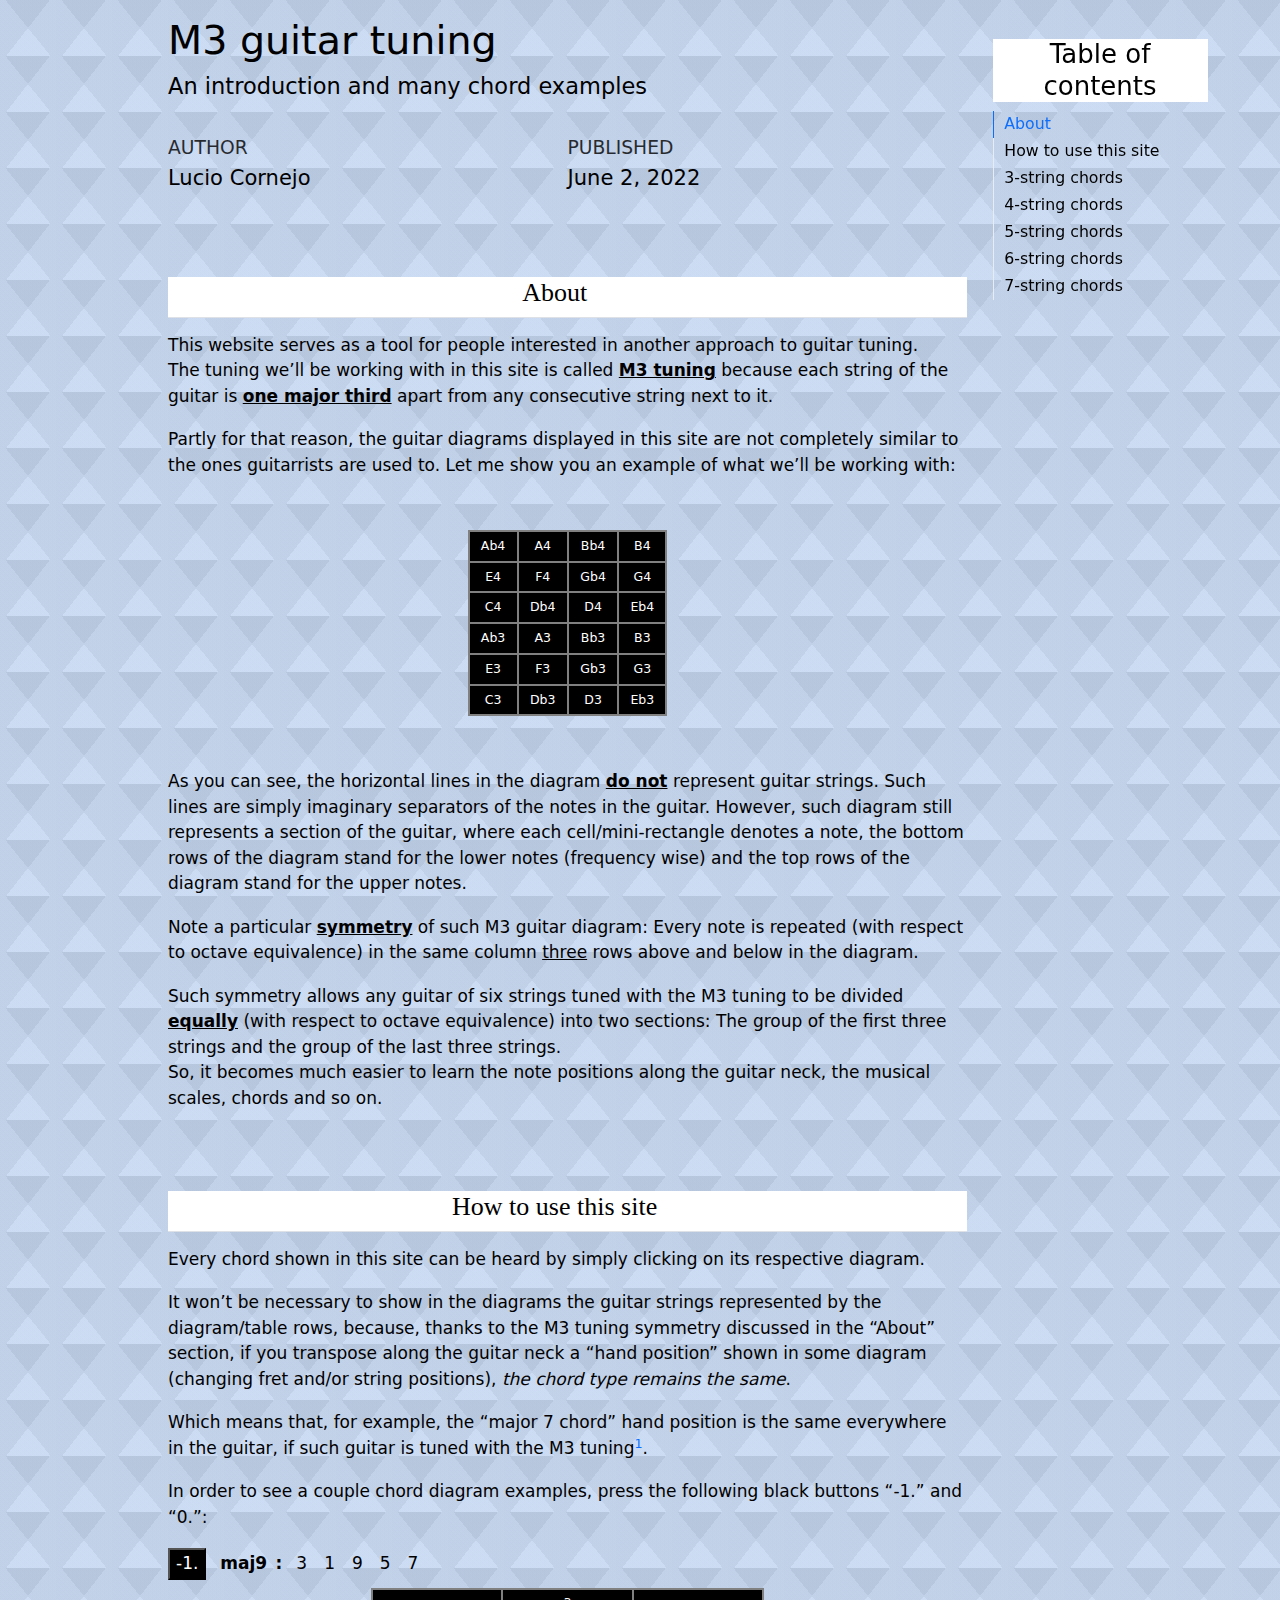
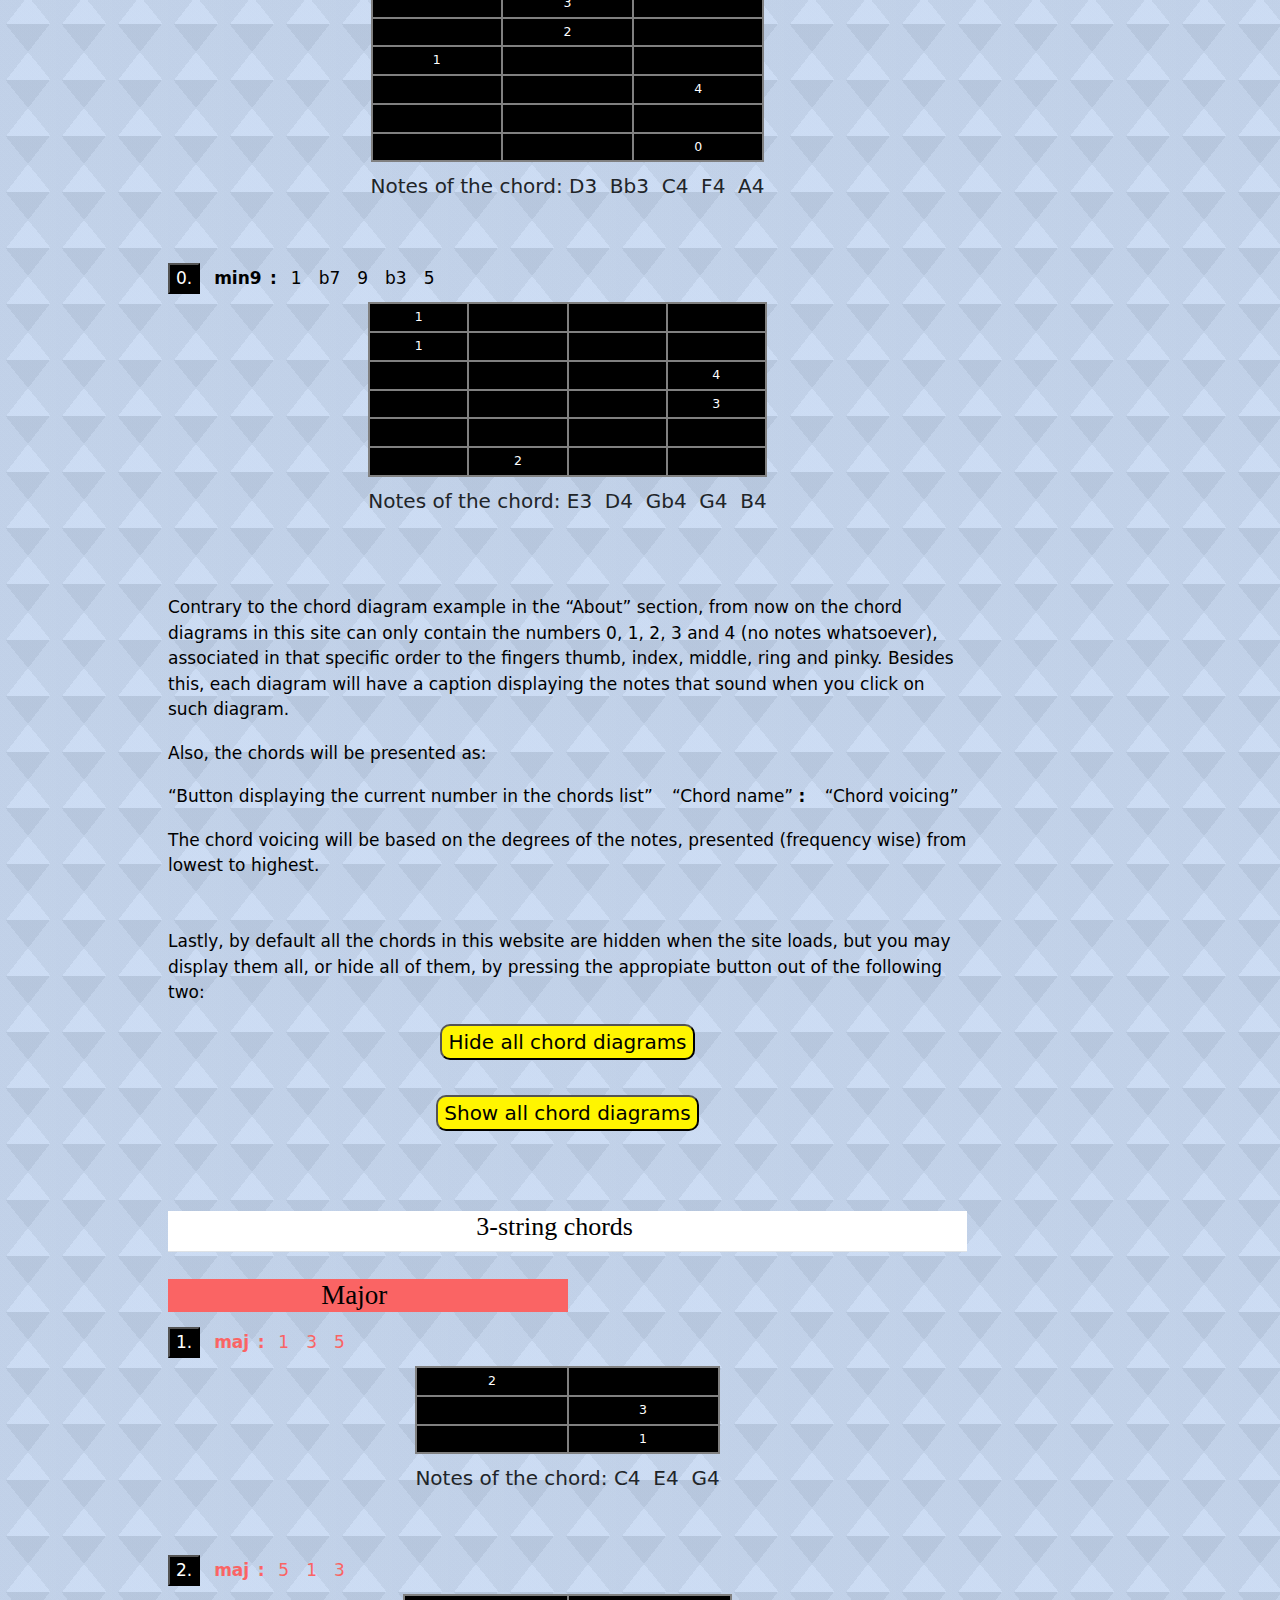
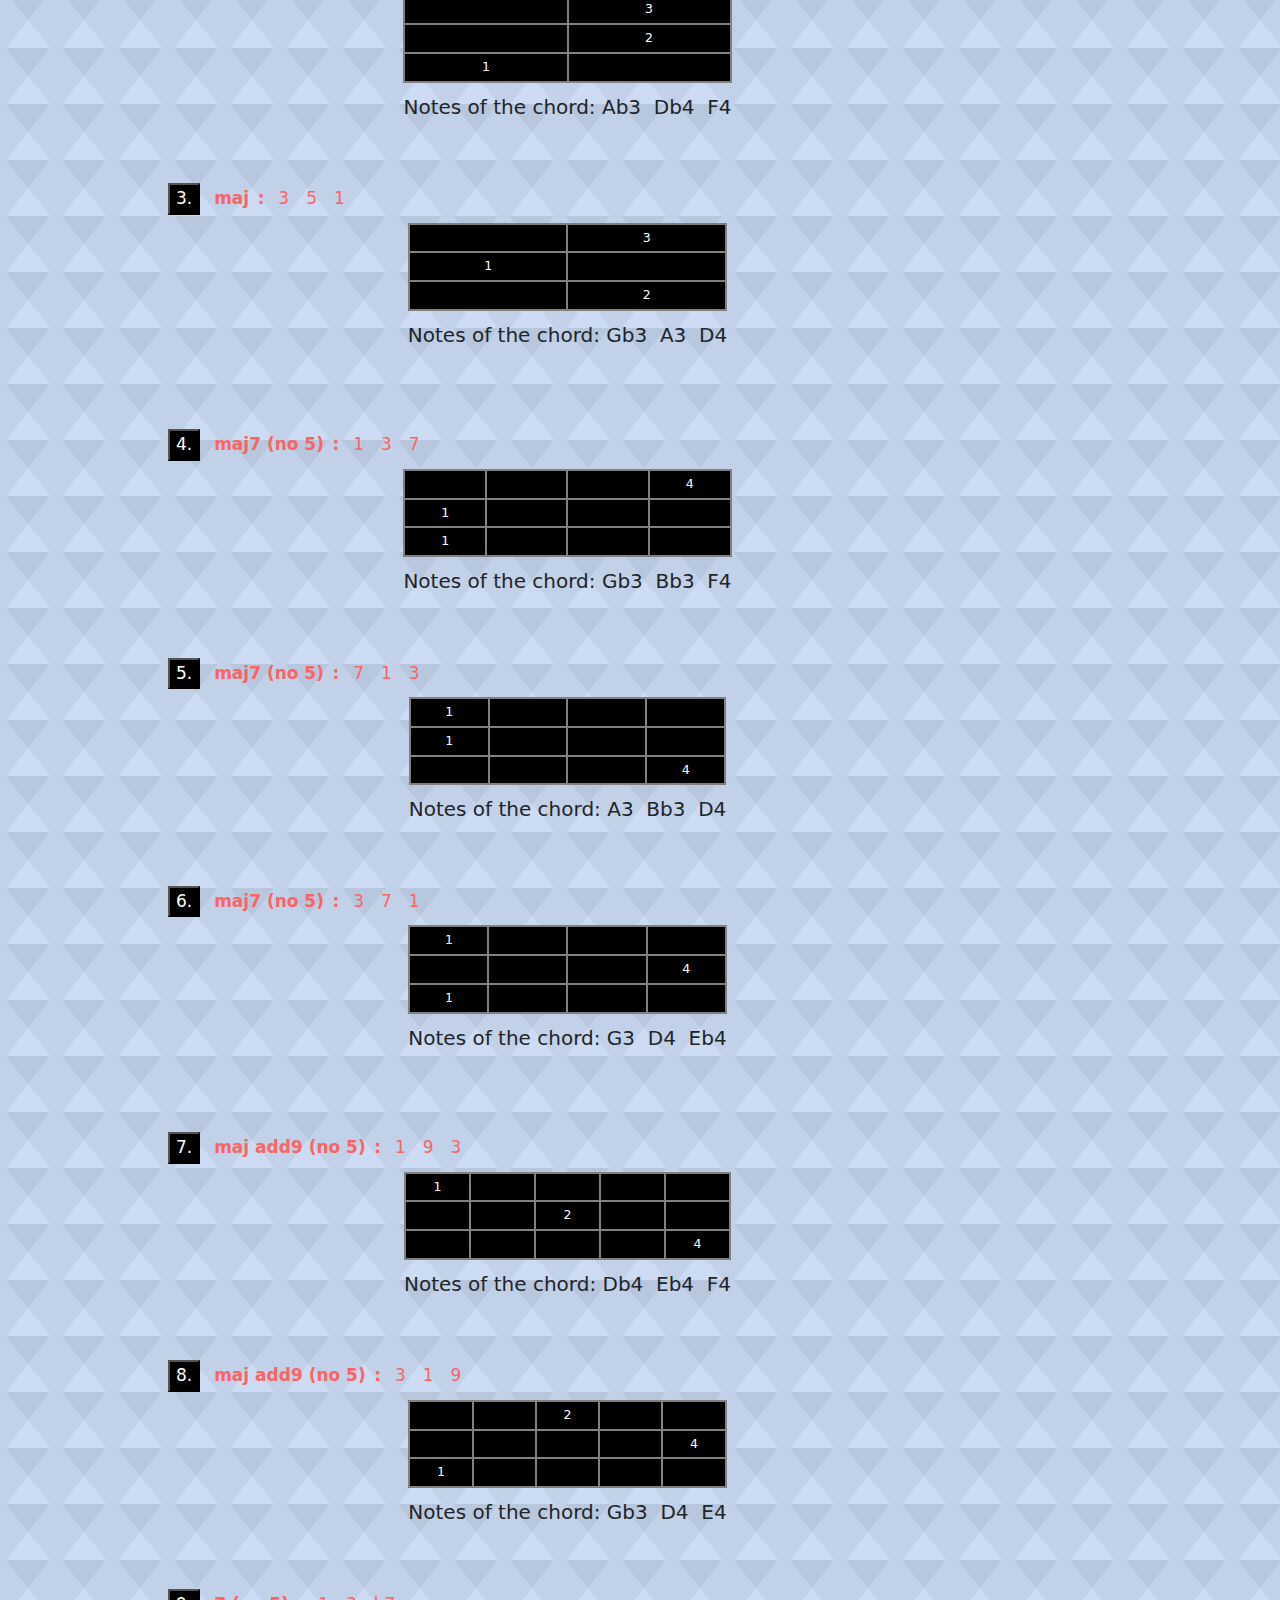
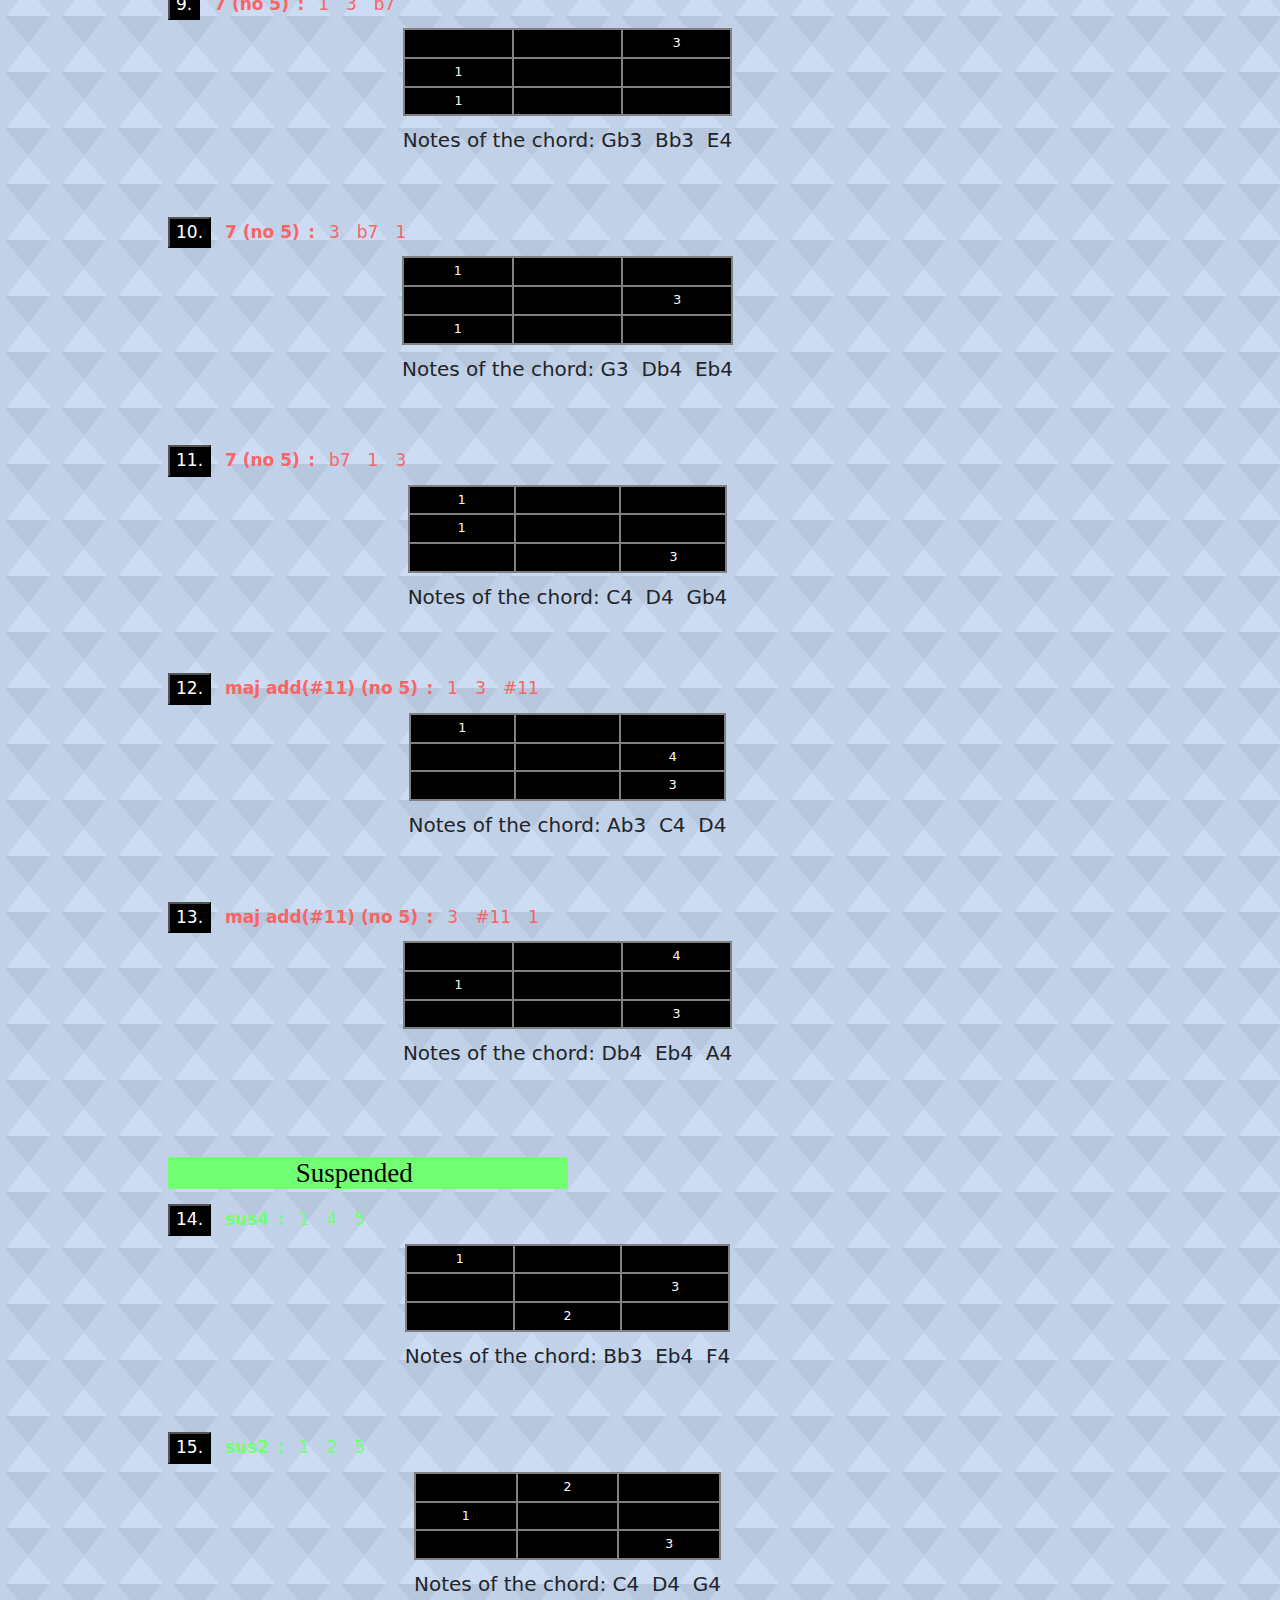
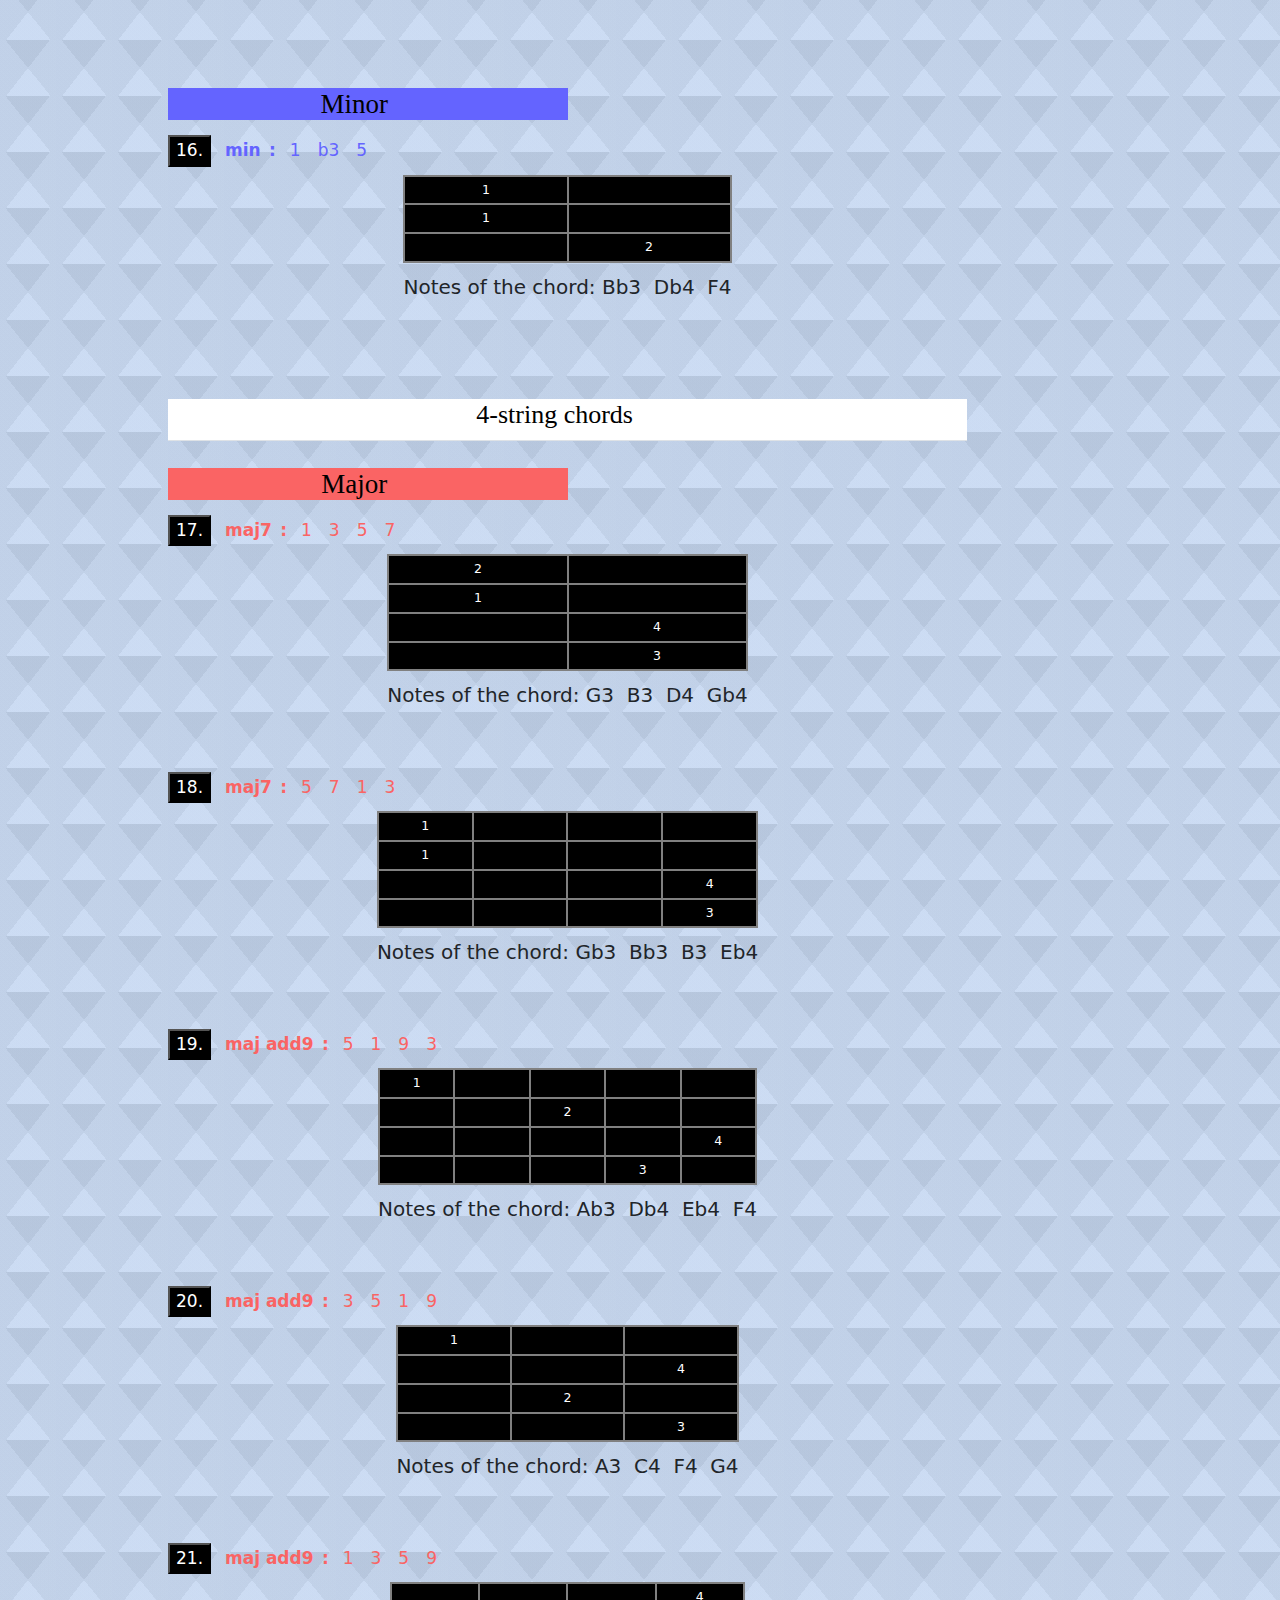
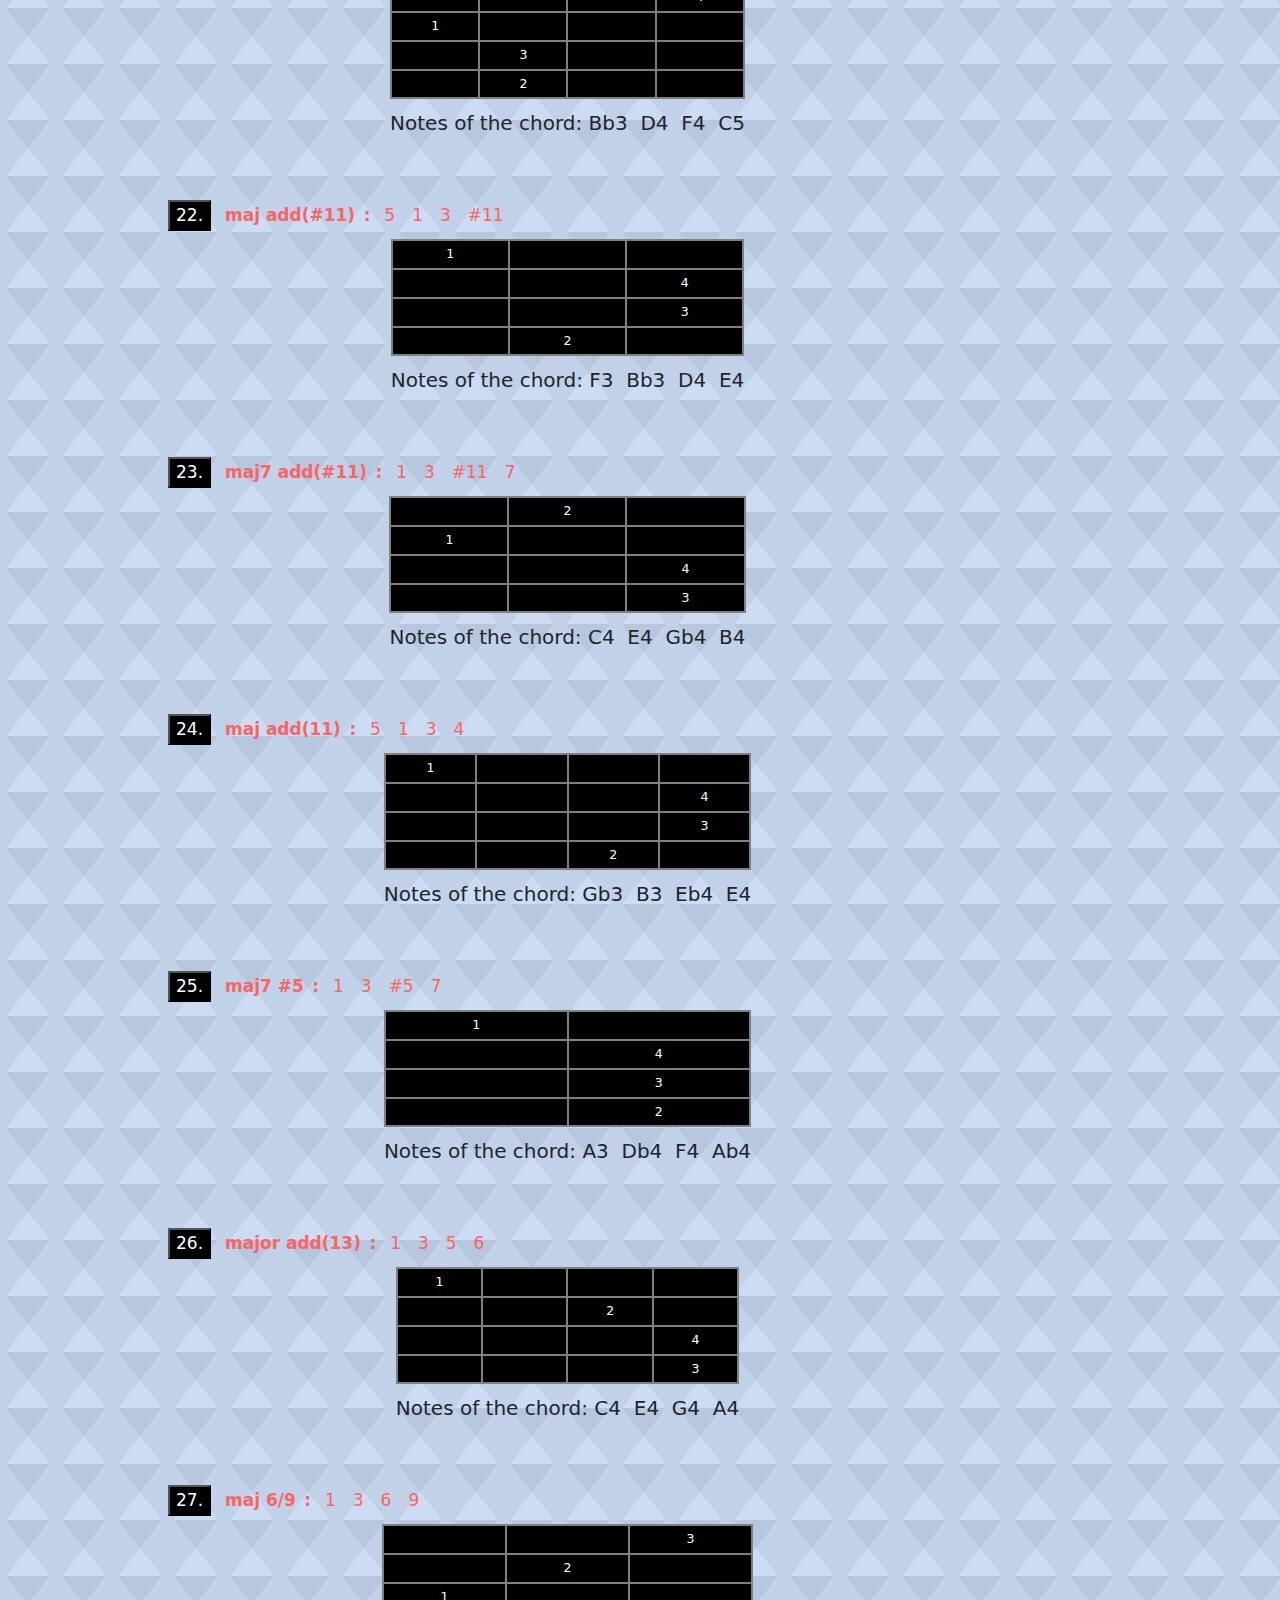
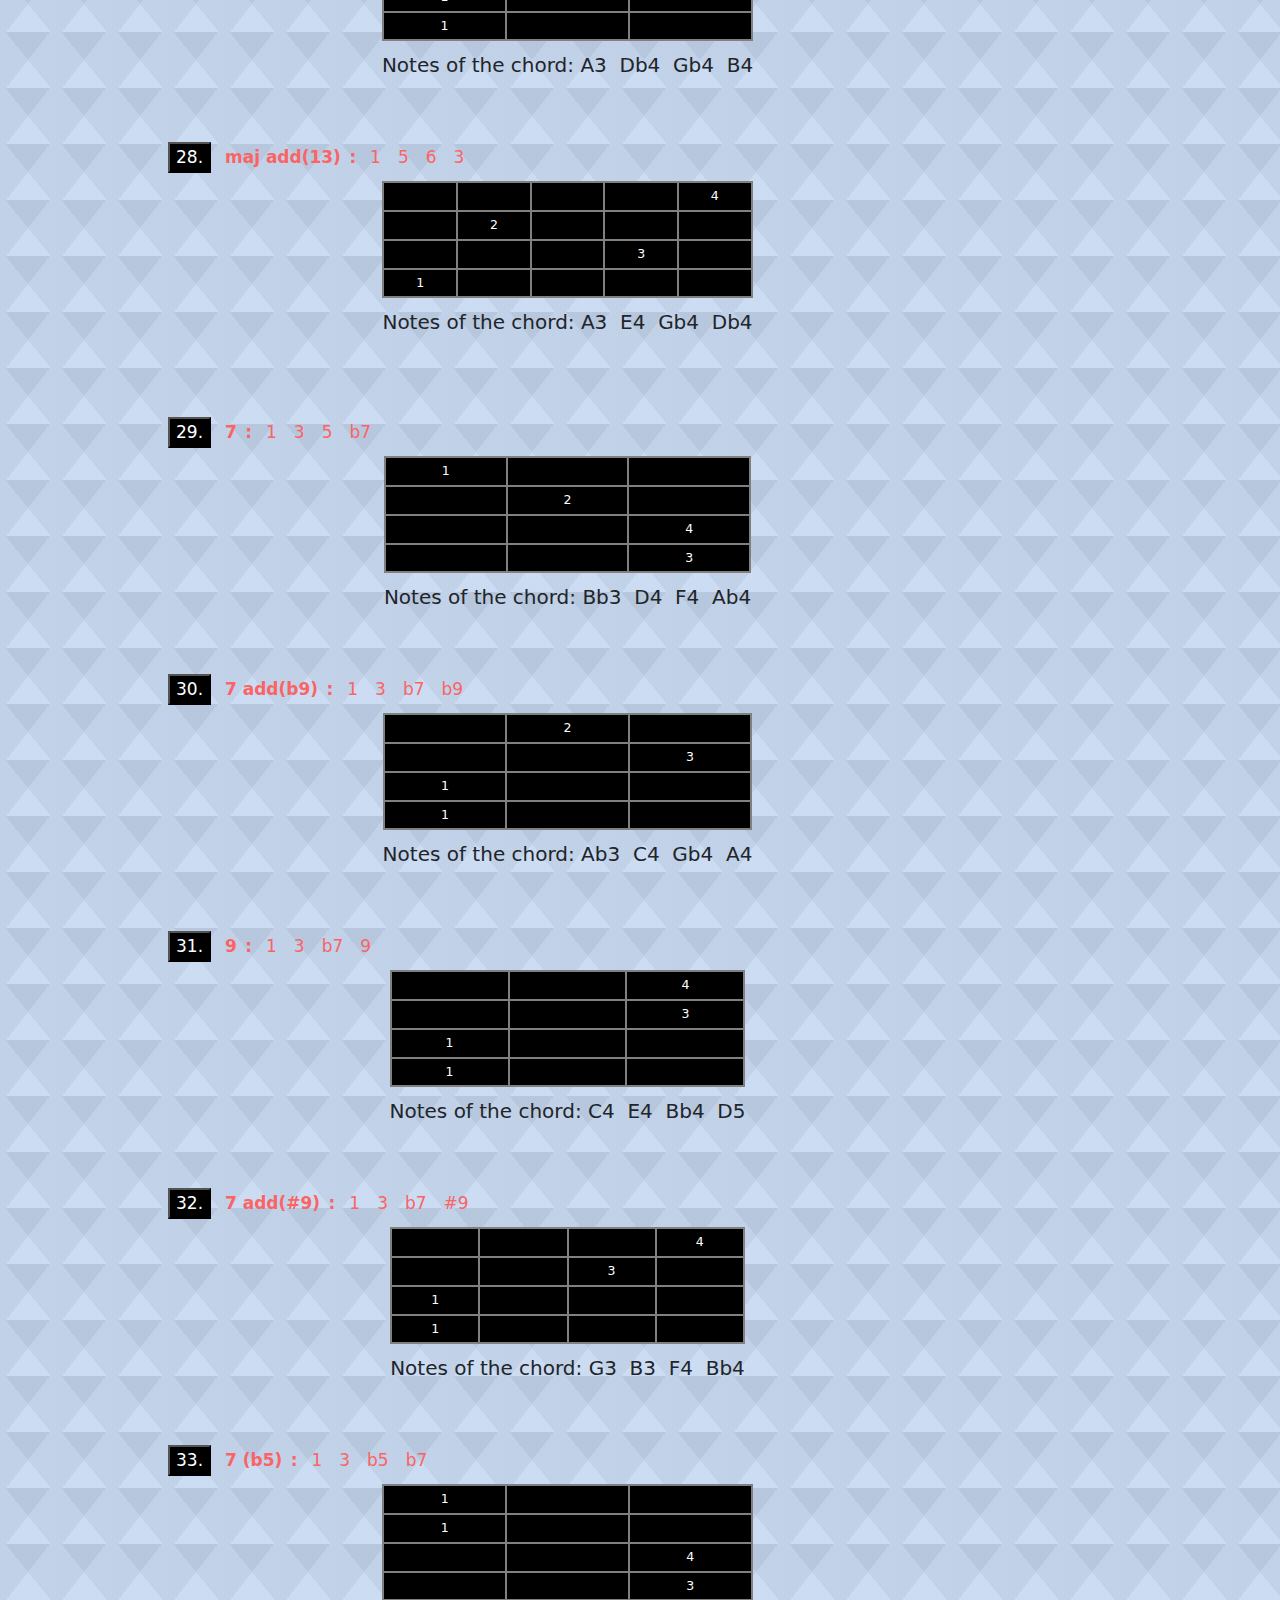
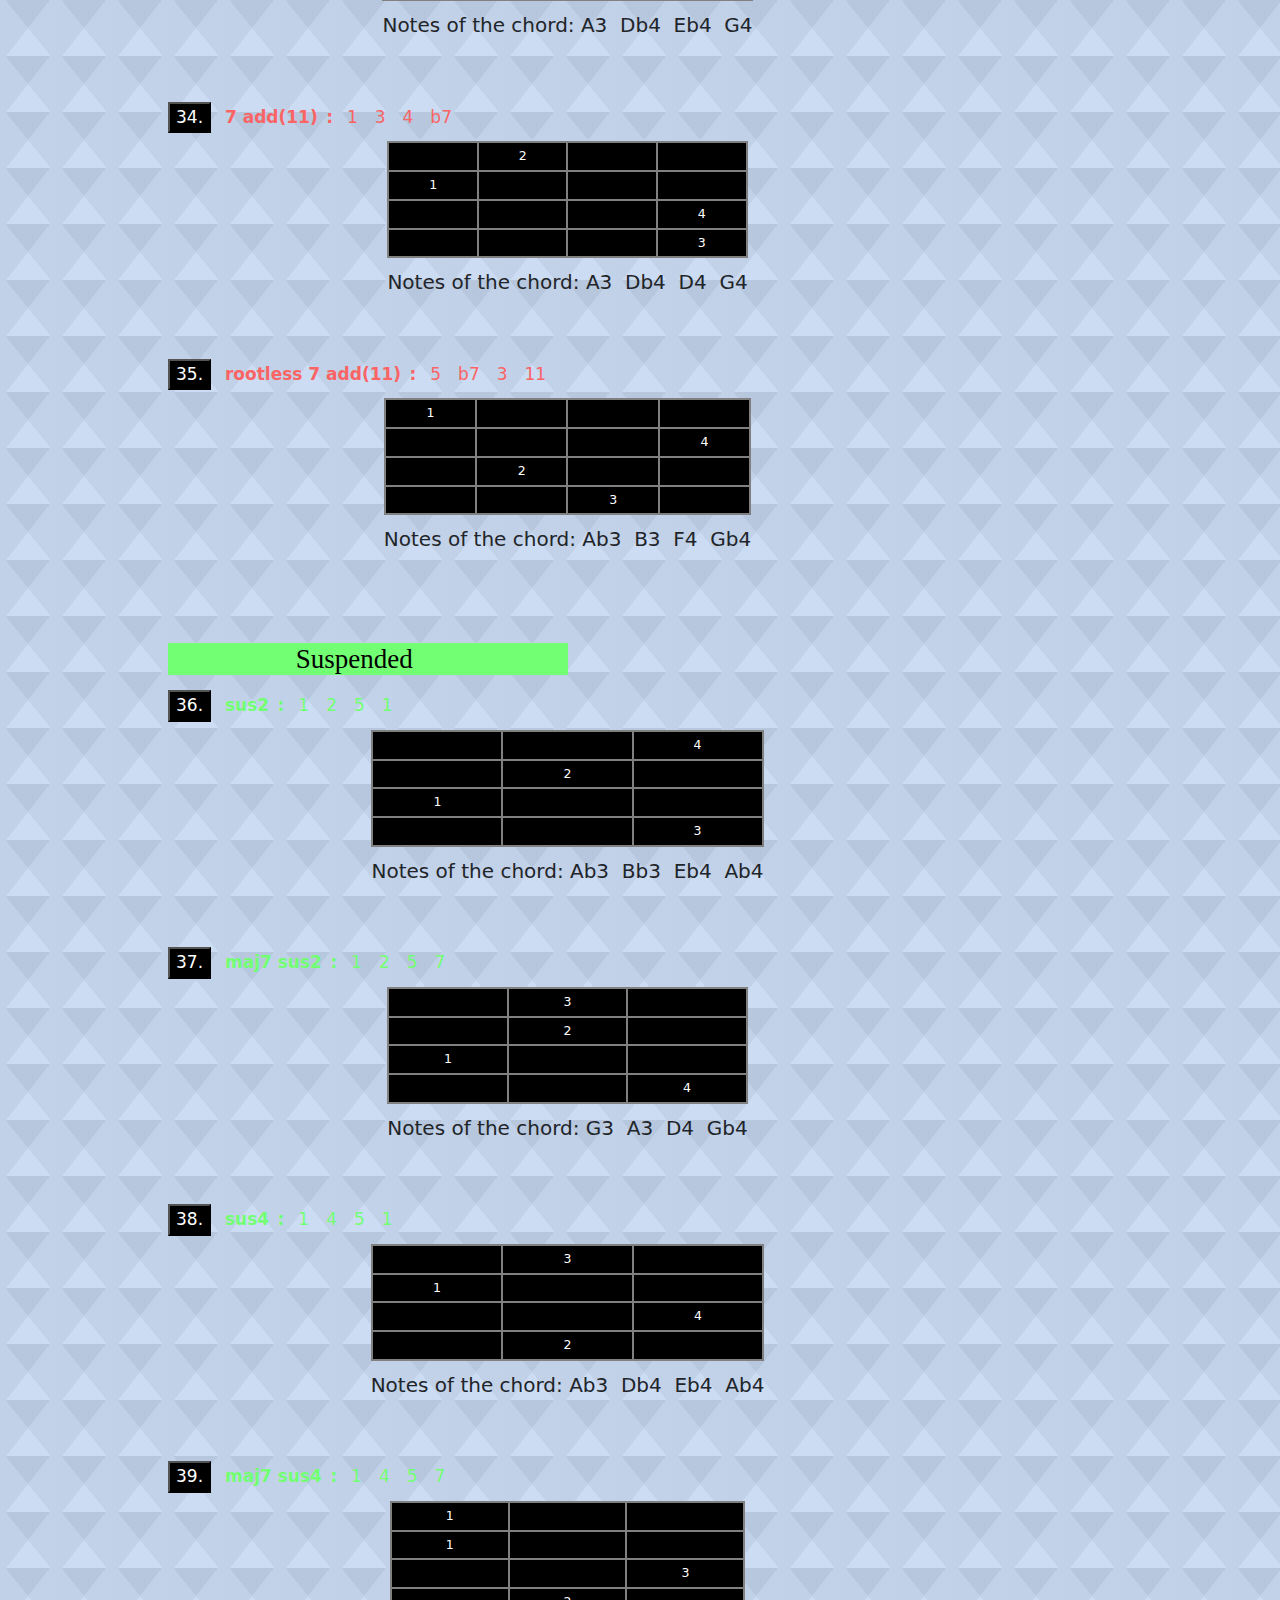
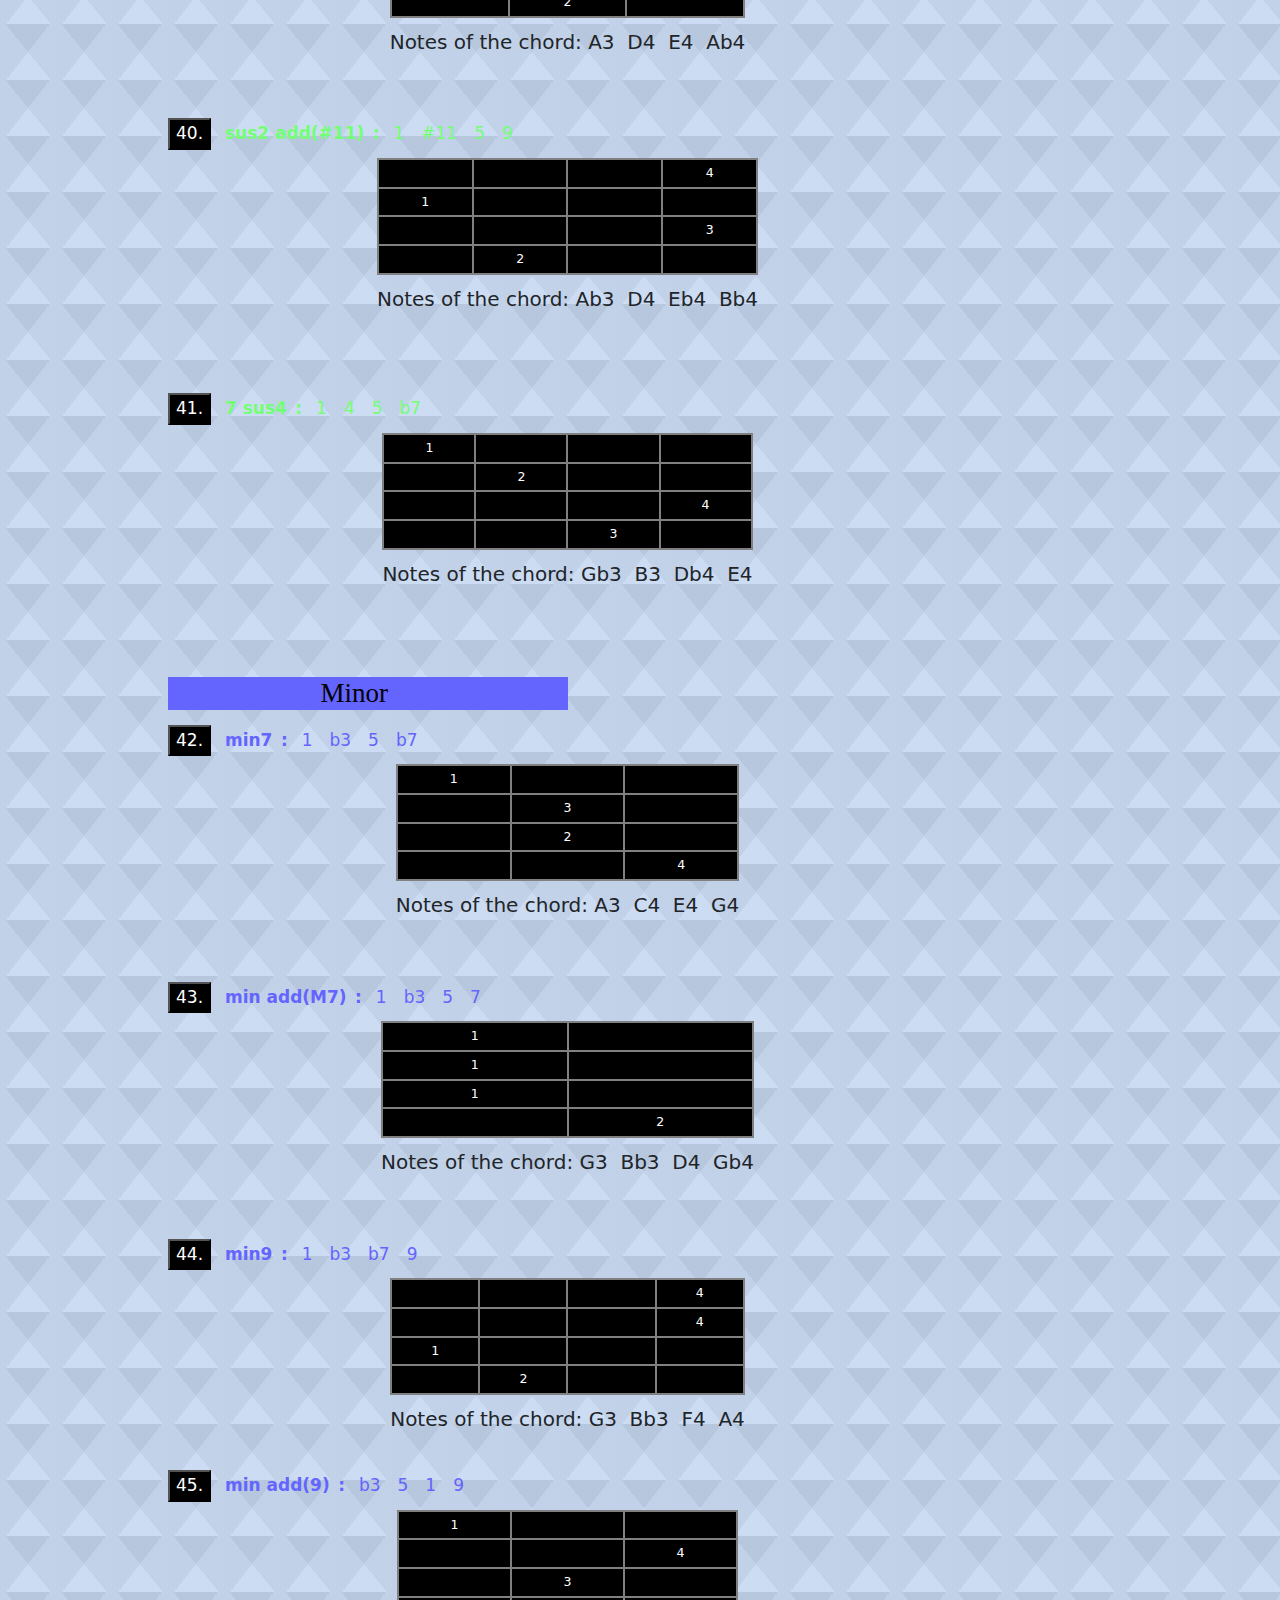
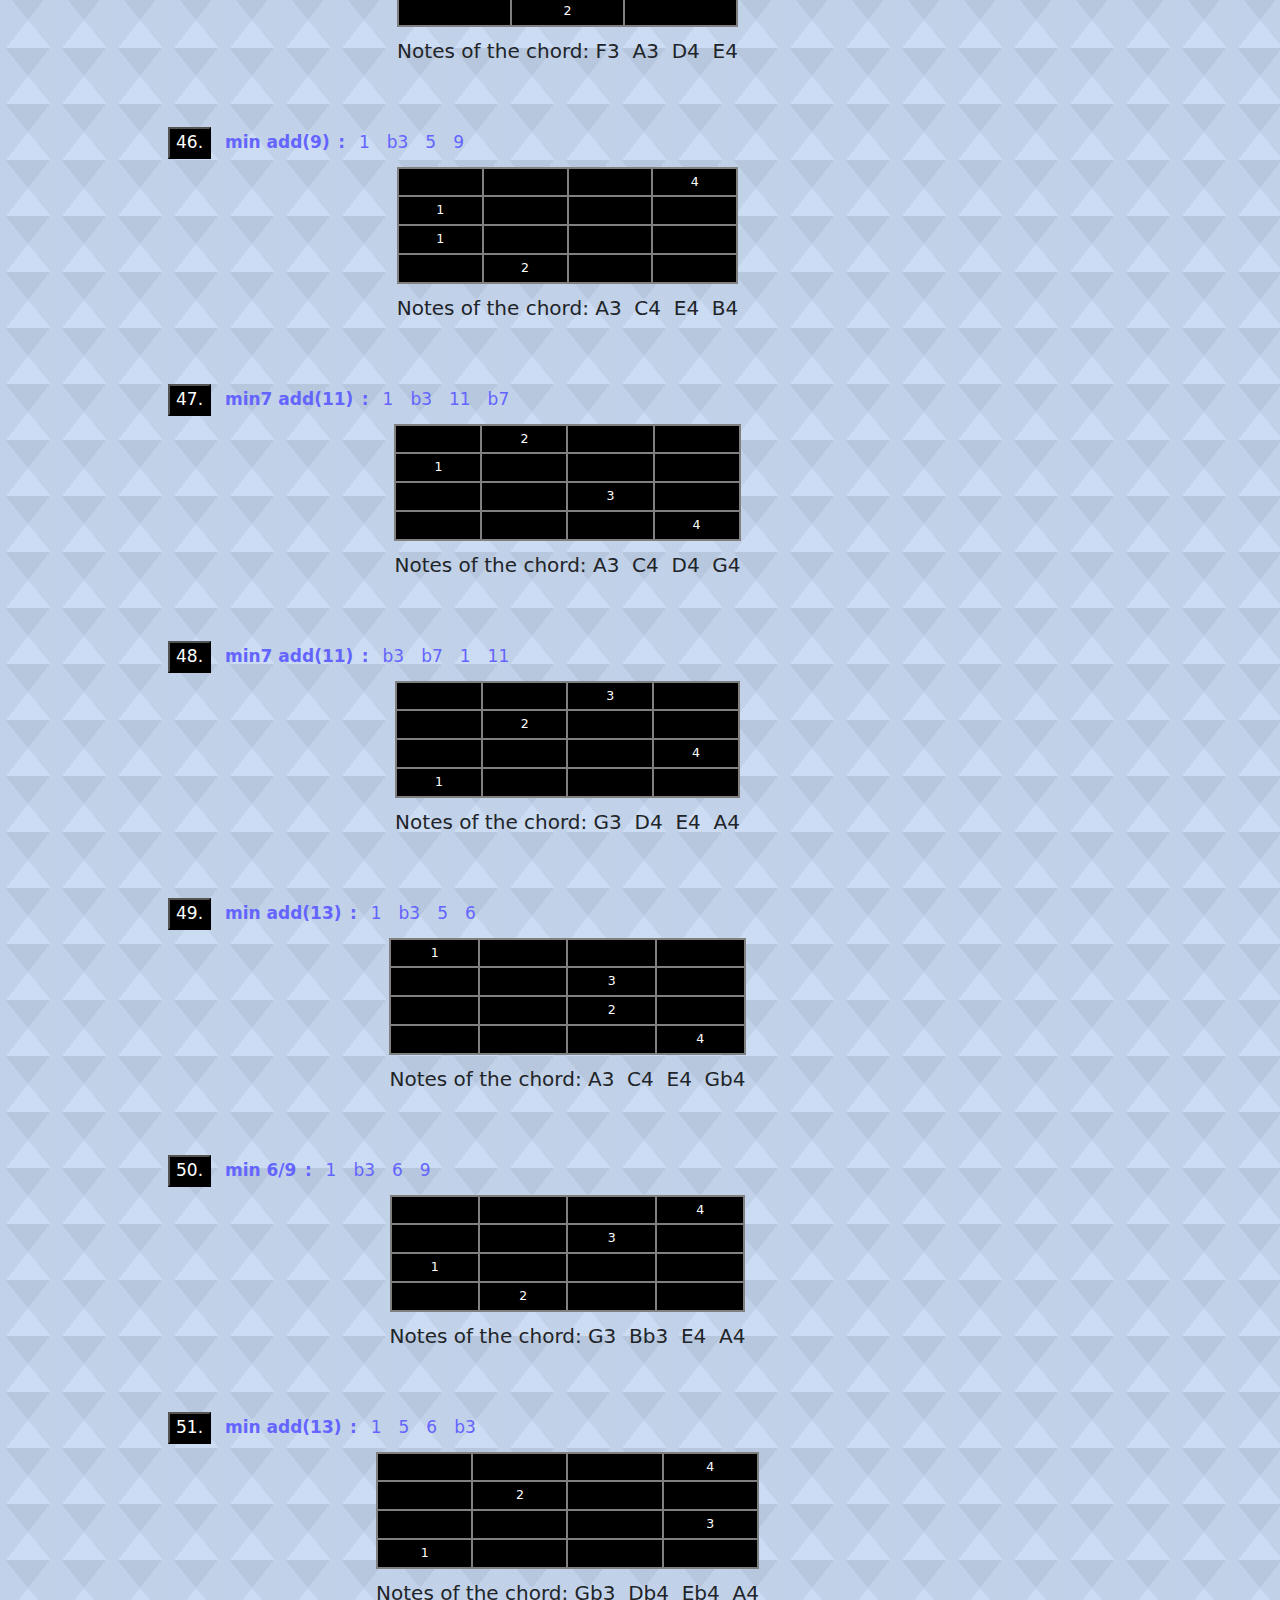
==== index.html @ ed2dbb18 "initial commit" ====
<!DOCTYPE html>
<html xmlns="http://www.w3.org/1999/xhtml" lang="en" xml:lang="en"><head>
  <meta charset="utf-8">
  <meta name="generator" content="quarto-0.9.180">
  <meta name="viewport" content="width=device-width, initial-scale=1.0, user-scalable=yes">
  <meta name="author" content="Lucio Cornejo">
  <title>M3 guitar tuning</title>
  <style>
    code{white-space: pre-wrap;}
    span.smallcaps{font-variant: small-caps;}
    span.underline{text-decoration: underline;}
    div.column{display: inline-block; vertical-align: top; width: 50%;}
    div.hanging-indent{margin-left: 1.5em; text-indent: -1.5em;}
    ul.task-list{list-style: none;}
  </style>

  <script src="index_files/libs/clipboard/clipboard.min.js"></script>
  <script src="index_files/libs/quarto-html/quarto.js"></script>
  <script src="index_files/libs/quarto-html/popper.min.js"></script>
  <script src="index_files/libs/quarto-html/tippy.umd.min.js"></script>
  <script src="index_files/libs/quarto-html/anchor.min.js"></script>
  <link href="index_files/libs/quarto-html/tippy.css" rel="stylesheet">
  <link id="quarto-text-highlighting-styles" href="index_files/libs/quarto-html/quarto-syntax-highlighting.css" rel="stylesheet">
  <script src="index_files/libs/bootstrap/bootstrap.min.js"></script>
  <link href="index_files/libs/bootstrap/bootstrap-icons.css" rel="stylesheet">
  <link href="index_files/libs/bootstrap/bootstrap.min.css" rel="stylesheet">
  <!--[if lt IE 9]>
    <script src="//cdnjs.cloudflare.com/ajax/libs/html5shiv/3.7.3/html5shiv-printshiv.min.js"></script>
  <![endif]-->
</head>
<body>
<div id="quarto-content" class="page-columns page-rows-contents page-layout-article">
<div id="quarto-margin-sidebar" class="sidebar margin-sidebar">
  <nav id="TOC" role="doc-toc">
<h2 id="toc-title">Table of contents</h2>
<ul>
<li><a href="#about" class="nav-link active" data-scroll-target="#about">About</a></li>
<li><a href="#how-to-use-this-site" class="nav-link" data-scroll-target="#how-to-use-this-site">How to use this site</a></li>
<li><a href="#string-chords" class="nav-link" data-scroll-target="#string-chords">3-string chords</a>
<ul class="collapse">
<li><a href="#major" class="nav-link" data-scroll-target="#major">Major</a></li>
<li><a href="#suspended" class="nav-link" data-scroll-target="#suspended">Suspended</a></li>
<li><a href="#minor" class="nav-link" data-scroll-target="#minor">Minor</a></li>
</ul></li>
<li><a href="#string-chords-1" class="nav-link" data-scroll-target="#string-chords-1">4-string chords</a>
<ul class="collapse">
<li><a href="#major-1" class="nav-link" data-scroll-target="#major-1">Major</a></li>
<li><a href="#suspended-1" class="nav-link" data-scroll-target="#suspended-1">Suspended</a></li>
<li><a href="#minor-1" class="nav-link" data-scroll-target="#minor-1">Minor</a></li>
</ul></li>
<li><a href="#string-chords-2" class="nav-link" data-scroll-target="#string-chords-2">5-string chords</a>
<ul class="collapse">
<li><a href="#major-2" class="nav-link" data-scroll-target="#major-2">Major</a></li>
<li><a href="#suspended-2" class="nav-link" data-scroll-target="#suspended-2">Suspended</a></li>
<li><a href="#minor-2" class="nav-link" data-scroll-target="#minor-2">Minor</a></li>
</ul></li>
<li><a href="#string-chords-3" class="nav-link" data-scroll-target="#string-chords-3">6-string chords</a>
<ul class="collapse">
<li><a href="#major-3" class="nav-link" data-scroll-target="#major-3">Major</a></li>
<li><a href="#suspended-3" class="nav-link" data-scroll-target="#suspended-3">Suspended</a></li>
<li><a href="#minor-3" class="nav-link" data-scroll-target="#minor-3">Minor</a></li>
</ul></li>
<li><a href="#string-chords-4" class="nav-link" data-scroll-target="#string-chords-4">7-string chords</a>
<ul class="collapse">
<li><a href="#major-4" class="nav-link" data-scroll-target="#major-4">Major</a></li>
<li><a href="#suspended-4" class="nav-link" data-scroll-target="#suspended-4">Suspended</a></li>
<li><a href="#minor-4" class="nav-link" data-scroll-target="#minor-4">Minor</a></li>
</ul></li>
</ul>
</nav>
</div>
<main class="content" id="quarto-document-content">
<header id="title-block-header" class="quarto-title-block default">




<div class="quarto-title"><h1 class="title display-7">M3 guitar tuning</h1><p class="subtitle lead">An introduction and many chord examples</p></div><div class="quarto-title-meta"><div><div class="quarto-title-meta-heading">Author</div><div class="quarto-title-meta-contents"><div class="quarto-title-authors"><div><div>
<p>Lucio Cornejo</p>
</div></div></div></div></div><div><div class="quarto-title-meta-heading">Published</div><div class="quarto-title-meta-contents"><p class="date">June 2, 2022</p></div></div></div></header>

<p><br>
</p>
<div class="cell" data-hash="index_cache/html/unnamed-chunk-2_20bbfdbd830ca47bd486dbfa8e2c2647">

</div>
<audio class="notes" preload="auto">
<source src="audio/D3.mp3">

<!--a-->
</audio>
<audio class="notes" preload="auto">
<source src="audio/Eb3.mp3">

<!--b-->
</audio>
<audio class="notes" preload="auto">
<source src="audio/E3.mp3">

<!--c-->
</audio>
<audio class="notes" preload="auto">
<source src="audio/F3.mp3">

<!--d-->
</audio>
<audio class="notes" preload="auto">
<source src="audio/Gb3.mp3">

<!--e-->
</audio>
<audio class="notes" preload="auto">
<source src="audio/G3.mp3">

<!--f-->
</audio>
<audio class="notes" preload="auto">
<source src="audio/Ab3.mp3">

<!--g-->
</audio>
<audio class="notes" preload="auto">
<source src="audio/A3.mp3">

<!--h-->
</audio>
<audio class="notes" preload="auto">
<source src="audio/Bb3.mp3">

<!--i-->
</audio>
<audio class="notes" preload="auto">
<source src="audio/B3.mp3">

<!--j-->
</audio>
<audio class="notes" preload="auto">
<source src="audio/C4.mp3">

<!--k-->
</audio>
<audio class="notes" preload="auto">
<source src="audio/Db4.mp3">

<!--l-->
</audio>
<audio class="notes" preload="auto">
<source src="audio/D4.mp3">

<!--m-->
</audio>
<audio class="notes" preload="auto">
<source src="audio/Eb4.mp3">

<!--n-->
</audio>
<audio class="notes" preload="auto">
<source src="audio/E4.mp3">

<!--o-->
</audio>
<audio class="notes" preload="auto">
<source src="audio/F4.mp3">

<!--p-->
</audio>
<audio class="notes" preload="auto">
<source src="audio/Gb4.mp3">

<!--q-->
</audio>
<audio class="notes" preload="auto">
<source src="audio/G4.mp3">

<!--r-->
</audio>
<audio class="notes" preload="auto">
<source src="audio/Ab4.mp3">

<!--s-->
</audio>
<audio class="notes" preload="auto">
<source src="audio/A4.mp3">

<!--t-->
</audio>
<audio class="notes" preload="auto">
<source src="audio/Bb4.mp3">

<!--u-->
</audio>
<audio class="notes" preload="auto">
<source src="audio/B4.mp3">

<!--v-->
</audio>
<audio class="notes" preload="auto">
<source src="audio/C5.mp3">

<!--w-->
</audio>
<audio class="notes" preload="auto">
<source src="audio/Db5.mp3">

<!--x-->
</audio>
<audio class="notes" preload="auto">
<source src="audio/D5.mp3">

<!--y-->
</audio>
<div class="cell" data-hash="index_cache/html/automatic-code-for-guitar-table_959c450d25ca19cde26bd7a0ff48d155">

</div>
<section id="about" class="level2">
<h2 class="anchored" data-anchor-id="about">About</h2>
This website serves as a tool for people interested in another approach to guitar tuning.<br>
<p>
The tuning we’ll be working with in this site is called <span style="text-decoration: underline; font-weight: bold;">M3 tuning</span> because each string of the guitar is <span style="text-decoration: underline; font-weight: bold;">one major third</span> apart from any consecutive string next to it.
</p>
<p>Partly for that reason, the guitar diagrams displayed in this site are not completely similar to the ones guitarrists are used to. Let me show you an example of what we’ll be working with:</p>
<p style="margin-bottom: 6x;">
&nbsp;
</p>
<table class="guitar">
<tbody><tr>
<td>
Ab4
</td>
<td>
A4
</td>
<td>
Bb4
</td>
<td>
B4
</td>
</tr>
<tr>
<td>
E4
</td>
<td>
F4
</td>
<td>
Gb4
</td>
<td>
G4
</td>
</tr>
<tr>
<td>
C4
</td>
<td>
Db4
</td>
<td>
D4
</td>
<td>
Eb4
</td>
</tr>
<tr>
<td>
Ab3
</td>
<td>
A3
</td>
<td>
Bb3
</td>
<td>
B3
</td>
</tr>
<tr>
<td>
E3
</td>
<td>
F3
</td>
<td>
Gb3
</td>
<td>
G3
</td>
</tr>
<tr>
<td>
C3
</td>
<td>
Db3
</td>
<td>
D3
</td>
<td>
Eb3
</td>
</tr>
</tbody></table>
<p style="margin-bottom: 0.5px;">
&nbsp;
</p>
<p>
As you can see, the horizontal lines in the diagram <span style="text-decoration: underline; font-weight: bold;">do not</span> represent guitar strings. Such lines are simply imaginary separators of the notes in the guitar. However, such diagram still represents a section of the guitar, where each cell/mini-rectangle denotes a note, the bottom rows of the diagram stand for the lower notes (frequency wise) and the top rows of the diagram stand for the upper notes.
</p>
<p>
Note a particular <span style="text-decoration: underline; font-weight: bold;">symmetry</span> of such M3 guitar diagram: Every note is repeated (with respect to octave equivalence) in the same column <span style="text-decoration: underline;">three</span> rows above and below in the diagram.
</p>
<p>
Such symmetry allows any guitar of six strings tuned with the M3 tuning to be divided <span style="text-decoration: underline; font-weight: bold;">equally</span> (with respect to octave equivalence) into two sections: The group of the first three strings and the group of the last three strings.<br>
So, it becomes much easier to learn the note positions along the guitar neck, the musical scales, chords and so on.
</p>
<p style="margin-bottom: 20px;">
&nbsp;
</p>
</section>
<section id="how-to-use-this-site" class="level2">
<h2 class="anchored" data-anchor-id="how-to-use-this-site">How to use this site</h2>
<p>Every chord shown in this site can be heard by simply clicking on its respective diagram.</p>
<p>It won’t be necessary to show in the diagrams the guitar strings represented by the diagram/table rows, because, thanks to the M3 tuning symmetry discussed in the “About” section, if you transpose along the guitar neck a “hand position” shown in some diagram (changing fret and/or string positions), <em>the chord type remains the same</em>.</p>
<p>Which means that, for example, the “major 7 chord” hand position is the same everywhere in the guitar, if such guitar is tuned with the M3 tuning<a href="#fn1" class="footnote-ref" id="fnref1" role="doc-noteref"><sup>1</sup></a>.</p>
<p>In order to see a couple chord diagram examples, press the following black buttons “-1.” and “0.”:</p>
<div style="white-space: nowrap;">
<p>
<input class="esconde-item" value="-1." type="button">  <strong>maj9 : </strong> 3 1 9 5 7
</p>
<table id="aikpt" class="guitar columns-3">
<tbody><tr>
<td>
&nbsp; &nbsp;
</td>
<td>
3
</td>
<td>
&nbsp; &nbsp;
</td>
</tr>
<tr>
<td>
&nbsp; &nbsp;
</td>
<td>
2
</td>
<td>
&nbsp; &nbsp;
</td>
</tr>
<tr>
<td>
1
</td>
<td>
&nbsp; &nbsp;
</td>
<td>
&nbsp; &nbsp;
</td>
</tr>
<tr>
<td>
&nbsp; &nbsp;
</td>
<td>
&nbsp; &nbsp;
</td>
<td>
4
</td>
</tr>
<tr>
<td>
&nbsp; &nbsp;
</td>
<td>
&nbsp; &nbsp;
</td>
<td>
&nbsp; &nbsp;
</td>
</tr>
<tr>
<td>
&nbsp; &nbsp;
</td>
<td>
&nbsp; &nbsp;
</td>
<td>
0
</td>
</tr>
</tbody><caption>
Notes of the chord: D3&nbsp; Bb3&nbsp; C4&nbsp; F4&nbsp; A4
</caption>
</table>
</div>
<br>
<div style="white-space: nowrap;">
<p>
<input class="esconde-item" value="0." type="button">  <strong>min9 : </strong> 1 b7 9 b3 5
</p>
<table id="cmqrv" class="guitar columns-4">
<tbody><tr>
<td>
1
</td>
<td>
&nbsp; &nbsp;
</td>
<td>
&nbsp; &nbsp;
</td>
<td>
&nbsp; &nbsp;
</td>
</tr>
<tr>
<td>
1
</td>
<td>
&nbsp; &nbsp;
</td>
<td>
&nbsp; &nbsp;
</td>
<td>
&nbsp; &nbsp;
</td>
</tr>
<tr>
<td>
&nbsp; &nbsp;
</td>
<td>
&nbsp; &nbsp;
</td>
<td>
&nbsp; &nbsp;
</td>
<td>
4
</td>
</tr>
<tr>
<td>
&nbsp; &nbsp;
</td>
<td>
&nbsp; &nbsp;
</td>
<td>
&nbsp; &nbsp;
</td>
<td>
3
</td>
</tr>
<tr>
<td>
&nbsp; &nbsp;
</td>
<td>
&nbsp; &nbsp;
</td>
<td>
&nbsp; &nbsp;
</td>
<td>
&nbsp; &nbsp;
</td>
</tr>
<tr>
<td>
&nbsp; &nbsp;
</td>
<td>
2
</td>
<td>
&nbsp; &nbsp;
</td>
<td>
&nbsp; &nbsp;
</td>
</tr>
</tbody><caption>
Notes of the chord: E3&nbsp; D4&nbsp; Gb4&nbsp; G4&nbsp; B4
</caption>
</table>
</div>
<p><br>
</p>
<p>Contrary to the chord diagram example in the “About” section, from now on the chord diagrams in this site can only contain the numbers 0, 1, 2, 3 and 4 (no notes whatsoever), associated in that specific order to the fingers thumb, index, middle, ring and pinky. Besides this, each diagram will have a caption displaying the notes that sound when you click on such diagram.</p>
<p>Also, the chords will be presented as:</p>
<p>
“Button displaying the current number in the chords list”   “Chord name” <strong style="font-weight: bold;">:</strong>   “Chord voicing”
</p>
<p>The chord voicing will be based on the degrees of the notes, presented (frequency wise) from lowest to highest.</p>
<p style="margin-bottom: 7px;">
&nbsp;
</p>
<p>Lastly, by default all the chords in this website are hidden when the site loads, but you may display them all, or hide all of them, by pressing the appropiate button out of the following two: <!--#endregion--></p>
<!--#region Show or hide all chord diagrams -->
<input class="universal-button" type="button" value="Hide all chord diagrams" onclick="esconder()">
<p style="margin-bottom: 10px;">
&nbsp;
</p>
<p><input class="universal-button" type="button" value="Show all chord diagrams" onclick="mostrar()"></p>
<script>
  let tablas = document.getElementsByClassName('guitar');
  function esconder () { 
    for (let i = 1; i < tablas.length; i++) { tablas[i].style.display = 'none'; }
  }
  function mostrar (){ 
    for (let i = 1; i < tablas.length; i++) { tablas[i].style.display = 'table'; }
  }
</script>
<p style="margin-bottom: 10px;">
&nbsp;
</p>
<div class="cell" data-hash="index_cache/html/unnamed-chunk-9_ef9cc9f0ac0ee2ab0603a0de23631344">

</div>
</section>
<section id="string-chords" class="level2">
<h2 class="anchored" data-anchor-id="string-chords">3-string chords</h2>
<section id="major" class="level3 major">
<h3 class="major anchored" data-anchor-id="major">Major</h3>
<div style="white-space: nowrap;">
<p>
<input class="esconde-item" value="1." type="button">  <strong>maj : </strong> 1 3 5
</p>
<table id="kor" class="guitar columns-2">
<tbody><tr>
<td>
2
</td>
<td>
&nbsp; &nbsp;
</td>
</tr>
<tr>
<td>
&nbsp; &nbsp;
</td>
<td>
3
</td>
</tr>
<tr>
<td>
&nbsp; &nbsp;
</td>
<td>
1
</td>
</tr>
</tbody><caption>
Notes of the chord: C4&nbsp; E4&nbsp; G4
</caption>
</table>
</div>
<br>
<div style="white-space: nowrap;">
<p>
<input class="esconde-item" value="2." type="button">  <strong>maj : </strong> 5 1 3
</p>
<table id="glp" class="guitar columns-2">
<tbody><tr>
<td>
&nbsp; &nbsp;
</td>
<td>
3
</td>
</tr>
<tr>
<td>
&nbsp; &nbsp;
</td>
<td>
2
</td>
</tr>
<tr>
<td>
1
</td>
<td>
&nbsp; &nbsp;
</td>
</tr>
</tbody><caption>
Notes of the chord: Ab3&nbsp; Db4&nbsp; F4
</caption>
</table>
</div>
<br>
<div style="white-space: nowrap;">
<p>
<input class="esconde-item" value="3." type="button">  <strong>maj : </strong> 3 5 1
</p>
<table id="ehm" class="guitar columns-2">
<tbody><tr>
<td>
&nbsp; &nbsp;
</td>
<td>
3
</td>
</tr>
<tr>
<td>
1
</td>
<td>
&nbsp; &nbsp;
</td>
</tr>
<tr>
<td>
&nbsp; &nbsp;
</td>
<td>
2
</td>
</tr>
</tbody><caption>
Notes of the chord: Gb3&nbsp; A3&nbsp; D4
</caption>
</table>
</div>
<p><br>
</p>
<div style="white-space: nowrap;">
<p>
<input class="esconde-item" value="4." type="button">  <strong>maj7 (no 5) : </strong> 1 3 7
</p>
<table id="eip" class="guitar columns-4">
<tbody><tr>
<td>
&nbsp; &nbsp;
</td>
<td>
&nbsp; &nbsp;
</td>
<td>
&nbsp; &nbsp;
</td>
<td>
4
</td>
</tr>
<tr>
<td>
1
</td>
<td>
&nbsp; &nbsp;
</td>
<td>
&nbsp; &nbsp;
</td>
<td>
&nbsp; &nbsp;
</td>
</tr>
<tr>
<td>
1
</td>
<td>
&nbsp; &nbsp;
</td>
<td>
&nbsp; &nbsp;
</td>
<td>
&nbsp; &nbsp;
</td>
</tr>
</tbody><caption>
Notes of the chord: Gb3&nbsp; Bb3&nbsp; F4
</caption>
</table>
</div>
<br>
<div style="white-space: nowrap;">
<p>
<input class="esconde-item" value="5." type="button">  <strong>maj7 (no 5) : </strong> 7 1 3
</p>
<table id="him" class="guitar columns-4">
<tbody><tr>
<td>
1
</td>
<td>
&nbsp; &nbsp;
</td>
<td>
&nbsp; &nbsp;
</td>
<td>
&nbsp; &nbsp;
</td>
</tr>
<tr>
<td>
1
</td>
<td>
&nbsp; &nbsp;
</td>
<td>
&nbsp; &nbsp;
</td>
<td>
&nbsp; &nbsp;
</td>
</tr>
<tr>
<td>
&nbsp; &nbsp;
</td>
<td>
&nbsp; &nbsp;
</td>
<td>
&nbsp; &nbsp;
</td>
<td>
4
</td>
</tr>
</tbody><caption>
Notes of the chord: A3&nbsp; Bb3&nbsp; D4
</caption>
</table>
</div>
<br>
<div style="white-space: nowrap;">
<p>
<input class="esconde-item" value="6." type="button">  <strong>maj7 (no 5) : </strong> 3 7 1
</p>
<table id="fmn" class="guitar columns-4">
<tbody><tr>
<td>
1
</td>
<td>
&nbsp; &nbsp;
</td>
<td>
&nbsp; &nbsp;
</td>
<td>
&nbsp; &nbsp;
</td>
</tr>
<tr>
<td>
&nbsp; &nbsp;
</td>
<td>
&nbsp; &nbsp;
</td>
<td>
&nbsp; &nbsp;
</td>
<td>
4
</td>
</tr>
<tr>
<td>
1
</td>
<td>
&nbsp; &nbsp;
</td>
<td>
&nbsp; &nbsp;
</td>
<td>
&nbsp; &nbsp;
</td>
</tr>
</tbody><caption>
Notes of the chord: G3&nbsp; D4&nbsp; Eb4
</caption>
</table>
</div>
<p><br>
</p>
<div style="white-space: nowrap;">
<p>
<input class="esconde-item" value="7." type="button">  <strong>maj add9 (no 5) : </strong> 1 9 3
</p>
<table id="lnp" class="guitar columns-5">
<tbody><tr>
<td>
1
</td>
<td>
&nbsp; &nbsp;
</td>
<td>
&nbsp; &nbsp;
</td>
<td>
&nbsp; &nbsp;
</td>
<td>
&nbsp; &nbsp;
</td>
</tr>
<tr>
<td>
&nbsp; &nbsp;
</td>
<td>
&nbsp; &nbsp;
</td>
<td>
2
</td>
<td>
&nbsp; &nbsp;
</td>
<td>
&nbsp; &nbsp;
</td>
</tr>
<tr>
<td>
&nbsp; &nbsp;
</td>
<td>
&nbsp; &nbsp;
</td>
<td>
&nbsp; &nbsp;
</td>
<td>
&nbsp; &nbsp;
</td>
<td>
4
</td>
</tr>
</tbody><caption>
Notes of the chord: Db4&nbsp; Eb4&nbsp; F4
</caption>
</table>
</div>
<br>
<div style="white-space: nowrap;">
<p>
<input class="esconde-item" value="8." type="button">  <strong>maj add9 (no 5) : </strong> 3 1 9
</p>
<table id="emo" class="guitar columns-5">
<tbody><tr>
<td>
&nbsp; &nbsp;
</td>
<td>
&nbsp; &nbsp;
</td>
<td>
2
</td>
<td>
&nbsp; &nbsp;
</td>
<td>
&nbsp; &nbsp;
</td>
</tr>
<tr>
<td>
&nbsp; &nbsp;
</td>
<td>
&nbsp; &nbsp;
</td>
<td>
&nbsp; &nbsp;
</td>
<td>
&nbsp; &nbsp;
</td>
<td>
4
</td>
</tr>
<tr>
<td>
1
</td>
<td>
&nbsp; &nbsp;
</td>
<td>
&nbsp; &nbsp;
</td>
<td>
&nbsp; &nbsp;
</td>
<td>
&nbsp; &nbsp;
</td>
</tr>
</tbody><caption>
Notes of the chord: Gb3&nbsp; D4&nbsp; E4
</caption>
</table>
</div>
<br>
<div style="white-space: nowrap;">
<p>
<input class="esconde-item" value="9." type="button">  <strong>7 (no 5) : </strong> 1 3 b7
</p>
<table id="eio" class="guitar columns-3">
<tbody><tr>
<td>
&nbsp; &nbsp;
</td>
<td>
&nbsp; &nbsp;
</td>
<td>
3
</td>
</tr>
<tr>
<td>
1
</td>
<td>
&nbsp; &nbsp;
</td>
<td>
&nbsp; &nbsp;
</td>
</tr>
<tr>
<td>
1
</td>
<td>
&nbsp; &nbsp;
</td>
<td>
&nbsp; &nbsp;
</td>
</tr>
</tbody><caption>
Notes of the chord: Gb3&nbsp; Bb3&nbsp; E4
</caption>
</table>
</div>
<br>
<div style="white-space: nowrap;">
<p>
<input class="esconde-item" value="10." type="button">  <strong>7 (no 5) : </strong> 3 b7 1
</p>
<table id="fln" class="guitar columns-3">
<tbody><tr>
<td>
1
</td>
<td>
&nbsp; &nbsp;
</td>
<td>
&nbsp; &nbsp;
</td>
</tr>
<tr>
<td>
&nbsp; &nbsp;
</td>
<td>
&nbsp; &nbsp;
</td>
<td>
3
</td>
</tr>
<tr>
<td>
1
</td>
<td>
&nbsp; &nbsp;
</td>
<td>
&nbsp; &nbsp;
</td>
</tr>
</tbody><caption>
Notes of the chord: G3&nbsp; Db4&nbsp; Eb4
</caption>
</table>
</div>
<br>
<div style="white-space: nowrap;">
<p>
<input class="esconde-item" value="11." type="button">  <strong>7 (no 5) : </strong> b7 1 3
</p>
<table id="kmq" class="guitar columns-3">
<tbody><tr>
<td>
1
</td>
<td>
&nbsp; &nbsp;
</td>
<td>
&nbsp; &nbsp;
</td>
</tr>
<tr>
<td>
1
</td>
<td>
&nbsp; &nbsp;
</td>
<td>
&nbsp; &nbsp;
</td>
</tr>
<tr>
<td>
&nbsp; &nbsp;
</td>
<td>
&nbsp; &nbsp;
</td>
<td>
3
</td>
</tr>
</tbody><caption>
Notes of the chord: C4&nbsp; D4&nbsp; Gb4
</caption>
</table>
</div>
<br>
<div style="white-space: nowrap;">
<p>
<input class="esconde-item" value="12." type="button">  <strong>maj add(#11) (no 5) : </strong> 1 3 #11
</p>
<table id="gkm" class="guitar columns-3">
<tbody><tr>
<td>
1
</td>
<td>
&nbsp; &nbsp;
</td>
<td>
&nbsp; &nbsp;
</td>
</tr>
<tr>
<td>
&nbsp; &nbsp;
</td>
<td>
&nbsp; &nbsp;
</td>
<td>
4
</td>
</tr>
<tr>
<td>
&nbsp; &nbsp;
</td>
<td>
&nbsp; &nbsp;
</td>
<td>
3
</td>
</tr>
</tbody><caption>
Notes of the chord: Ab3&nbsp; C4&nbsp; D4
</caption>
</table>
</div>
<br>
<div style="white-space: nowrap;">
<p>
<input class="esconde-item" value="13." type="button">  <strong>maj add(#11) (no 5) : </strong> 3 #11 1
</p>
<table id="lnt" class="guitar columns-3">
<tbody><tr>
<td>
&nbsp; &nbsp;
</td>
<td>
&nbsp; &nbsp;
</td>
<td>
4
</td>
</tr>
<tr>
<td>
1
</td>
<td>
&nbsp; &nbsp;
</td>
<td>
&nbsp; &nbsp;
</td>
</tr>
<tr>
<td>
&nbsp; &nbsp;
</td>
<td>
&nbsp; &nbsp;
</td>
<td>
3
</td>
</tr>
</tbody><caption>
Notes of the chord: Db4&nbsp; Eb4&nbsp; A4
</caption>
</table>
</div>
<p><br>
</p>
</section>
<section id="suspended" class="level3 suspended">
<h3 class="suspended anchored" data-anchor-id="suspended">Suspended</h3>
<div style="white-space: nowrap;">
<p>
<input class="esconde-item" value="14." type="button">  <strong>sus4 : </strong> 1 4 5
</p>
<table id="inp" class="guitar columns-3">
<tbody><tr>
<td>
1
</td>
<td>
&nbsp; &nbsp;
</td>
<td>
&nbsp; &nbsp;
</td>
</tr>
<tr>
<td>
&nbsp; &nbsp;
</td>
<td>
&nbsp; &nbsp;
</td>
<td>
3
</td>
</tr>
<tr>
<td>
&nbsp; &nbsp;
</td>
<td>
2
</td>
<td>
&nbsp; &nbsp;
</td>
</tr>
</tbody><caption>
Notes of the chord: Bb3&nbsp; Eb4&nbsp; F4
</caption>
</table>
</div>
<br>
<div style="white-space: nowrap;">
<p>
<input class="esconde-item" value="15." type="button">  <strong>sus2 : </strong> 1 2 5
</p>
<table id="kmr" class="guitar columns-3">
<tbody><tr>
<td>
&nbsp; &nbsp;
</td>
<td>
2
</td>
<td>
&nbsp; &nbsp;
</td>
</tr>
<tr>
<td>
1
</td>
<td>
&nbsp; &nbsp;
</td>
<td>
&nbsp; &nbsp;
</td>
</tr>
<tr>
<td>
&nbsp; &nbsp;
</td>
<td>
&nbsp; &nbsp;
</td>
<td>
3
</td>
</tr>
</tbody><caption>
Notes of the chord: C4&nbsp; D4&nbsp; G4
</caption>
</table>
</div>
<p><br>
</p>
</section>
<section id="minor" class="level3 minor">
<h3 class="minor anchored" data-anchor-id="minor">Minor</h3>
<div style="white-space: nowrap;">
<p>
<input class="esconde-item" value="16." type="button">  <strong>min : </strong> 1 b3 5
</p>
<table id="ilp" class="guitar columns-2">
<tbody><tr>
<td>
1
</td>
<td>
&nbsp; &nbsp;
</td>
</tr>
<tr>
<td>
1
</td>
<td>
&nbsp; &nbsp;
</td>
</tr>
<tr>
<td>
&nbsp; &nbsp;
</td>
<td>
2
</td>
</tr>
</tbody><caption>
Notes of the chord: Bb3&nbsp; Db4&nbsp; F4
</caption>
</table>
</div>
<p><br>
</p>
</section>
</section>
<section id="string-chords-1" class="level2">
<h2 class="anchored" data-anchor-id="string-chords-1">4-string chords</h2>
<section id="major-1" class="level3 major">
<h3 class="major anchored" data-anchor-id="major-1">Major</h3>
<div style="white-space: nowrap;">
<p>
<input class="esconde-item" value="17." type="button">  <strong>maj7 : </strong> 1 3 5 7
</p>
<table id="fjmq" class="guitar columns-2">
<tbody><tr>
<td>
2
</td>
<td>
&nbsp; &nbsp;
</td>
</tr>
<tr>
<td>
1
</td>
<td>
&nbsp; &nbsp;
</td>
</tr>
<tr>
<td>
&nbsp; &nbsp;
</td>
<td>
4
</td>
</tr>
<tr>
<td>
&nbsp; &nbsp;
</td>
<td>
3
</td>
</tr>
</tbody><caption>
Notes of the chord: G3&nbsp; B3&nbsp; D4&nbsp; Gb4
</caption>
</table>
</div>
<br>
<div style="white-space: nowrap;">
<p>
<input class="esconde-item" value="18." type="button">  <strong>maj7 : </strong> 5 7 1 3
</p>
<table id="eijn" class="guitar columns-4">
<tbody><tr>
<td>
1
</td>
<td>
&nbsp; &nbsp;
</td>
<td>
&nbsp; &nbsp;
</td>
<td>
&nbsp; &nbsp;
</td>
</tr>
<tr>
<td>
1
</td>
<td>
&nbsp; &nbsp;
</td>
<td>
&nbsp; &nbsp;
</td>
<td>
&nbsp; &nbsp;
</td>
</tr>
<tr>
<td>
&nbsp; &nbsp;
</td>
<td>
&nbsp; &nbsp;
</td>
<td>
&nbsp; &nbsp;
</td>
<td>
4
</td>
</tr>
<tr>
<td>
&nbsp; &nbsp;
</td>
<td>
&nbsp; &nbsp;
</td>
<td>
&nbsp; &nbsp;
</td>
<td>
3
</td>
</tr>
</tbody><caption>
Notes of the chord: Gb3&nbsp; Bb3&nbsp; B3&nbsp; Eb4
</caption>
</table>
</div>
<br>
<div style="white-space: nowrap;">
<p>
<input class="esconde-item" value="19." type="button">  <strong>maj add9 : </strong> 5 1 9 3
</p>
<table id="glnp" class="guitar columns-5">
<tbody><tr>
<td>
1
</td>
<td>
&nbsp; &nbsp;
</td>
<td>
&nbsp; &nbsp;
</td>
<td>
&nbsp; &nbsp;
</td>
<td>
&nbsp; &nbsp;
</td>
</tr>
<tr>
<td>
&nbsp; &nbsp;
</td>
<td>
&nbsp; &nbsp;
</td>
<td>
2
</td>
<td>
&nbsp; &nbsp;
</td>
<td>
&nbsp; &nbsp;
</td>
</tr>
<tr>
<td>
&nbsp; &nbsp;
</td>
<td>
&nbsp; &nbsp;
</td>
<td>
&nbsp; &nbsp;
</td>
<td>
&nbsp; &nbsp;
</td>
<td>
4
</td>
</tr>
<tr>
<td>
&nbsp; &nbsp;
</td>
<td>
&nbsp; &nbsp;
</td>
<td>
&nbsp; &nbsp;
</td>
<td>
3
</td>
<td>
&nbsp; &nbsp;
</td>
</tr>
</tbody><caption>
Notes of the chord: Ab3&nbsp; Db4&nbsp; Eb4&nbsp; F4
</caption>
</table>
</div>
<br>
<div style="white-space: nowrap;">
<p>
<input class="esconde-item" value="20." type="button">  <strong>maj add9 : </strong> 3 5 1 9
</p>
<table id="hkpr" class="guitar columns-3">
<tbody><tr>
<td>
1
</td>
<td>
&nbsp; &nbsp;
</td>
<td>
&nbsp; &nbsp;
</td>
</tr>
<tr>
<td>
&nbsp; &nbsp;
</td>
<td>
&nbsp; &nbsp;
</td>
<td>
4
</td>
</tr>
<tr>
<td>
&nbsp; &nbsp;
</td>
<td>
2
</td>
<td>
&nbsp; &nbsp;
</td>
</tr>
<tr>
<td>
&nbsp; &nbsp;
</td>
<td>
&nbsp; &nbsp;
</td>
<td>
3
</td>
</tr>
</tbody><caption>
Notes of the chord: A3&nbsp; C4&nbsp; F4&nbsp; G4
</caption>
</table>
</div>
<br>
<div style="white-space: nowrap;">
<p>
<input class="esconde-item" value="21." type="button">  <strong>maj add9 : </strong> 1 3 5 9
</p>
<table id="impw" class="guitar columns-4">
<tbody><tr>
<td>
&nbsp; &nbsp;
</td>
<td>
&nbsp; &nbsp;
</td>
<td>
&nbsp; &nbsp;
</td>
<td>
4
</td>
</tr>
<tr>
<td>
1
</td>
<td>
&nbsp; &nbsp;
</td>
<td>
&nbsp; &nbsp;
</td>
<td>
&nbsp; &nbsp;
</td>
</tr>
<tr>
<td>
&nbsp; &nbsp;
</td>
<td>
3
</td>
<td>
&nbsp; &nbsp;
</td>
<td>
&nbsp; &nbsp;
</td>
</tr>
<tr>
<td>
&nbsp; &nbsp;
</td>
<td>
2
</td>
<td>
&nbsp; &nbsp;
</td>
<td>
&nbsp; &nbsp;
</td>
</tr>
</tbody><caption>
Notes of the chord: Bb3&nbsp; D4&nbsp; F4&nbsp; C5
</caption>
</table>
</div>
<br>
<div style="white-space: nowrap;">
<p>
<input class="esconde-item" value="22." type="button">  <strong>maj add(#11) : </strong> 5 1 3 #11
</p>
<table id="dimo" class="guitar columns-3">
<tbody><tr>
<td>
1
</td>
<td>
&nbsp; &nbsp;
</td>
<td>
&nbsp; &nbsp;
</td>
</tr>
<tr>
<td>
&nbsp; &nbsp;
</td>
<td>
&nbsp; &nbsp;
</td>
<td>
4
</td>
</tr>
<tr>
<td>
&nbsp; &nbsp;
</td>
<td>
&nbsp; &nbsp;
</td>
<td>
3
</td>
</tr>
<tr>
<td>
&nbsp; &nbsp;
</td>
<td>
2
</td>
<td>
&nbsp; &nbsp;
</td>
</tr>
</tbody><caption>
Notes of the chord: F3&nbsp; Bb3&nbsp; D4&nbsp; E4
</caption>
</table>
</div>
<br>
<div style="white-space: nowrap;">
<p>
<input class="esconde-item" value="23." type="button">  <strong>maj7 add(#11) : </strong> 1 3 #11 7
</p>
<table id="koqv" class="guitar columns-3">
<tbody><tr>
<td>
&nbsp; &nbsp;
</td>
<td>
2
</td>
<td>
&nbsp; &nbsp;
</td>
</tr>
<tr>
<td>
1
</td>
<td>
&nbsp; &nbsp;
</td>
<td>
&nbsp; &nbsp;
</td>
</tr>
<tr>
<td>
&nbsp; &nbsp;
</td>
<td>
&nbsp; &nbsp;
</td>
<td>
4
</td>
</tr>
<tr>
<td>
&nbsp; &nbsp;
</td>
<td>
&nbsp; &nbsp;
</td>
<td>
3
</td>
</tr>
</tbody><caption>
Notes of the chord: C4&nbsp; E4&nbsp; Gb4&nbsp; B4
</caption>
</table>
</div>
<br>
<div style="white-space: nowrap;">
<p>
<input class="esconde-item" value="24." type="button">  <strong>maj add(11) : </strong> 5 1 3 4
</p>
<table id="ejno" class="guitar columns-4">
<tbody><tr>
<td>
1
</td>
<td>
&nbsp; &nbsp;
</td>
<td>
&nbsp; &nbsp;
</td>
<td>
&nbsp; &nbsp;
</td>
</tr>
<tr>
<td>
&nbsp; &nbsp;
</td>
<td>
&nbsp; &nbsp;
</td>
<td>
&nbsp; &nbsp;
</td>
<td>
4
</td>
</tr>
<tr>
<td>
&nbsp; &nbsp;
</td>
<td>
&nbsp; &nbsp;
</td>
<td>
&nbsp; &nbsp;
</td>
<td>
3
</td>
</tr>
<tr>
<td>
&nbsp; &nbsp;
</td>
<td>
&nbsp; &nbsp;
</td>
<td>
2
</td>
<td>
&nbsp; &nbsp;
</td>
</tr>
</tbody><caption>
Notes of the chord: Gb3&nbsp; B3&nbsp; Eb4&nbsp; E4
</caption>
</table>
</div>
<br>
<div style="white-space: nowrap;">
<p>
<input class="esconde-item" value="25." type="button">  <strong>maj7 #5 : </strong> 1 3 #5 7
</p>
<table id="hlps" class="guitar columns-2">
<tbody><tr>
<td>
1
</td>
<td>
&nbsp; &nbsp;
</td>
</tr>
<tr>
<td>
&nbsp; &nbsp;
</td>
<td>
4
</td>
</tr>
<tr>
<td>
&nbsp; &nbsp;
</td>
<td>
3
</td>
</tr>
<tr>
<td>
&nbsp; &nbsp;
</td>
<td>
2
</td>
</tr>
</tbody><caption>
Notes of the chord: A3&nbsp; Db4&nbsp; F4&nbsp; Ab4
</caption>
</table>
</div>
<br>
<div style="white-space: nowrap;">
<p>
<input class="esconde-item" value="26." type="button">  <strong>major add(13) : </strong> 1 3 5 6
</p>
<table id="kort" class="guitar columns-4">
<tbody><tr>
<td>
1
</td>
<td>
&nbsp; &nbsp;
</td>
<td>
&nbsp; &nbsp;
</td>
<td>
&nbsp; &nbsp;
</td>
</tr>
<tr>
<td>
&nbsp; &nbsp;
</td>
<td>
&nbsp; &nbsp;
</td>
<td>
2
</td>
<td>
&nbsp; &nbsp;
</td>
</tr>
<tr>
<td>
&nbsp; &nbsp;
</td>
<td>
&nbsp; &nbsp;
</td>
<td>
&nbsp; &nbsp;
</td>
<td>
4
</td>
</tr>
<tr>
<td>
&nbsp; &nbsp;
</td>
<td>
&nbsp; &nbsp;
</td>
<td>
&nbsp; &nbsp;
</td>
<td>
3
</td>
</tr>
</tbody><caption>
Notes of the chord: C4&nbsp; E4&nbsp; G4&nbsp; A4
</caption>
</table>
</div>
<br>
<div style="white-space: nowrap;">
<p>
<input class="esconde-item" value="27." type="button">  <strong>maj 6/9 : </strong> 1 3 6 9
</p>
<table id="hlqv" class="guitar columns-3">
<tbody><tr>
<td>
&nbsp; &nbsp;
</td>
<td>
&nbsp; &nbsp;
</td>
<td>
3
</td>
</tr>
<tr>
<td>
&nbsp; &nbsp;
</td>
<td>
2
</td>
<td>
&nbsp; &nbsp;
</td>
</tr>
<tr>
<td>
1
</td>
<td>
&nbsp; &nbsp;
</td>
<td>
&nbsp; &nbsp;
</td>
</tr>
<tr>
<td>
1
</td>
<td>
&nbsp; &nbsp;
</td>
<td>
&nbsp; &nbsp;
</td>
</tr>
</tbody><caption>
Notes of the chord: A3&nbsp; Db4&nbsp; Gb4&nbsp; B4
</caption>
</table>
</div>
<br>
<div style="white-space: nowrap;">
<p>
<input class="esconde-item" value="28." type="button">  <strong>maj add(13) : </strong> 1 5 6 3
</p>
<table id="hoqx" class="guitar columns-5">
<tbody><tr>
<td>
&nbsp; &nbsp;
</td>
<td>
&nbsp; &nbsp;
</td>
<td>
&nbsp; &nbsp;
</td>
<td>
&nbsp; &nbsp;
</td>
<td>
4
</td>
</tr>
<tr>
<td>
&nbsp; &nbsp;
</td>
<td>
2
</td>
<td>
&nbsp; &nbsp;
</td>
<td>
&nbsp; &nbsp;
</td>
<td>
&nbsp; &nbsp;
</td>
</tr>
<tr>
<td>
&nbsp; &nbsp;
</td>
<td>
&nbsp; &nbsp;
</td>
<td>
&nbsp; &nbsp;
</td>
<td>
3
</td>
<td>
&nbsp; &nbsp;
</td>
</tr>
<tr>
<td>
1
</td>
<td>
&nbsp; &nbsp;
</td>
<td>
&nbsp; &nbsp;
</td>
<td>
&nbsp; &nbsp;
</td>
<td>
&nbsp; &nbsp;
</td>
</tr>
</tbody><caption>
Notes of the chord: A3&nbsp; E4&nbsp; Gb4&nbsp; Db4
</caption>
</table>
</div>
<p><br>
</p>
<div style="white-space: nowrap;">
<p>
<input class="esconde-item" value="29." type="button">  <strong>7 : </strong> 1 3 5 b7
</p>
<table id="imps" class="guitar columns-3">
<tbody><tr>
<td>
1
</td>
<td>
&nbsp; &nbsp;
</td>
<td>
&nbsp; &nbsp;
</td>
</tr>
<tr>
<td>
&nbsp; &nbsp;
</td>
<td>
2
</td>
<td>
&nbsp; &nbsp;
</td>
</tr>
<tr>
<td>
&nbsp; &nbsp;
</td>
<td>
&nbsp; &nbsp;
</td>
<td>
4
</td>
</tr>
<tr>
<td>
&nbsp; &nbsp;
</td>
<td>
&nbsp; &nbsp;
</td>
<td>
3
</td>
</tr>
</tbody><caption>
Notes of the chord: Bb3&nbsp; D4&nbsp; F4&nbsp; Ab4
</caption>
</table>
</div>
<br>
<div style="white-space: nowrap;">
<p>
<input class="esconde-item" value="30." type="button">  <strong>7 add(b9) : </strong> 1 3 b7 b9
</p>
<table id="gkqt" class="guitar columns-3">
<tbody><tr>
<td>
&nbsp; &nbsp;
</td>
<td>
2
</td>
<td>
&nbsp; &nbsp;
</td>
</tr>
<tr>
<td>
&nbsp; &nbsp;
</td>
<td>
&nbsp; &nbsp;
</td>
<td>
3
</td>
</tr>
<tr>
<td>
1
</td>
<td>
&nbsp; &nbsp;
</td>
<td>
&nbsp; &nbsp;
</td>
</tr>
<tr>
<td>
1
</td>
<td>
&nbsp; &nbsp;
</td>
<td>
&nbsp; &nbsp;
</td>
</tr>
</tbody><caption>
Notes of the chord: Ab3&nbsp; C4&nbsp; Gb4&nbsp; A4
</caption>
</table>
</div>
<br>
<div style="white-space: nowrap;">
<p>
<input class="esconde-item" value="31." type="button">  <strong>9 : </strong> 1 3 b7 9
</p>
<table id="kouy" class="guitar columns-3">
<tbody><tr>
<td>
&nbsp; &nbsp;
</td>
<td>
&nbsp; &nbsp;
</td>
<td>
4
</td>
</tr>
<tr>
<td>
&nbsp; &nbsp;
</td>
<td>
&nbsp; &nbsp;
</td>
<td>
3
</td>
</tr>
<tr>
<td>
1
</td>
<td>
&nbsp; &nbsp;
</td>
<td>
&nbsp; &nbsp;
</td>
</tr>
<tr>
<td>
1
</td>
<td>
&nbsp; &nbsp;
</td>
<td>
&nbsp; &nbsp;
</td>
</tr>
</tbody><caption>
Notes of the chord: C4&nbsp; E4&nbsp; Bb4&nbsp; D5
</caption>
</table>
</div>
<br>
<div style="white-space: nowrap;">
<p>
<input class="esconde-item" value="32." type="button">  <strong>7 add(#9) : </strong> 1 3 b7 #9
</p>
<table id="fjpu" class="guitar columns-4">
<tbody><tr>
<td>
&nbsp; &nbsp;
</td>
<td>
&nbsp; &nbsp;
</td>
<td>
&nbsp; &nbsp;
</td>
<td>
4
</td>
</tr>
<tr>
<td>
&nbsp; &nbsp;
</td>
<td>
&nbsp; &nbsp;
</td>
<td>
3
</td>
<td>
&nbsp; &nbsp;
</td>
</tr>
<tr>
<td>
1
</td>
<td>
&nbsp; &nbsp;
</td>
<td>
&nbsp; &nbsp;
</td>
<td>
&nbsp; &nbsp;
</td>
</tr>
<tr>
<td>
1
</td>
<td>
&nbsp; &nbsp;
</td>
<td>
&nbsp; &nbsp;
</td>
<td>
&nbsp; &nbsp;
</td>
</tr>
</tbody><caption>
Notes of the chord: G3&nbsp; B3&nbsp; F4&nbsp; Bb4
</caption>
</table>
</div>
<br>
<div style="white-space: nowrap;">
<p>
<input class="esconde-item" value="33." type="button">  <strong>7 (b5) : </strong> 1 3 b5 b7
</p>
<table id="hlnr" class="guitar columns-3">
<tbody><tr>
<td>
1
</td>
<td>
&nbsp; &nbsp;
</td>
<td>
&nbsp; &nbsp;
</td>
</tr>
<tr>
<td>
1
</td>
<td>
&nbsp; &nbsp;
</td>
<td>
&nbsp; &nbsp;
</td>
</tr>
<tr>
<td>
&nbsp; &nbsp;
</td>
<td>
&nbsp; &nbsp;
</td>
<td>
4
</td>
</tr>
<tr>
<td>
&nbsp; &nbsp;
</td>
<td>
&nbsp; &nbsp;
</td>
<td>
3
</td>
</tr>
</tbody><caption>
Notes of the chord: A3&nbsp; Db4&nbsp; Eb4&nbsp; G4
</caption>
</table>
</div>
<br>
<div style="white-space: nowrap;">
<p>
<input class="esconde-item" value="34." type="button">  <strong>7 add(11) : </strong> 1 3 4 b7
</p>
<table id="hlmr" class="guitar columns-4">
<tbody><tr>
<td>
&nbsp; &nbsp;
</td>
<td>
2
</td>
<td>
&nbsp; &nbsp;
</td>
<td>
&nbsp; &nbsp;
</td>
</tr>
<tr>
<td>
1
</td>
<td>
&nbsp; &nbsp;
</td>
<td>
&nbsp; &nbsp;
</td>
<td>
&nbsp; &nbsp;
</td>
</tr>
<tr>
<td>
&nbsp; &nbsp;
</td>
<td>
&nbsp; &nbsp;
</td>
<td>
&nbsp; &nbsp;
</td>
<td>
4
</td>
</tr>
<tr>
<td>
&nbsp; &nbsp;
</td>
<td>
&nbsp; &nbsp;
</td>
<td>
&nbsp; &nbsp;
</td>
<td>
3
</td>
</tr>
</tbody><caption>
Notes of the chord: A3&nbsp; Db4&nbsp; D4&nbsp; G4
</caption>
</table>
</div>
<br>
<div style="white-space: nowrap;">
<p>
<input class="esconde-item" value="35." type="button">  <strong>rootless 7 add(11) : </strong> 5 b7 3 11
</p>
<table id="gjpq" class="guitar columns-4">
<tbody><tr>
<td>
1
</td>
<td>
&nbsp; &nbsp;
</td>
<td>
&nbsp; &nbsp;
</td>
<td>
&nbsp; &nbsp;
</td>
</tr>
<tr>
<td>
&nbsp; &nbsp;
</td>
<td>
&nbsp; &nbsp;
</td>
<td>
&nbsp; &nbsp;
</td>
<td>
4
</td>
</tr>
<tr>
<td>
&nbsp; &nbsp;
</td>
<td>
2
</td>
<td>
&nbsp; &nbsp;
</td>
<td>
&nbsp; &nbsp;
</td>
</tr>
<tr>
<td>
&nbsp; &nbsp;
</td>
<td>
&nbsp; &nbsp;
</td>
<td>
3
</td>
<td>
&nbsp; &nbsp;
</td>
</tr>
</tbody><caption>
Notes of the chord: Ab3&nbsp; B3&nbsp; F4&nbsp; Gb4
</caption>
</table>
</div>
<p><br>
</p>
</section>
<section id="suspended-1" class="level3 suspended">
<h3 class="suspended anchored" data-anchor-id="suspended-1">Suspended</h3>
<div style="white-space: nowrap;">
<p>
<input class="esconde-item" value="36." type="button">  <strong>sus2 : </strong> 1 2 5 1
</p>
<table id="gins" class="guitar columns-3">
<tbody><tr>
<td>
&nbsp; &nbsp;
</td>
<td>
&nbsp; &nbsp;
</td>
<td>
4
</td>
</tr>
<tr>
<td>
&nbsp; &nbsp;
</td>
<td>
2
</td>
<td>
&nbsp; &nbsp;
</td>
</tr>
<tr>
<td>
1
</td>
<td>
&nbsp; &nbsp;
</td>
<td>
&nbsp; &nbsp;
</td>
</tr>
<tr>
<td>
&nbsp; &nbsp;
</td>
<td>
&nbsp; &nbsp;
</td>
<td>
3
</td>
</tr>
</tbody><caption>
Notes of the chord: Ab3&nbsp; Bb3&nbsp; Eb4&nbsp; Ab4
</caption>
</table>
</div>
<br>
<div style="white-space: nowrap;">
<p>
<input class="esconde-item" value="37." type="button">  <strong>maj7 sus2 : </strong> 1 2 5 7
</p>
<table id="fhmq" class="guitar columns-3">
<tbody><tr>
<td>
&nbsp; &nbsp;
</td>
<td>
3
</td>
<td>
&nbsp; &nbsp;
</td>
</tr>
<tr>
<td>
&nbsp; &nbsp;
</td>
<td>
2
</td>
<td>
&nbsp; &nbsp;
</td>
</tr>
<tr>
<td>
1
</td>
<td>
&nbsp; &nbsp;
</td>
<td>
&nbsp; &nbsp;
</td>
</tr>
<tr>
<td>
&nbsp; &nbsp;
</td>
<td>
&nbsp; &nbsp;
</td>
<td>
4
</td>
</tr>
</tbody><caption>
Notes of the chord: G3&nbsp; A3&nbsp; D4&nbsp; Gb4
</caption>
</table>
</div>
<br>
<div style="white-space: nowrap;">
<p>
<input class="esconde-item" value="38." type="button">  <strong>sus4 : </strong> 1 4 5 1
</p>
<table id="glns" class="guitar columns-3">
<tbody><tr>
<td>
&nbsp; &nbsp;
</td>
<td>
3
</td>
<td>
&nbsp; &nbsp;
</td>
</tr>
<tr>
<td>
1
</td>
<td>
&nbsp; &nbsp;
</td>
<td>
&nbsp; &nbsp;
</td>
</tr>
<tr>
<td>
&nbsp; &nbsp;
</td>
<td>
&nbsp; &nbsp;
</td>
<td>
4
</td>
</tr>
<tr>
<td>
&nbsp; &nbsp;
</td>
<td>
2
</td>
<td>
&nbsp; &nbsp;
</td>
</tr>
</tbody><caption>
Notes of the chord: Ab3&nbsp; Db4&nbsp; Eb4&nbsp; Ab4
</caption>
</table>
</div>
<br>
<div style="white-space: nowrap;">
<p>
<input class="esconde-item" value="39." type="button">  <strong>maj7 sus4 : </strong> 1 4 5 7
</p>
<table id="hmos" class="guitar columns-3">
<tbody><tr>
<td>
1
</td>
<td>
&nbsp; &nbsp;
</td>
<td>
&nbsp; &nbsp;
</td>
</tr>
<tr>
<td>
1
</td>
<td>
&nbsp; &nbsp;
</td>
<td>
&nbsp; &nbsp;
</td>
</tr>
<tr>
<td>
&nbsp; &nbsp;
</td>
<td>
&nbsp; &nbsp;
</td>
<td>
3
</td>
</tr>
<tr>
<td>
&nbsp; &nbsp;
</td>
<td>
2
</td>
<td>
&nbsp; &nbsp;
</td>
</tr>
</tbody><caption>
Notes of the chord: A3&nbsp; D4&nbsp; E4&nbsp; Ab4
</caption>
</table>
</div>
<br>
<div style="white-space: nowrap;">
<p>
<input class="esconde-item" value="40." type="button">  <strong>sus2 add(#11) : </strong> 1 #11 5 9
</p>
<table id="gmnu" class="guitar columns-4">
<tbody><tr>
<td>
&nbsp; &nbsp;
</td>
<td>
&nbsp; &nbsp;
</td>
<td>
&nbsp; &nbsp;
</td>
<td>
4
</td>
</tr>
<tr>
<td>
1
</td>
<td>
&nbsp; &nbsp;
</td>
<td>
&nbsp; &nbsp;
</td>
<td>
&nbsp; &nbsp;
</td>
</tr>
<tr>
<td>
&nbsp; &nbsp;
</td>
<td>
&nbsp; &nbsp;
</td>
<td>
&nbsp; &nbsp;
</td>
<td>
3
</td>
</tr>
<tr>
<td>
&nbsp; &nbsp;
</td>
<td>
2
</td>
<td>
&nbsp; &nbsp;
</td>
<td>
&nbsp; &nbsp;
</td>
</tr>
</tbody><caption>
Notes of the chord: Ab3&nbsp; D4&nbsp; Eb4&nbsp; Bb4
</caption>
</table>
</div>
<p><br>
</p>
<div style="white-space: nowrap;">
<p>
<input class="esconde-item" value="41." type="button">  <strong>7 sus4 : </strong> 1 4 5 b7
</p>
<table id="ejlo" class="guitar columns-4">
<tbody><tr>
<td>
1
</td>
<td>
&nbsp; &nbsp;
</td>
<td>
&nbsp; &nbsp;
</td>
<td>
&nbsp; &nbsp;
</td>
</tr>
<tr>
<td>
&nbsp; &nbsp;
</td>
<td>
2
</td>
<td>
&nbsp; &nbsp;
</td>
<td>
&nbsp; &nbsp;
</td>
</tr>
<tr>
<td>
&nbsp; &nbsp;
</td>
<td>
&nbsp; &nbsp;
</td>
<td>
&nbsp; &nbsp;
</td>
<td>
4
</td>
</tr>
<tr>
<td>
&nbsp; &nbsp;
</td>
<td>
&nbsp; &nbsp;
</td>
<td>
3
</td>
<td>
&nbsp; &nbsp;
</td>
</tr>
</tbody><caption>
Notes of the chord: Gb3&nbsp; B3&nbsp; Db4&nbsp; E4
</caption>
</table>
</div>
<p><br>
</p>
</section>
<section id="minor-1" class="level3 minor">
<h3 class="minor anchored" data-anchor-id="minor-1">Minor</h3>
<div style="white-space: nowrap;">
<p>
<input class="esconde-item" value="42." type="button">  <strong>min7 : </strong> 1 b3 5 b7
</p>
<table id="hkor" class="guitar columns-3">
<tbody><tr>
<td>
1
</td>
<td>
&nbsp; &nbsp;
</td>
<td>
&nbsp; &nbsp;
</td>
</tr>
<tr>
<td>
&nbsp; &nbsp;
</td>
<td>
3
</td>
<td>
&nbsp; &nbsp;
</td>
</tr>
<tr>
<td>
&nbsp; &nbsp;
</td>
<td>
2
</td>
<td>
&nbsp; &nbsp;
</td>
</tr>
<tr>
<td>
&nbsp; &nbsp;
</td>
<td>
&nbsp; &nbsp;
</td>
<td>
4
</td>
</tr>
</tbody><caption>
Notes of the chord: A3&nbsp; C4&nbsp; E4&nbsp; G4
</caption>
</table>
</div>
<br>
<div style="white-space: nowrap;">
<p>
<input class="esconde-item" value="43." type="button">  <strong>min add(M7) : </strong> 1 b3 5 7
</p>
<table id="fimq" class="guitar columns-2">
<tbody><tr>
<td>
1
</td>
<td>
&nbsp; &nbsp;
</td>
</tr>
<tr>
<td>
1
</td>
<td>
&nbsp; &nbsp;
</td>
</tr>
<tr>
<td>
1
</td>
<td>
&nbsp; &nbsp;
</td>
</tr>
<tr>
<td>
&nbsp; &nbsp;
</td>
<td>
2
</td>
</tr>
</tbody><caption>
Notes of the chord: G3&nbsp; Bb3&nbsp; D4&nbsp; Gb4
</caption>
</table>
</div>
<br>
<div style="white-space: nowrap;">
<p>
<input class="esconde-item" value="44." type="button">  <strong>min9 : </strong> 1 b3 b7 9
</p>
<table id="fipt" class="guitar columns-4">
<tbody><tr>
<td>
&nbsp; &nbsp;
</td>
<td>
&nbsp; &nbsp;
</td>
<td>
&nbsp; &nbsp;
</td>
<td>
4
</td>
</tr>
<tr>
<td>
&nbsp; &nbsp;
</td>
<td>
&nbsp; &nbsp;
</td>
<td>
&nbsp; &nbsp;
</td>
<td>
4
</td>
</tr>
<tr>
<td>
1
</td>
<td>
&nbsp; &nbsp;
</td>
<td>
&nbsp; &nbsp;
</td>
<td>
&nbsp; &nbsp;
</td>
</tr>
<tr>
<td>
&nbsp; &nbsp;
</td>
<td>
2
</td>
<td>
&nbsp; &nbsp;
</td>
<td>
&nbsp; &nbsp;
</td>
</tr>
</tbody><caption>
Notes of the chord: G3&nbsp; Bb3&nbsp; F4&nbsp; A4
</caption>
</table>
</div>
<div style="white-space: nowrap;">
<p>
<input class="esconde-item" value="45." type="button">  <strong>min add(9) : </strong> b3 5 1 9
</p>
<table id="dhmo" class="guitar columns-3">
<tbody><tr>
<td>
1
</td>
<td>
&nbsp; &nbsp;
</td>
<td>
&nbsp; &nbsp;
</td>
</tr>
<tr>
<td>
&nbsp; &nbsp;
</td>
<td>
&nbsp; &nbsp;
</td>
<td>
4
</td>
</tr>
<tr>
<td>
&nbsp; &nbsp;
</td>
<td>
3
</td>
<td>
&nbsp; &nbsp;
</td>
</tr>
<tr>
<td>
&nbsp; &nbsp;
</td>
<td>
2
</td>
<td>
&nbsp; &nbsp;
</td>
</tr>
</tbody><caption>
Notes of the chord: F3&nbsp; A3&nbsp; D4&nbsp; E4
</caption>
</table>
</div>
<br>
<div style="white-space: nowrap;">
<p>
<input class="esconde-item" value="46." type="button">  <strong>min add(9) : </strong> 1 b3 5 9
</p>
<table id="hkov" class="guitar columns-4">
<tbody><tr>
<td>
&nbsp; &nbsp;
</td>
<td>
&nbsp; &nbsp;
</td>
<td>
&nbsp; &nbsp;
</td>
<td>
4
</td>
</tr>
<tr>
<td>
1
</td>
<td>
&nbsp; &nbsp;
</td>
<td>
&nbsp; &nbsp;
</td>
<td>
&nbsp; &nbsp;
</td>
</tr>
<tr>
<td>
1
</td>
<td>
&nbsp; &nbsp;
</td>
<td>
&nbsp; &nbsp;
</td>
<td>
&nbsp; &nbsp;
</td>
</tr>
<tr>
<td>
&nbsp; &nbsp;
</td>
<td>
2
</td>
<td>
&nbsp; &nbsp;
</td>
<td>
&nbsp; &nbsp;
</td>
</tr>
</tbody><caption>
Notes of the chord: A3&nbsp; C4&nbsp; E4&nbsp; B4
</caption>
</table>
</div>
<br>
<div style="white-space: nowrap;">
<p>
<input class="esconde-item" value="47." type="button">  <strong>min7 add(11) : </strong> 1 b3 11 b7
</p>
<table id="hkmr" class="guitar columns-4">
<tbody><tr>
<td>
&nbsp; &nbsp;
</td>
<td>
2
</td>
<td>
&nbsp; &nbsp;
</td>
<td>
&nbsp; &nbsp;
</td>
</tr>
<tr>
<td>
1
</td>
<td>
&nbsp; &nbsp;
</td>
<td>
&nbsp; &nbsp;
</td>
<td>
&nbsp; &nbsp;
</td>
</tr>
<tr>
<td>
&nbsp; &nbsp;
</td>
<td>
&nbsp; &nbsp;
</td>
<td>
3
</td>
<td>
&nbsp; &nbsp;
</td>
</tr>
<tr>
<td>
&nbsp; &nbsp;
</td>
<td>
&nbsp; &nbsp;
</td>
<td>
&nbsp; &nbsp;
</td>
<td>
4
</td>
</tr>
</tbody><caption>
Notes of the chord: A3&nbsp; C4&nbsp; D4&nbsp; G4
</caption>
</table>
</div>
<br>
<div style="white-space: nowrap;">
<p>
<input class="esconde-item" value="48." type="button">  <strong>min7 add(11) : </strong> b3 b7 1 11
</p>
<table id="fmot" class="guitar columns-4">
<tbody><tr>
<td>
&nbsp; &nbsp;
</td>
<td>
&nbsp; &nbsp;
</td>
<td>
3
</td>
<td>
&nbsp; &nbsp;
</td>
</tr>
<tr>
<td>
&nbsp; &nbsp;
</td>
<td>
2
</td>
<td>
&nbsp; &nbsp;
</td>
<td>
&nbsp; &nbsp;
</td>
</tr>
<tr>
<td>
&nbsp; &nbsp;
</td>
<td>
&nbsp; &nbsp;
</td>
<td>
&nbsp; &nbsp;
</td>
<td>
4
</td>
</tr>
<tr>
<td>
1
</td>
<td>
&nbsp; &nbsp;
</td>
<td>
&nbsp; &nbsp;
</td>
<td>
&nbsp; &nbsp;
</td>
</tr>
</tbody><caption>
Notes of the chord: G3&nbsp; D4&nbsp; E4&nbsp; A4
</caption>
</table>
</div>
<br>
<div style="white-space: nowrap;">
<p>
<input class="esconde-item" value="49." type="button">  <strong>min add(13) : </strong> 1 b3 5 6
</p>
<table id="hkoq" class="guitar columns-4">
<tbody><tr>
<td>
1
</td>
<td>
&nbsp; &nbsp;
</td>
<td>
&nbsp; &nbsp;
</td>
<td>
&nbsp; &nbsp;
</td>
</tr>
<tr>
<td>
&nbsp; &nbsp;
</td>
<td>
&nbsp; &nbsp;
</td>
<td>
3
</td>
<td>
&nbsp; &nbsp;
</td>
</tr>
<tr>
<td>
&nbsp; &nbsp;
</td>
<td>
&nbsp; &nbsp;
</td>
<td>
2
</td>
<td>
&nbsp; &nbsp;
</td>
</tr>
<tr>
<td>
&nbsp; &nbsp;
</td>
<td>
&nbsp; &nbsp;
</td>
<td>
&nbsp; &nbsp;
</td>
<td>
4
</td>
</tr>
</tbody><caption>
Notes of the chord: A3&nbsp; C4&nbsp; E4&nbsp; Gb4
</caption>
</table>
</div>
<br>
<div style="white-space: nowrap;">
<p>
<input class="esconde-item" value="50." type="button">  <strong>min 6/9 : </strong> 1 b3 6 9
</p>
<table id="fiot" class="guitar columns-4">
<tbody><tr>
<td>
&nbsp; &nbsp;
</td>
<td>
&nbsp; &nbsp;
</td>
<td>
&nbsp; &nbsp;
</td>
<td>
4
</td>
</tr>
<tr>
<td>
&nbsp; &nbsp;
</td>
<td>
&nbsp; &nbsp;
</td>
<td>
3
</td>
<td>
&nbsp; &nbsp;
</td>
</tr>
<tr>
<td>
1
</td>
<td>
&nbsp; &nbsp;
</td>
<td>
&nbsp; &nbsp;
</td>
<td>
&nbsp; &nbsp;
</td>
</tr>
<tr>
<td>
&nbsp; &nbsp;
</td>
<td>
2
</td>
<td>
&nbsp; &nbsp;
</td>
<td>
&nbsp; &nbsp;
</td>
</tr>
</tbody><caption>
Notes of the chord: G3&nbsp; Bb3&nbsp; E4&nbsp; A4
</caption>
</table>
</div>
<br>
<div style="white-space: nowrap;">
<p>
<input class="esconde-item" value="51." type="button">  <strong>min add(13) : </strong> 1 5 6 b3
</p>
<table id="elnt" class="guitar columns-4">
<tbody><tr>
<td>
&nbsp; &nbsp;
</td>
<td>
&nbsp; &nbsp;
</td>
<td>
&nbsp; &nbsp;
</td>
<td>
4
</td>
</tr>
<tr>
<td>
&nbsp; &nbsp;
</td>
<td>
2
</td>
<td>
&nbsp; &nbsp;
</td>
<td>
&nbsp; &nbsp;
</td>
</tr>
<tr>
<td>
&nbsp; &nbsp;
</td>
<td>
&nbsp; &nbsp;
</td>
<td>
&nbsp; &nbsp;
</td>
<td>
3
</td>
</tr>
<tr>
<td>
1
</td>
<td>
&nbsp; &nbsp;
</td>
<td>
&nbsp; &nbsp;
</td>
<td>
&nbsp; &nbsp;
</td>
</tr>
</tbody><caption>
Notes of the chord: Gb3&nbsp; Db4&nbsp; Eb4&nbsp; A4
</caption>
</table>
</div>
<br>
<div style="white-space: nowrap;">
<p>
<input class="esconde-item" value="52." type="button">  <strong>min7b5 : </strong> 1 b3 b5 b7
</p>
<table id="jmpt" class="guitar columns-3">
<tbody><tr>
<td>
1
</td>
<td>
&nbsp; &nbsp;
</td>
<td>
&nbsp; &nbsp;
</td>
</tr>
<tr>
<td>
1
</td>
<td>
&nbsp; &nbsp;
</td>
<td>
&nbsp; &nbsp;
</td>
</tr>
<tr>
<td>
&nbsp; &nbsp;
</td>
<td>
2
</td>
<td>
&nbsp; &nbsp;
</td>
</tr>
<tr>
<td>
&nbsp; &nbsp;
</td>
<td>
&nbsp; &nbsp;
</td>
<td>
3
</td>
</tr>
</tbody><caption>
Notes of the chord: B3&nbsp; D4&nbsp; F4&nbsp; A4
</caption>
</table>
</div>
<br>
<div style="white-space: nowrap;">
<p>
<input class="esconde-item" value="53." type="button">  <strong>min (b5) = dim : </strong> 1 b3 b5 1
</p>
<table id="kntw" class="guitar columns-3">
<tbody><tr>
<td>
&nbsp; &nbsp;
</td>
<td>
3
</td>
<td>
&nbsp; &nbsp;
</td>
</tr>
<tr>
<td>
&nbsp; &nbsp;
</td>
<td>
&nbsp; &nbsp;
</td>
<td>
4
</td>
</tr>
<tr>
<td>
1
</td>
<td>
&nbsp; &nbsp;
</td>
<td>
&nbsp; &nbsp;
</td>
</tr>
<tr>
<td>
&nbsp; &nbsp;
</td>
<td>
2
</td>
<td>
&nbsp; &nbsp;
</td>
</tr>
</tbody><caption>
Notes of the chord: C4&nbsp; Eb4&nbsp; A4&nbsp; C5
</caption>
</table>
</div>
<br>
<div style="white-space: nowrap;">
<p>
<input class="esconde-item" value="54." type="button">  <strong>dim7 : </strong> 1 b3 b5 bb7
</p>
<table id="loru" class="guitar columns-4">
<tbody><tr>
<td>
1
</td>
<td>
&nbsp; &nbsp;
</td>
<td>
&nbsp; &nbsp;
</td>
<td>
&nbsp; &nbsp;
</td>
</tr>
<tr>
<td>
&nbsp; &nbsp;
</td>
<td>
2
</td>
<td>
&nbsp; &nbsp;
</td>
<td>
&nbsp; &nbsp;
</td>
</tr>
<tr>
<td>
&nbsp; &nbsp;
</td>
<td>
&nbsp; &nbsp;
</td>
<td>
3
</td>
<td>
&nbsp; &nbsp;
</td>
</tr>
<tr>
<td>
&nbsp; &nbsp;
</td>
<td>
&nbsp; &nbsp;
</td>
<td>
&nbsp; &nbsp;
</td>
<td>
4
</td>
</tr>
</tbody><caption>
Notes of the chord: Db4&nbsp; E4&nbsp; G4&nbsp; Bb4
</caption>
</table>
</div>
<br>
<div style="white-space: nowrap;">
<p>
<input class="esconde-item" value="55." type="button">  <strong>dim7 : </strong> 1 b5 bb7 b3
</p>
<table id="jpsy" class="guitar columns-4">
<tbody><tr>
<td>
&nbsp; &nbsp;
</td>
<td>
&nbsp; &nbsp;
</td>
<td>
&nbsp; &nbsp;
</td>
<td>
4
</td>
</tr>
<tr>
<td>
&nbsp; &nbsp;
</td>
<td>
2
</td>
<td>
&nbsp; &nbsp;
</td>
<td>
&nbsp; &nbsp;
</td>
</tr>
<tr>
<td>
&nbsp; &nbsp;
</td>
<td>
&nbsp; &nbsp;
</td>
<td>
3
</td>
<td>
&nbsp; &nbsp;
</td>
</tr>
<tr>
<td>
1
</td>
<td>
&nbsp; &nbsp;
</td>
<td>
&nbsp; &nbsp;
</td>
<td>
&nbsp; &nbsp;
</td>
</tr>
</tbody><caption>
Notes of the chord: B3&nbsp; F4&nbsp; Ab4&nbsp; D5
</caption>
</table>
</div>
<p><br>
</p>
</section>
</section>
<section id="string-chords-2" class="level2">
<h2 class="anchored" data-anchor-id="string-chords-2">5-string chords</h2>
<section id="major-2" class="level3 major">
<h3 class="major anchored" data-anchor-id="major-2">Major</h3>
<div style="white-space: nowrap;">
<p>
<input class="esconde-item" value="56." type="button">  <strong>maj (9,#11) : </strong> 3 5 1 9 #11
</p>
<table id="gjoqu" class="guitar columns-3">
<tbody><tr>
<td>
1
</td>
<td>
&nbsp; &nbsp;
</td>
<td>
&nbsp; &nbsp;
</td>
</tr>
<tr>
<td>
1
</td>
<td>
&nbsp; &nbsp;
</td>
<td>
&nbsp; &nbsp;
</td>
</tr>
<tr>
<td>
&nbsp; &nbsp;
</td>
<td>
&nbsp; &nbsp;
</td>
<td>
4
</td>
</tr>
<tr>
<td>
&nbsp; &nbsp;
</td>
<td>
2
</td>
<td>
&nbsp; &nbsp;
</td>
</tr>
<tr>
<td>
&nbsp; &nbsp;
</td>
<td>
&nbsp; &nbsp;
</td>
<td>
3
</td>
</tr>
</tbody><caption>
Notes of the chord: Ab3&nbsp; B3&nbsp; E4&nbsp; Gb4&nbsp; Bb4
</caption>
</table>
</div>
<p><br>
</p>
</section>
<section id="suspended-2" class="level3 suspended">
<h3 class="suspended anchored" data-anchor-id="suspended-2">Suspended</h3>
<div style="white-space: nowrap;">
<p>
<input class="esconde-item" value="57." type="button">  <strong>min add(11) : </strong> 1 11 b7 b3 5
</p>
<table id="fkpuy" class="guitar columns-4">
<tbody><tr>
<td>
&nbsp; &nbsp;
</td>
<td>
&nbsp; &nbsp;
</td>
<td>
&nbsp; &nbsp;
</td>
<td>
4
</td>
</tr>
<tr>
<td>
&nbsp; &nbsp;
</td>
<td>
&nbsp; &nbsp;
</td>
<td>
&nbsp; &nbsp;
</td>
<td>
4
</td>
</tr>
<tr>
<td>
&nbsp; &nbsp;
</td>
<td>
&nbsp; &nbsp;
</td>
<td>
3
</td>
<td>
&nbsp; &nbsp;
</td>
</tr>
<tr>
<td>
&nbsp; &nbsp;
</td>
<td>
2
</td>
<td>
&nbsp; &nbsp;
</td>
<td>
&nbsp; &nbsp;
</td>
</tr>
<tr>
<td>
1
</td>
<td>
&nbsp; &nbsp;
</td>
<td>
&nbsp; &nbsp;
</td>
<td>
&nbsp; &nbsp;
</td>
</tr>
</tbody><caption>
Notes of the chord: G3&nbsp; C4&nbsp; F4&nbsp; Bb4&nbsp; D5
</caption>
</table>
</div>
<p><br>
</p>
</section>
<section id="minor-2" class="level3 minor">
<h3 class="minor anchored" data-anchor-id="minor-2">Minor</h3>
<div style="white-space: nowrap;">
<p>
<input class="esconde-item" value="58." type="button">  <strong>min9 : </strong> 1 b3 5 b7 9
</p>
<table id="ehlos" class="guitar columns-3">
<tbody><tr>
<td>
1
</td>
<td>
&nbsp; &nbsp;
</td>
<td>
&nbsp; &nbsp;
</td>
</tr>
<tr>
<td>
1
</td>
<td>
&nbsp; &nbsp;
</td>
<td>
&nbsp; &nbsp;
</td>
</tr>
<tr>
<td>
&nbsp; &nbsp;
</td>
<td>
3
</td>
<td>
&nbsp; &nbsp;
</td>
</tr>
<tr>
<td>
&nbsp; &nbsp;
</td>
<td>
2
</td>
<td>
&nbsp; &nbsp;
</td>
</tr>
<tr>
<td>
&nbsp; &nbsp;
</td>
<td>
&nbsp; &nbsp;
</td>
<td>
4
</td>
</tr>
</tbody><caption>
Notes of the chord: Gb3&nbsp; A3&nbsp; Db4&nbsp; E4&nbsp; Ab4
</caption>
</table>
</div>
<p><br>
</p>
</section>
</section>
<section id="string-chords-3" class="level2">
<h2 class="anchored" data-anchor-id="string-chords-3">6-string chords</h2>
<section id="major-3" class="level3 major">
<h3 class="major anchored" data-anchor-id="major-3">Major</h3>
<div style="white-space: nowrap;">
<p>
<input class="esconde-item" value="59." type="button">  <strong>maj9 : </strong> 3 1 9 5 7
</p>
<table id="dlnsw" class="guitar columns-3">
<tbody><tr>
<td>
&nbsp; &nbsp;
</td>
<td>
3
</td>
<td>
&nbsp; &nbsp;
</td>
</tr>
<tr>
<td>
&nbsp; &nbsp;
</td>
<td>
2
</td>
<td>
&nbsp; &nbsp;
</td>
</tr>
<tr>
<td>
1
</td>
<td>
&nbsp; &nbsp;
</td>
<td>
&nbsp; &nbsp;
</td>
</tr>
<tr>
<td>
&nbsp; &nbsp;
</td>
<td>
&nbsp; &nbsp;
</td>
<td>
4
</td>
</tr>
<tr>
<td>
&nbsp; &nbsp;
</td>
<td>
&nbsp; &nbsp;
</td>
<td>
&nbsp; &nbsp;
</td>
</tr>
<tr>
<td>
&nbsp; &nbsp;
</td>
<td>
&nbsp; &nbsp;
</td>
<td>
0
</td>
</tr>
</tbody><caption>
Notes of the chord: F3&nbsp; Db4&nbsp; Eb4&nbsp; Ab4&nbsp; C5
</caption>
</table>
</div>
&nbsp;
<div style="white-space: nowrap;">
<p>
<input class="esconde-item" value="60." type="button">  <strong>maj7 add(13) : </strong> 1 5 7 3 13
</p>
<table id="dkoty" class="guitar columns-3">
<tbody><tr>
<td>
&nbsp; &nbsp;
</td>
<td>
&nbsp; &nbsp;
</td>
<td>
4
</td>
</tr>
<tr>
<td>
&nbsp; &nbsp;
</td>
<td>
3
</td>
<td>
&nbsp; &nbsp;
</td>
</tr>
<tr>
<td>
1
</td>
<td>
&nbsp; &nbsp;
</td>
<td>
&nbsp; &nbsp;
</td>
</tr>
<tr>
<td>
1
</td>
<td>
&nbsp; &nbsp;
</td>
<td>
&nbsp; &nbsp;
</td>
</tr>
<tr>
<td>
&nbsp; &nbsp;
</td>
<td>
&nbsp; &nbsp;
</td>
<td>
&nbsp; &nbsp;
</td>
</tr>
<tr>
<td>
&nbsp; &nbsp;
</td>
<td>
2
</td>
<td>
&nbsp; &nbsp;
</td>
</tr>
</tbody><caption>
Notes of the chord: F3&nbsp; C4&nbsp; E4&nbsp; A4&nbsp; D5
</caption>
</table>
</div>
<br>
<div style="white-space: nowrap;">
<p>
<input class="esconde-item" value="61." type="button">  <strong>maj9 : </strong> 1 5 9 3 7
</p>
<table id="bipry" class="guitar columns-4">
<tbody><tr>
<td>
&nbsp; &nbsp;
</td>
<td>
&nbsp; &nbsp;
</td>
<td>
&nbsp; &nbsp;
</td>
<td>
4
</td>
</tr>
<tr>
<td>
1
</td>
<td>
&nbsp; &nbsp;
</td>
<td>
&nbsp; &nbsp;
</td>
<td>
&nbsp; &nbsp;
</td>
</tr>
<tr>
<td>
&nbsp; &nbsp;
</td>
<td>
&nbsp; &nbsp;
</td>
<td>
2
</td>
<td>
&nbsp; &nbsp;
</td>
</tr>
<tr>
<td>
&nbsp; &nbsp;
</td>
<td>
&nbsp; &nbsp;
</td>
<td>
&nbsp; &nbsp;
</td>
<td>
&nbsp; &nbsp;
</td>
</tr>
<tr>
<td>
&nbsp; &nbsp;
</td>
<td>
&nbsp; &nbsp;
</td>
<td>
&nbsp; &nbsp;
</td>
<td>
3
</td>
</tr>
<tr>
<td>
1
</td>
<td>
&nbsp; &nbsp;
</td>
<td>
&nbsp; &nbsp;
</td>
<td>
&nbsp; &nbsp;
</td>
</tr>
</tbody><caption>
Notes of the chord: Eb3&nbsp; Bb3&nbsp; F4&nbsp; G4&nbsp; D5
</caption>
</table>
</div>
<br>
<div style="white-space: nowrap;">
<p>
<input class="esconde-item" value="62." type="button">  <strong>7 (no 5) add(b13) : </strong> b7 1 3 b13 1
</p>
<table id="ikosw" class="guitar columns-3">
<tbody><tr>
<td>
1
</td>
<td>
&nbsp; &nbsp;
</td>
<td>
&nbsp; &nbsp;
</td>
</tr>
<tr>
<td>
1
</td>
<td>
&nbsp; &nbsp;
</td>
<td>
&nbsp; &nbsp;
</td>
</tr>
<tr>
<td>
1
</td>
<td>
&nbsp; &nbsp;
</td>
<td>
&nbsp; &nbsp;
</td>
</tr>
<tr>
<td>
1
</td>
<td>
&nbsp; &nbsp;
</td>
<td>
&nbsp; &nbsp;
</td>
</tr>
<tr>
<td>
&nbsp; &nbsp;
</td>
<td>
&nbsp; &nbsp;
</td>
<td>
3
</td>
</tr>
</tbody><caption>
Notes of the chord: Bb3&nbsp; C4&nbsp; E4&nbsp; Ab4&nbsp; C5
</caption>
</table>
</div>
<br>
<div style="white-space: nowrap;">
<p>
<input class="esconde-item" value="63." type="button">  <strong>9 add(#11) : </strong> 1 3 5 b7 9 #11
</p>
<table id="eilosw" class="guitar columns-3">
<tbody><tr>
<td>
1
</td>
<td>
&nbsp; &nbsp;
</td>
<td>
&nbsp; &nbsp;
</td>
</tr>
<tr>
<td>
1
</td>
<td>
&nbsp; &nbsp;
</td>
<td>
&nbsp; &nbsp;
</td>
</tr>
<tr>
<td>
1
</td>
<td>
&nbsp; &nbsp;
</td>
<td>
&nbsp; &nbsp;
</td>
</tr>
<tr>
<td>
&nbsp; &nbsp;
</td>
<td>
2
</td>
<td>
&nbsp; &nbsp;
</td>
</tr>
<tr>
<td>
&nbsp; &nbsp;
</td>
<td>
&nbsp; &nbsp;
</td>
<td>
4
</td>
</tr>
<tr>
<td>
&nbsp; &nbsp;
</td>
<td>
&nbsp; &nbsp;
</td>
<td>
3
</td>
</tr>
</tbody><caption>
Notes of the chord: Gb3&nbsp; Bb3&nbsp; Db4&nbsp; E4&nbsp; Ab4&nbsp; C5
</caption>
</table>
</div>
<p><br>
</p>
</section>
<section id="suspended-3" class="level3 suspended">
<h3 class="suspended anchored" data-anchor-id="suspended-3">Suspended</h3>
<div style="white-space: nowrap;">
<p>
<input class="esconde-item" value="64." type="button">  <strong>13 sus4 : </strong> 1 b7 9 11 13
</p>
<table id="akorv" class="guitar columns-3">
<tbody><tr>
<td>
&nbsp; &nbsp;
</td>
<td>
2
</td>
<td>
&nbsp; &nbsp;
</td>
</tr>
<tr>
<td>
&nbsp; &nbsp;
</td>
<td>
1
</td>
<td>
&nbsp; &nbsp;
</td>
</tr>
<tr>
<td>
&nbsp; &nbsp;
</td>
<td>
&nbsp; &nbsp;
</td>
<td>
4
</td>
</tr>
<tr>
<td>
&nbsp; &nbsp;
</td>
<td>
&nbsp; &nbsp;
</td>
<td>
3
</td>
</tr>
<tr>
<td>
&nbsp; &nbsp;
</td>
<td>
&nbsp; &nbsp;
</td>
<td>
&nbsp; &nbsp;
</td>
</tr>
<tr>
<td>
0
</td>
<td>
&nbsp; &nbsp;
</td>
<td>
&nbsp; &nbsp;
</td>
</tr>
</tbody><caption>
Notes of the chord: D3&nbsp; C4&nbsp; E4&nbsp; G4&nbsp; B4
</caption>
</table>
</div>
<p><br>
</p>
</section>
<section id="minor-3" class="level3 minor">
<h3 class="minor anchored" data-anchor-id="minor-3">Minor</h3>
<div style="white-space: nowrap;">
<p>
<input class="esconde-item" value="65." type="button">  <strong>min9 : </strong> 1 5 9 b3 b7
</p>
<table id="cjqry" class="guitar columns-4">
<tbody><tr>
<td>
&nbsp; &nbsp;
</td>
<td>
&nbsp; &nbsp;
</td>
<td>
&nbsp; &nbsp;
</td>
<td>
4
</td>
</tr>
<tr>
<td>
1
</td>
<td>
&nbsp; &nbsp;
</td>
<td>
&nbsp; &nbsp;
</td>
<td>
&nbsp; &nbsp;
</td>
</tr>
<tr>
<td>
&nbsp; &nbsp;
</td>
<td>
&nbsp; &nbsp;
</td>
<td>
&nbsp; &nbsp;
</td>
<td>
3
</td>
</tr>
<tr>
<td>
1
</td>
<td>
&nbsp; &nbsp;
</td>
<td>
&nbsp; &nbsp;
</td>
<td>
&nbsp; &nbsp;
</td>
</tr>
<tr>
<td>
&nbsp; &nbsp;
</td>
<td>
&nbsp; &nbsp;
</td>
<td>
&nbsp; &nbsp;
</td>
<td>
&nbsp; &nbsp;
</td>
</tr>
<tr>
<td>
&nbsp; &nbsp;
</td>
<td>
2
</td>
<td>
&nbsp; &nbsp;
</td>
<td>
&nbsp; &nbsp;
</td>
</tr>
</tbody><caption>
Notes of the chord: E3&nbsp; B3&nbsp; Gb4&nbsp; G4&nbsp; D5
</caption>
</table>
</div>
<p><br>
</p>
</section>
</section>
<section id="string-chords-4" class="level2">
<h2 class="anchored" data-anchor-id="string-chords-4">7-string chords</h2>
<section id="major-4" class="level3 major">
<h3 class="major anchored" data-anchor-id="major-4">Major</h3>
</section>
<section id="suspended-4" class="level3 suspended">
<h3 class="suspended anchored" data-anchor-id="suspended-4">Suspended</h3>
</section>
<section id="minor-4" class="level3 minor">
<h3 class="minor anchored" data-anchor-id="minor-4">Minor</h3>
<p style="margin-bottom: 50px;">
&nbsp;
</p>
<!--#region  Play every chord in this website: one second wait between chords -->
<p><!-- Pending to create an input button which allows the user to set a time between chords and then play them all automatically.   --> <!-- <script>
    const delay = ms => new Promise(resolve => setTimeout(resolve, ms));
    await delay(1000); /// waiting 1 second.

    let acordes = document.getElementsByClassName('guitar');
    for(var i=1;i<acordes.length;i++){
    acordes[i].click();
    await delay(1000);
    }
  </script> --></p>

</section>
</section>

<div id="quarto-appendix" class="default"><section class="footnotes footnotes-end-of-document" role="doc-endnotes"><h2 class="anchored quarto-appendix-heading">Footnotes</h2>

<ol>
<li id="fn1" role="doc-endnote"><p>For guitars, such property is unique to tuning systems where the musical distance between any two consecutive strings is always the same. For the M3 tuning, such musical distance is a major third.<a href="#fnref1" class="footnote-back" role="doc-backlink">↩︎</a></p></li>
</ol>
</section></div></main>
<!-- /main column -->
<script>
  let audio;
  let acorde;
  let identifier;
  let musical_notes;
  let number_strings;
  const available_notes = [
    "a","b","c","d","e","f","g","h",
    "i","j","k","l","m","n","o","p",
    "q","r","s","t","u","v","w","x","y"
  ];

  document.addEventListener(
    "DOMContentLoaded",
    () => {
      // Get buttons of each chord
      const chordButtons = 
        [...document.querySelectorAll("input.esconde-item")];

      // Make each button selected toggle its chord's visibility
      chordButtons.forEach(element => {
        element.addEventListener(
          "click", 
          function () {
            let str = this.value;
            let removeLastChar = str.slice(0, str.length - 1);
            str = parseInt(removeLastChar) + 2;
            let target = document.getElementsByTagName("table")[str];
            if (target.style.display == 'none') {
              target.style.display = 'table';
            } else {
              target.style.display = 'none';
            }
        })
      });

      // Get each guitar chord diagram
      const diagrams = [...document.querySelectorAll("table.guitar")];

      // For each chord diagram displayed, play its audio when clicked
      diagrams.forEach(element => {
        element.addEventListener(
          "click",
          function () {
            musical_notes = document.getElementsByClassName("notes");
            identifier = this.id;
            number_strings = identifier.length;
            
            acorde = [];
            for (let i = 0; i < number_strings; i++) {
              acorde.push(available_notes.indexOf(identifier.charAt(i)));
            }
            
            for (let i = 0; i < number_strings; i++) {
              audio = musical_notes[acorde[i]];
              audio.currentTime = 0;
              audio.play(); 
            }
          }
        )
      })
    }
  )
</script>
<script type="application/javascript">
window.document.addEventListener("DOMContentLoaded", function (event) {
  const icon = "";
  const anchorJS = new window.AnchorJS();
  anchorJS.options = {
    placement: 'right',
    icon: icon
  };
  anchorJS.add('.anchored');
  const clipboard = new window.ClipboardJS('.code-copy-button', {
    target: function(trigger) {
      return trigger.previousElementSibling;
    }
  });
  clipboard.on('success', function(e) {
    // button target
    const button = e.trigger;
    // don't keep focus
    button.blur();
    // flash "checked"
    button.classList.add('code-copy-button-checked');
    setTimeout(function() {
      button.classList.remove('code-copy-button-checked');
    }, 1000);
    // clear code selection
    e.clearSelection();
  });
  function tippyHover(el, contentFn) {
    const config = {
      allowHTML: true,
      content: contentFn,
      maxWidth: 500,
      delay: 100,
      arrow: false,
      appendTo: function(el) {
          return el.parentElement;
      },
      interactive: true,
      interactiveBorder: 10,
      theme: 'quarto',
      placement: 'bottom-start'
    };
    window.tippy(el, config); 
  }
  const noterefs = window.document.querySelectorAll('a[role="doc-noteref"]');
  for (var i=0; i<noterefs.length; i++) {
    const ref = noterefs[i];
    tippyHover(ref, function() {
      let href = ref.getAttribute('href');
      try { href = new URL(href).hash; } catch {}
      const id = href.replace(/^#\/?/, "");
      const note = window.document.getElementById(id);
      return note.innerHTML;
    });
  }
  var bibliorefs = window.document.querySelectorAll('a[role="doc-biblioref"]');
  for (var i=0; i<bibliorefs.length; i++) {
    const ref = bibliorefs[i];
    const cites = ref.parentNode.getAttribute('data-cites').split(' ');
    tippyHover(ref, function() {
      var popup = window.document.createElement('div');
      cites.forEach(function(cite) {
        var citeDiv = window.document.createElement('div');
        citeDiv.classList.add('hanging-indent');
        citeDiv.classList.add('csl-entry');
        var biblioDiv = window.document.getElementById('ref-' + cite);
        if (biblioDiv) {
          citeDiv.innerHTML = biblioDiv.innerHTML;
        }
        popup.appendChild(citeDiv);
      });
      return popup.innerHTML;
    });
  }
});
</script>
</div> <!-- /content -->


</body></html>
---- index_files/libs/quarto-html/tippy.css ----
.tippy-box[data-animation=fade][data-state=hidden]{opacity:0}[data-tippy-root]{max-width:calc(100vw - 10px)}.tippy-box{position:relative;background-color:#333;color:#fff;border-radius:4px;font-size:14px;line-height:1.4;white-space:normal;outline:0;transition-property:transform,visibility,opacity}.tippy-box[data-placement^=top]>.tippy-arrow{bottom:0}.tippy-box[data-placement^=top]>.tippy-arrow:before{bottom:-7px;left:0;border-width:8px 8px 0;border-top-color:initial;transform-origin:center top}.tippy-box[data-placement^=bottom]>.tippy-arrow{top:0}.tippy-box[data-placement^=bottom]>.tippy-arrow:before{top:-7px;left:0;border-width:0 8px 8px;border-bottom-color:initial;transform-origin:center bottom}.tippy-box[data-placement^=left]>.tippy-arrow{right:0}.tippy-box[data-placement^=left]>.tippy-arrow:before{border-width:8px 0 8px 8px;border-left-color:initial;right:-7px;transform-origin:center left}.tippy-box[data-placement^=right]>.tippy-arrow{left:0}.tippy-box[data-placement^=right]>.tippy-arrow:before{left:-7px;border-width:8px 8px 8px 0;border-right-color:initial;transform-origin:center right}.tippy-box[data-inertia][data-state=visible]{transition-timing-function:cubic-bezier(.54,1.5,.38,1.11)}.tippy-arrow{width:16px;height:16px;color:#333}.tippy-arrow:before{content:"";position:absolute;border-color:transparent;border-style:solid}.tippy-content{position:relative;padding:5px 9px;z-index:1}
---- index_files/libs/quarto-html/quarto-syntax-highlighting.css ----
/* quarto syntax highlight colors */
:root {
  --quarto-hl-ot-color: #00769E;
  --quarto-hl-at-color: #677623;
  --quarto-hl-ss-color: #20794D;
  --quarto-hl-an-color: #5E5E5E;
  --quarto-hl-fu-color: #4758AB;
  --quarto-hl-st-color: #20794D;
  --quarto-hl-cf-color: #00769E;
  --quarto-hl-op-color: #5E5E5E;
  --quarto-hl-er-color: #AD0000;
  --quarto-hl-bn-color: #AD0000;
  --quarto-hl-al-color: #AD0000;
  --quarto-hl-va-color: #111111;
  --quarto-hl-bu-color: inherit;
  --quarto-hl-ex-color: inherit;
  --quarto-hl-pp-color: #AD0000;
  --quarto-hl-in-color: #5E5E5E;
  --quarto-hl-vs-color: #20794D;
  --quarto-hl-wa-color: #5E5E5E;
  --quarto-hl-do-color: #5E5E5E;
  --quarto-hl-im-color: inherit;
  --quarto-hl-ch-color: #20794D;
  --quarto-hl-dt-color: #AD0000;
  --quarto-hl-fl-color: #AD0000;
  --quarto-hl-co-color: #5E5E5E;
  --quarto-hl-cv-color: #5E5E5E;
  --quarto-hl-cn-color: #8f5902;
  --quarto-hl-sc-color: #5E5E5E;
  --quarto-hl-dv-color: #AD0000;
  --quarto-hl-kw-color: #00769E;
}

/* other quarto variables */
:root {
  --quarto-font-monospace: SFMono-Regular, Menlo, Monaco, Consolas, "Liberation Mono", "Courier New", monospace;
}

code span {
  color: #00769E;
}

code.sourceCode > span {
  color: #00769E;
}

div.sourceCode,
div.sourceCode pre.sourceCode {
  color: #00769E;
}

code span.ot {
  color: #00769E;
}

code span.at {
  color: #677623;
}

code span.ss {
  color: #20794D;
}

code span.an {
  color: #5E5E5E;
}

code span.fu {
  color: #4758AB;
}

code span.st {
  color: #20794D;
}

code span.cf {
  color: #00769E;
}

code span.op {
  color: #5E5E5E;
}

code span.er {
  color: #AD0000;
}

code span.bn {
  color: #AD0000;
}

code span.al {
  color: #AD0000;
}

code span.va {
  color: #111111;
}

code span.pp {
  color: #AD0000;
}

code span.in {
  color: #5E5E5E;
}

code span.vs {
  color: #20794D;
}

code span.wa {
  color: #5E5E5E;
  font-style: italic;
}

code span.do {
  color: #5E5E5E;
  font-style: italic;
}

code span.ch {
  color: #20794D;
}

code span.dt {
  color: #AD0000;
}

code span.fl {
  color: #AD0000;
}

code span.co {
  color: #5E5E5E;
}

code span.cv {
  color: #5E5E5E;
  font-style: italic;
}

code span.cn {
  color: #8f5902;
}

code span.sc {
  color: #5E5E5E;
}

code span.dv {
  color: #AD0000;
}

code span.kw {
  color: #00769E;
}

/*# sourceMappingURL=debc5d5d77c3f9108843748ff7464032.css.map */
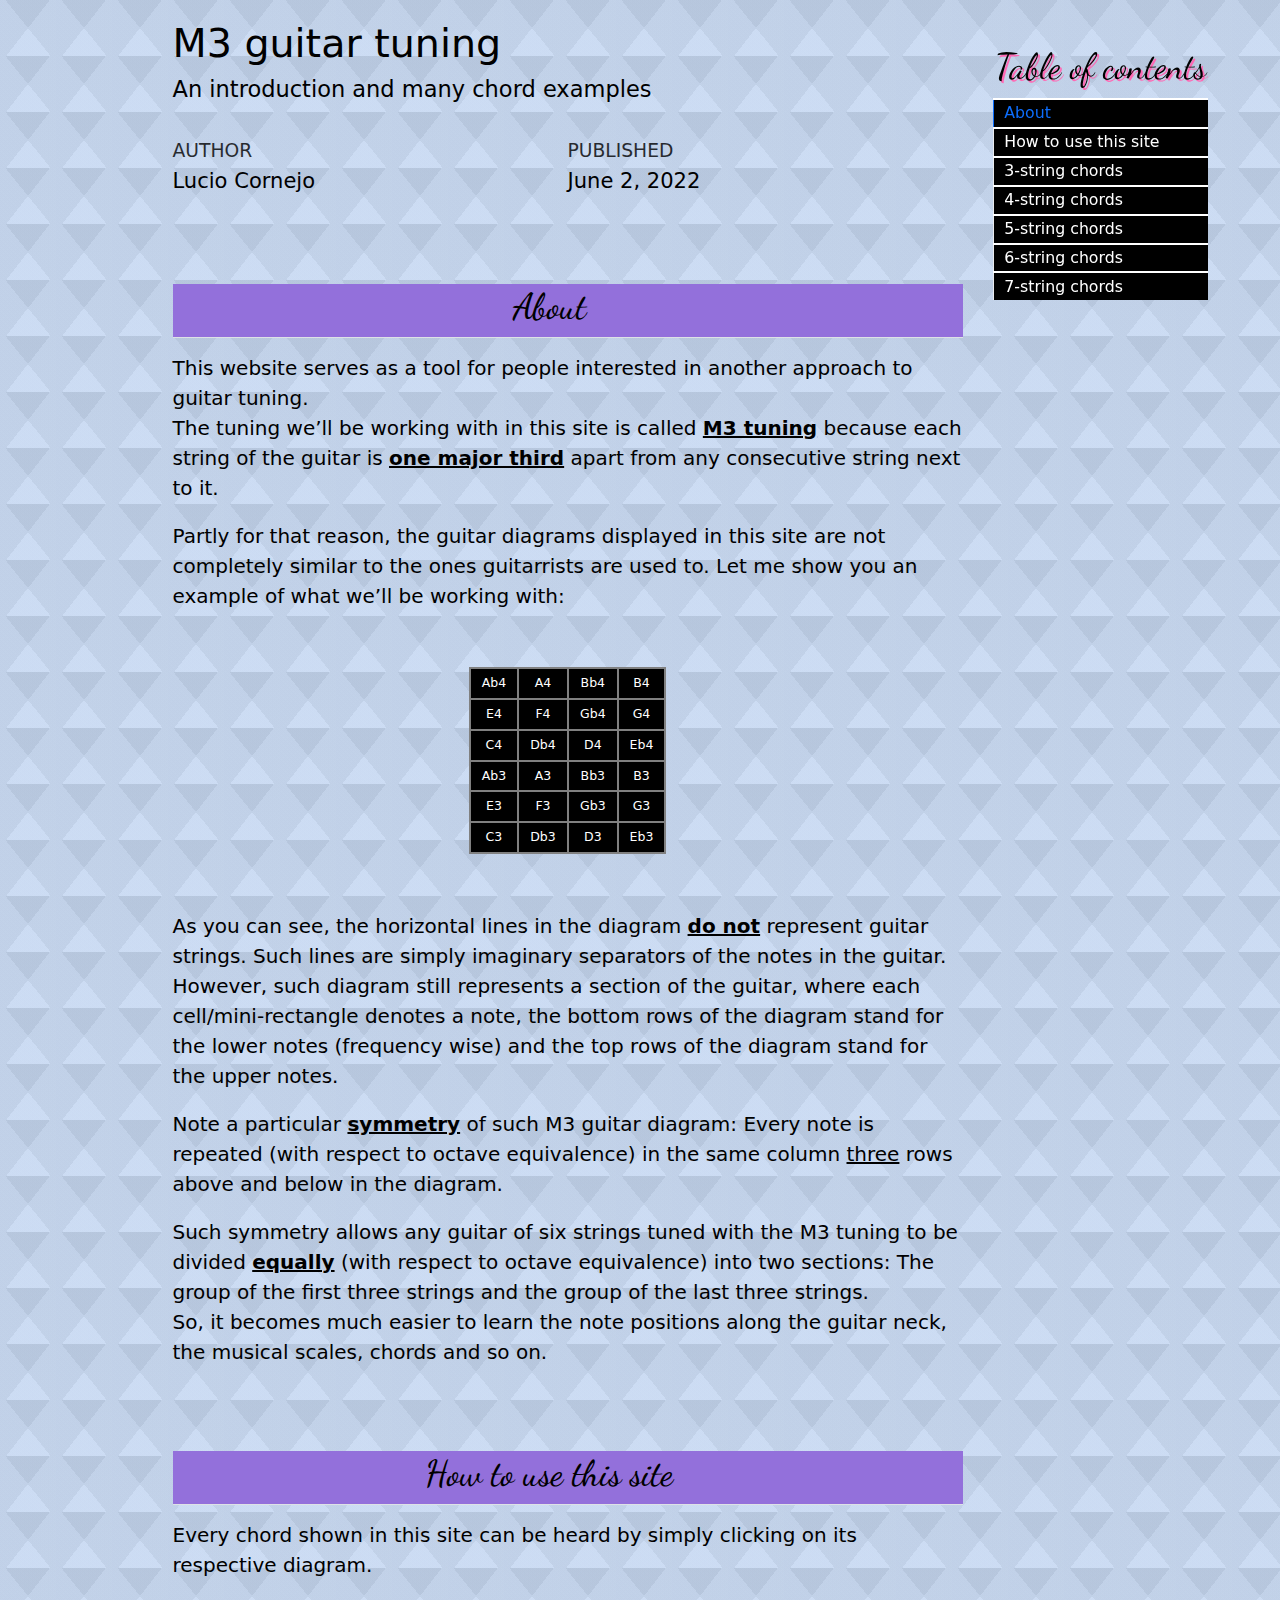
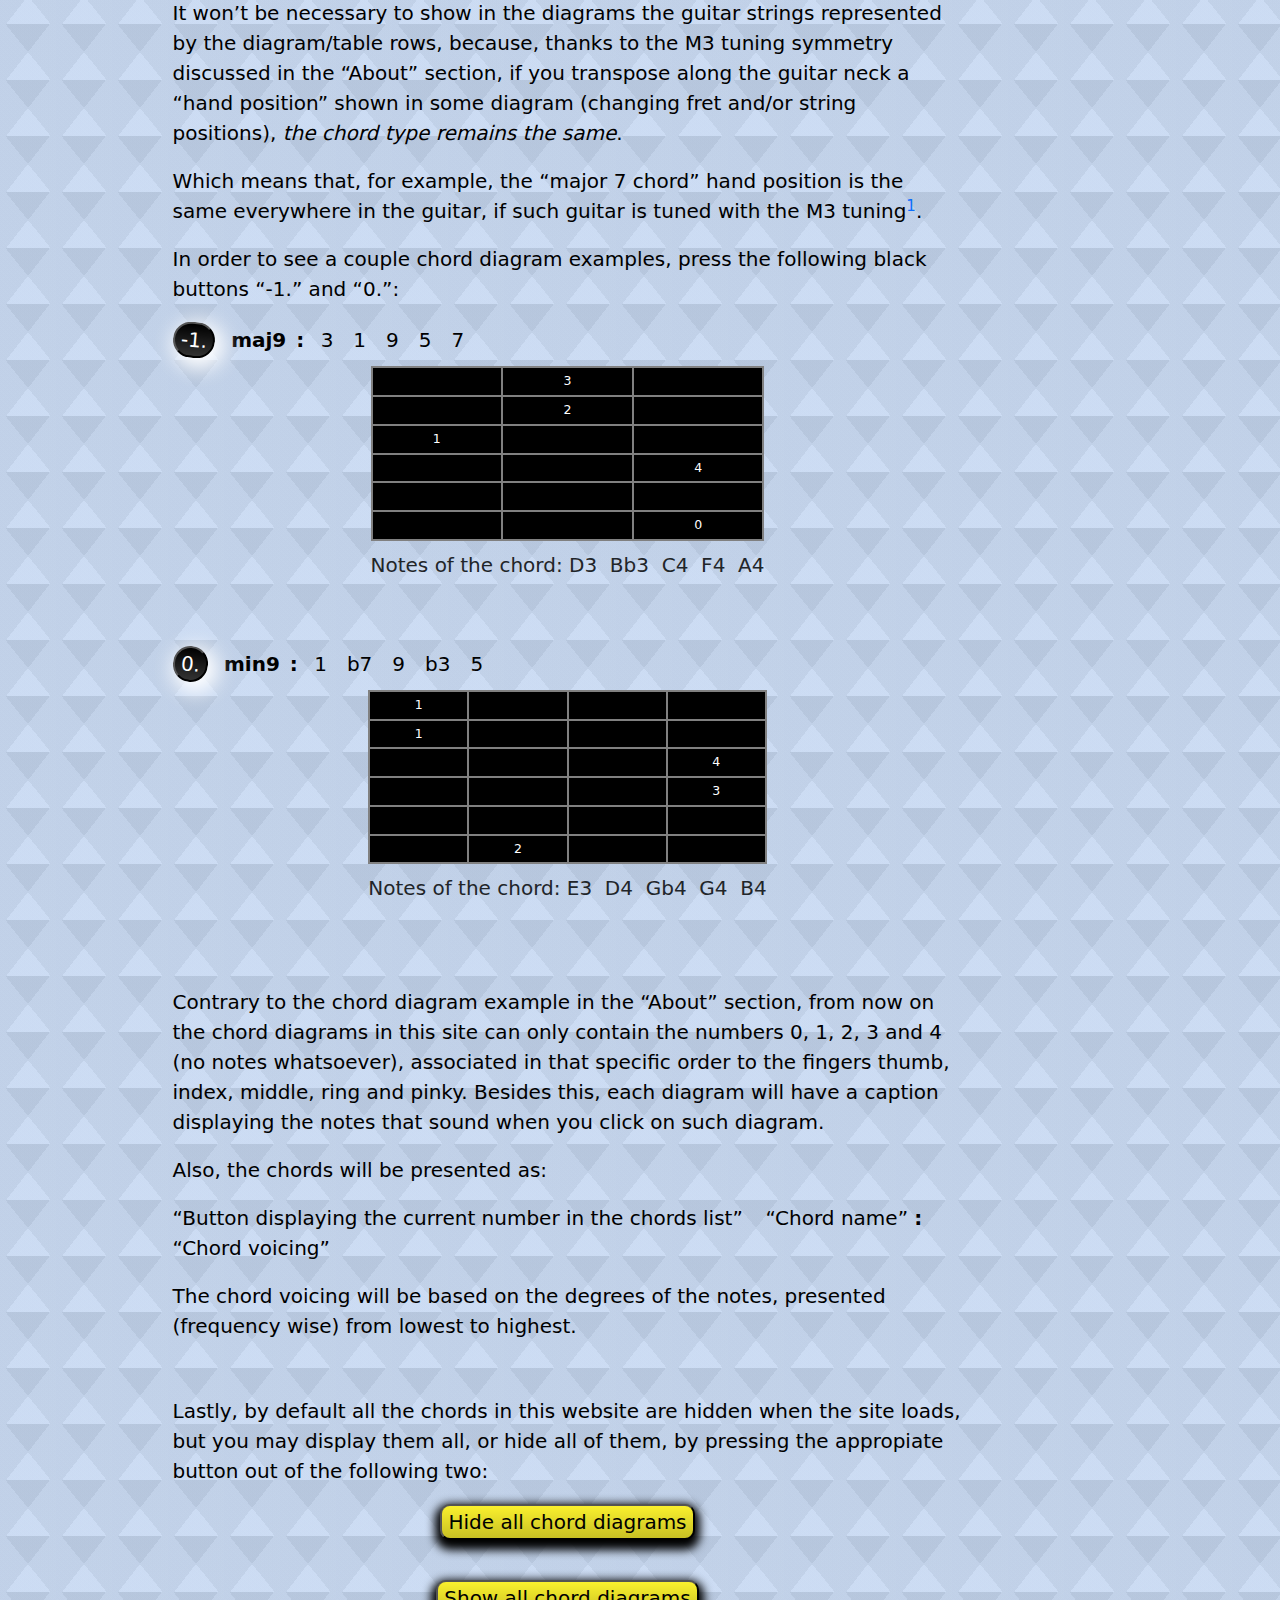
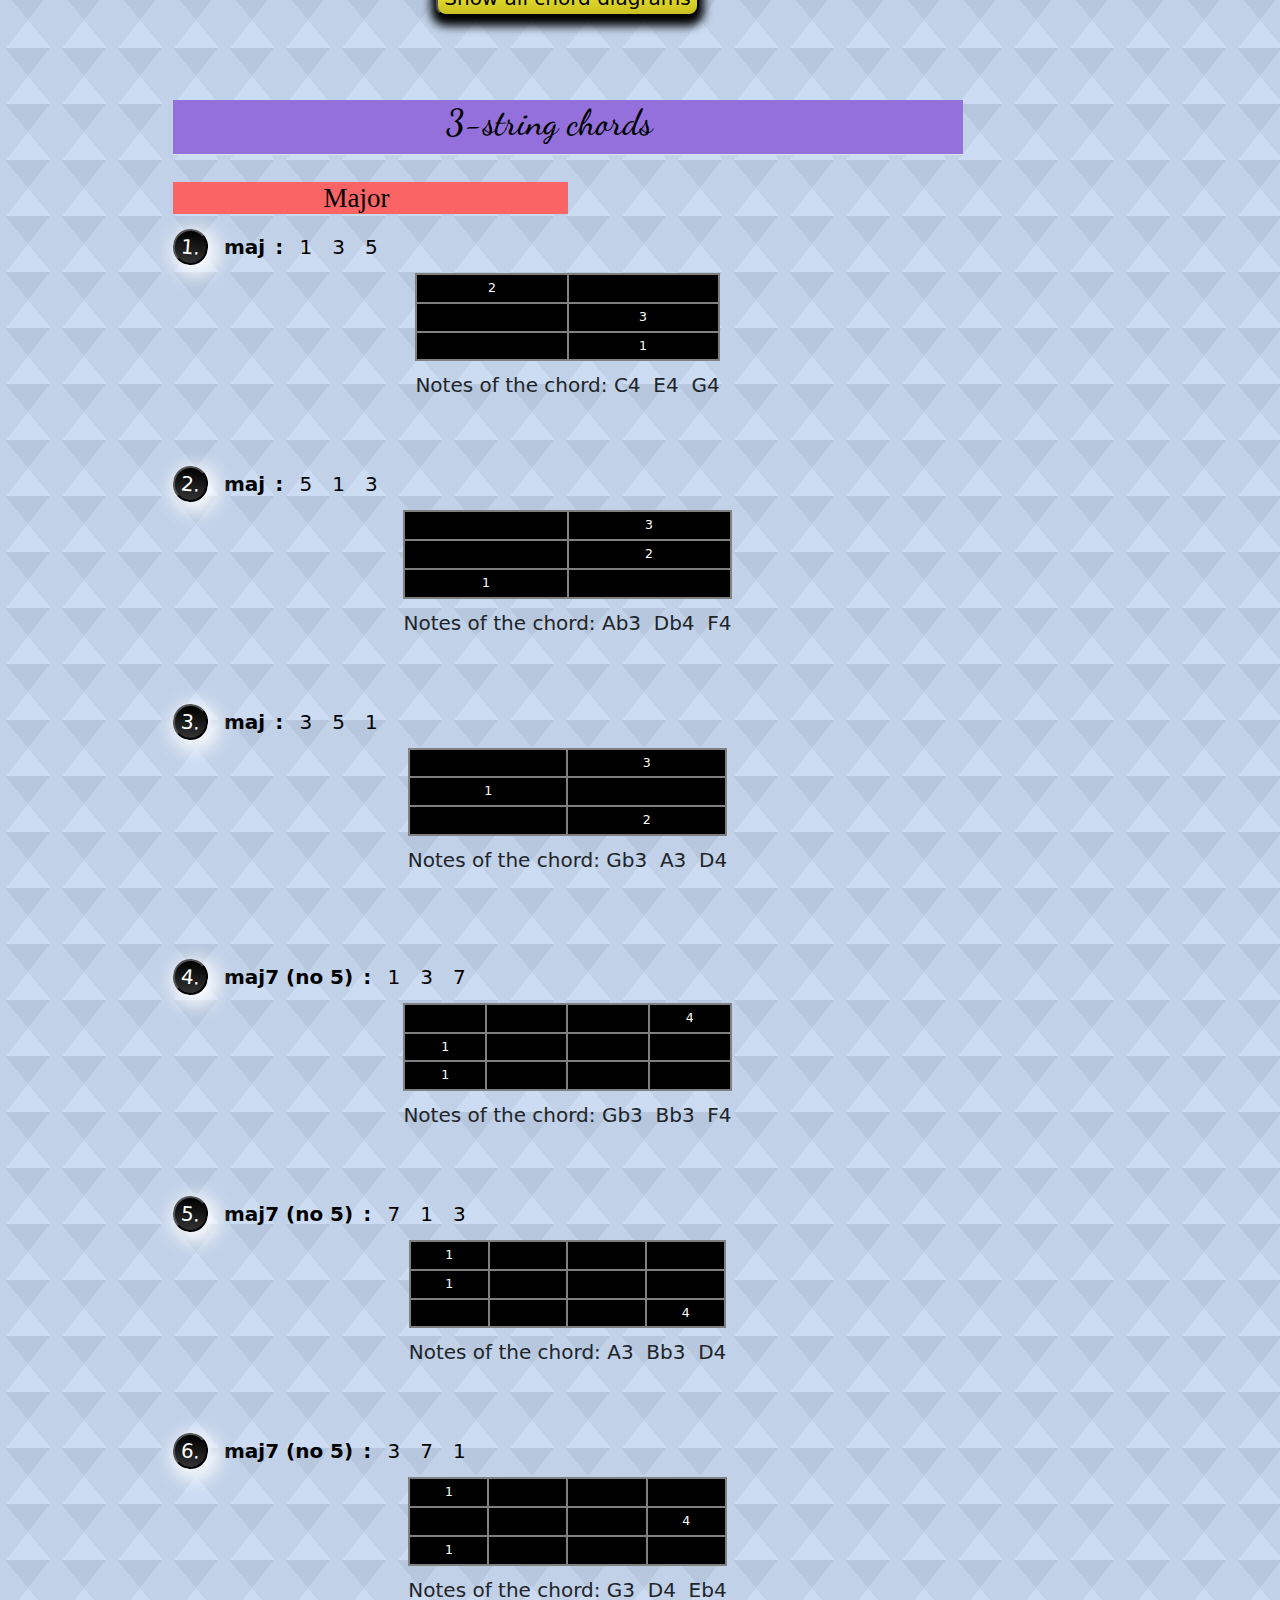
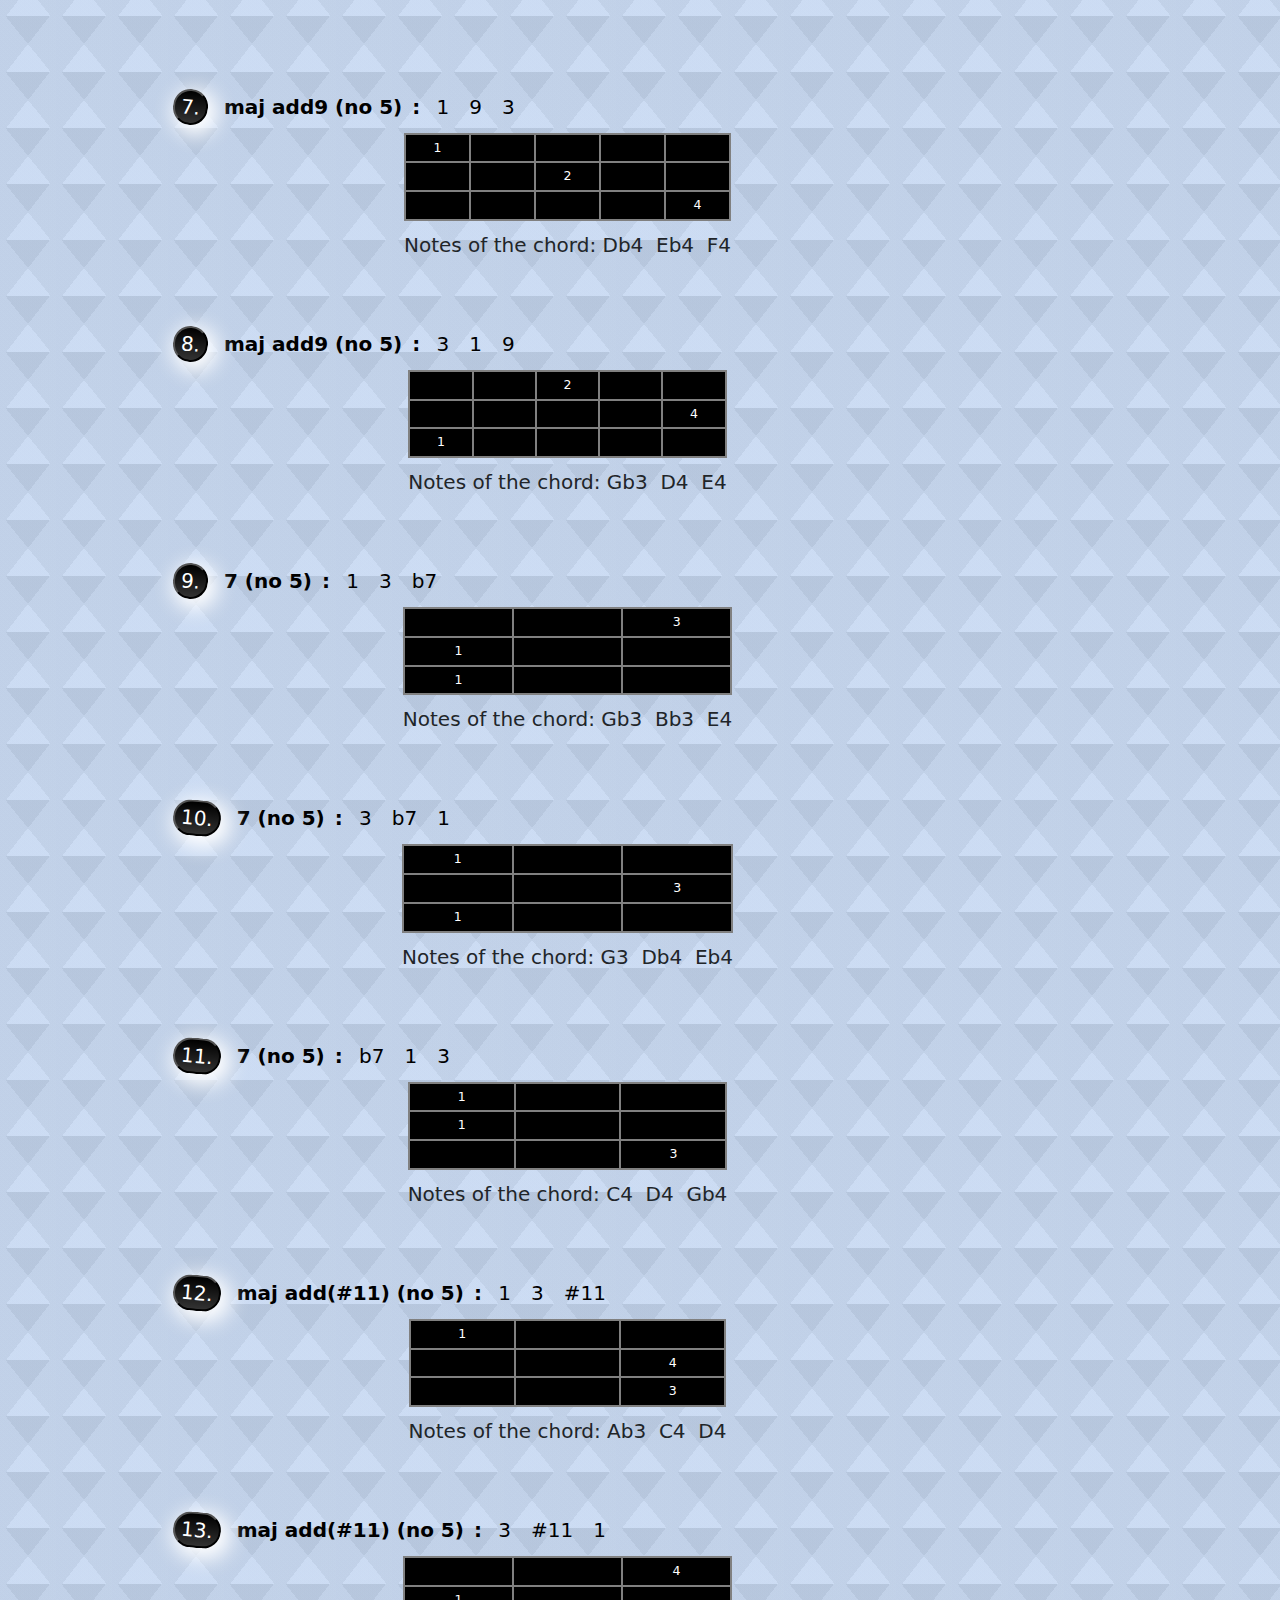
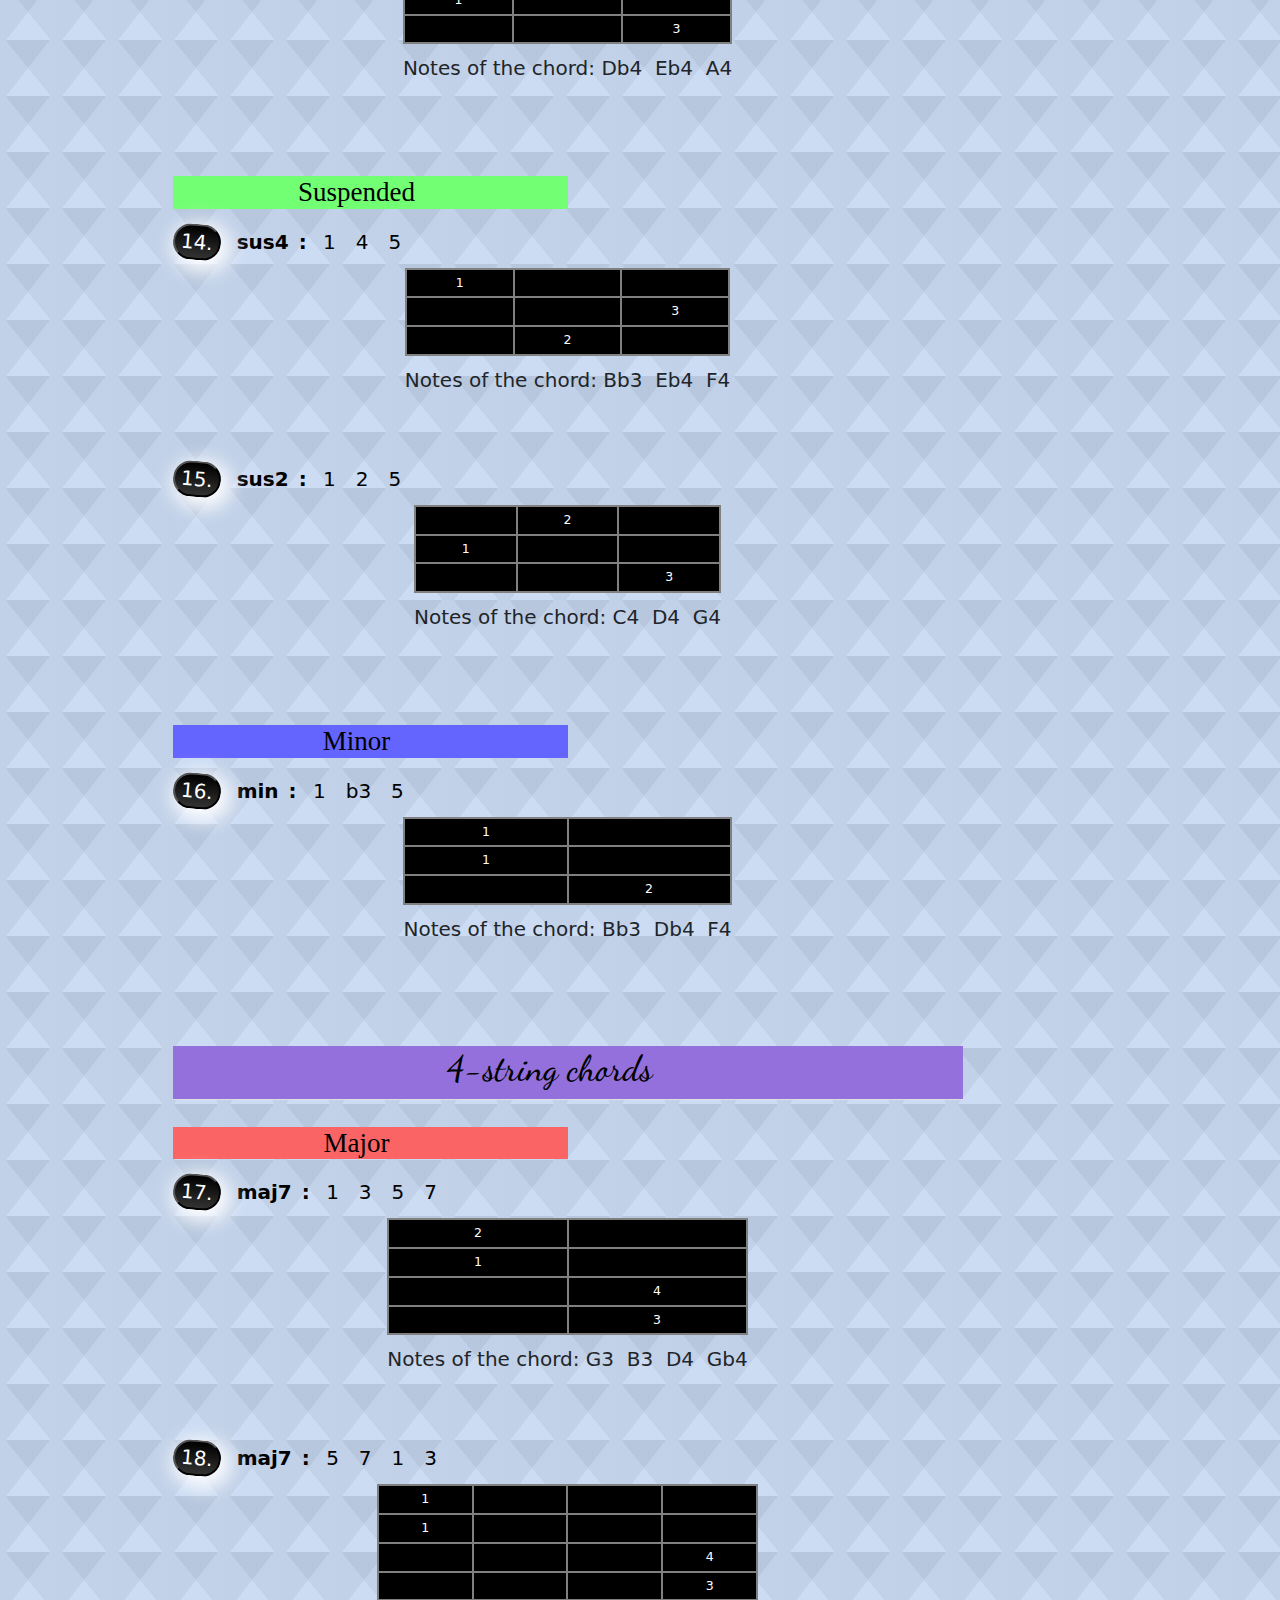
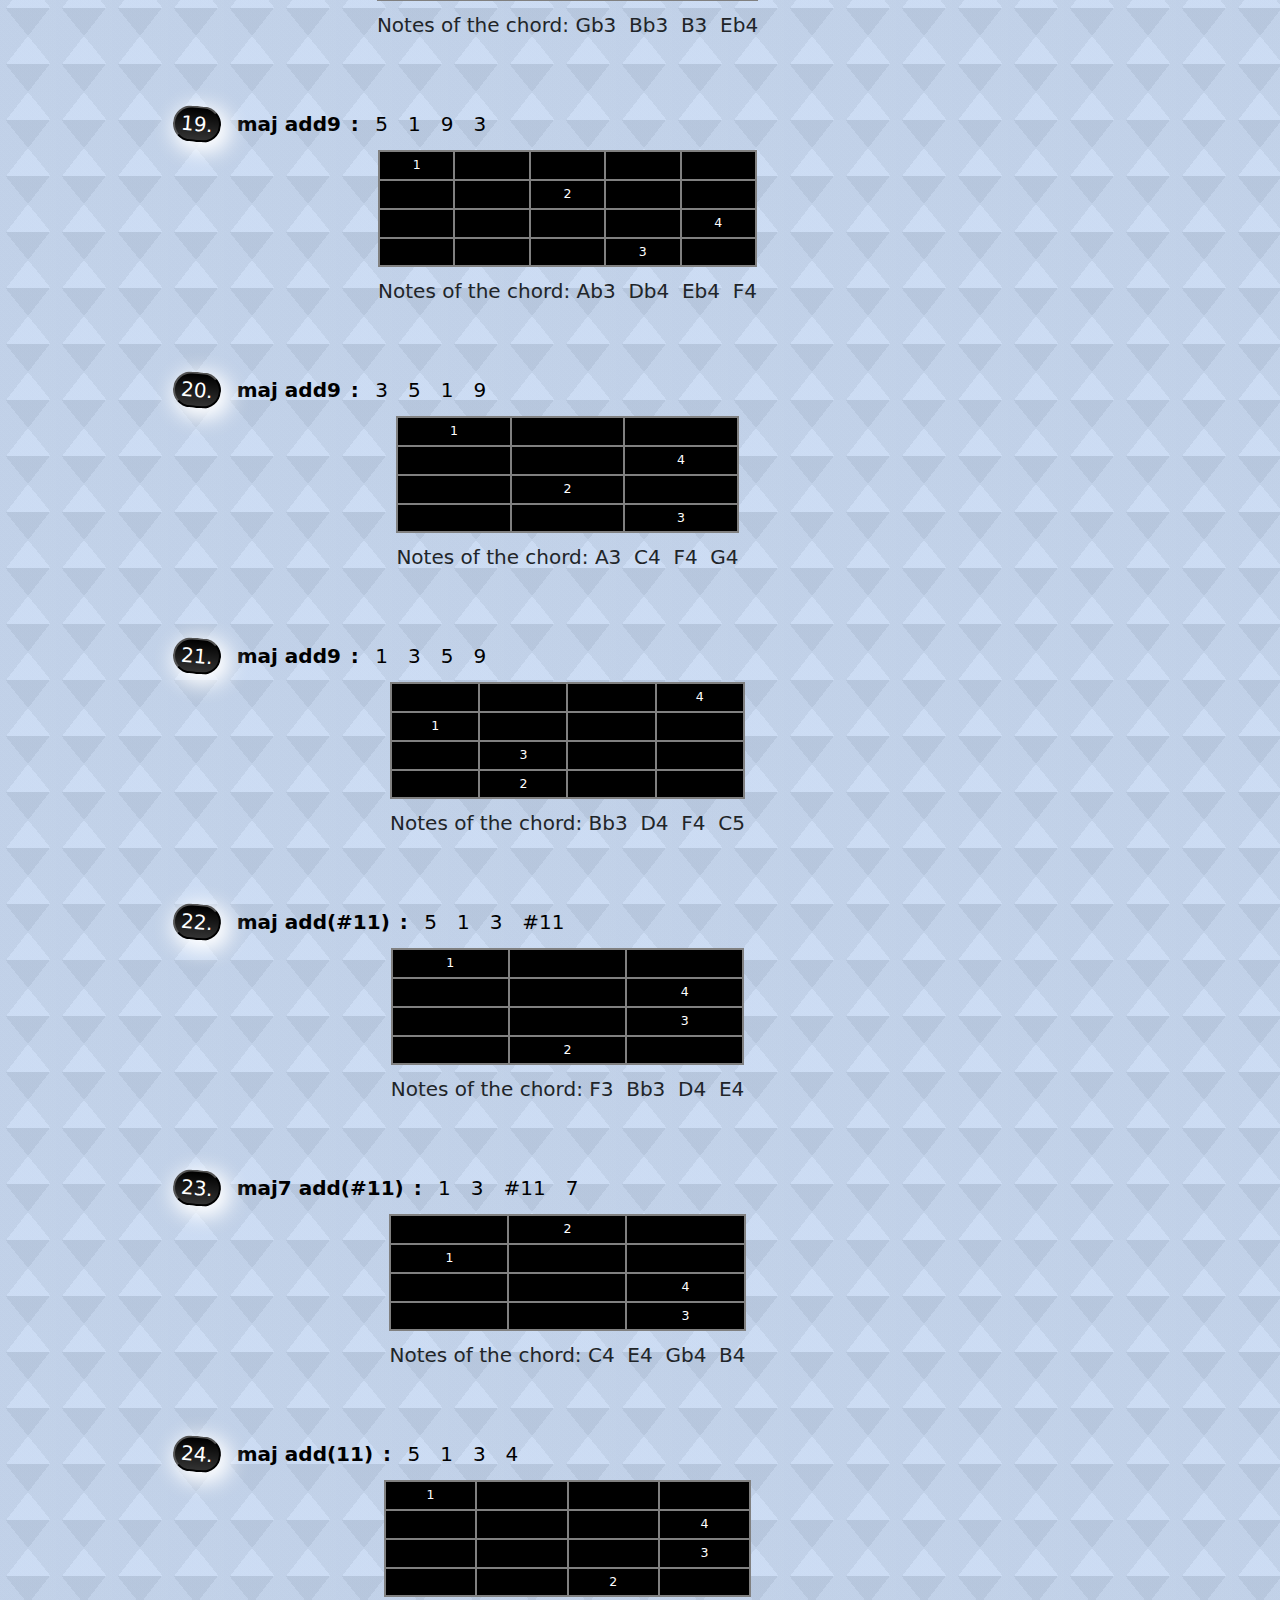
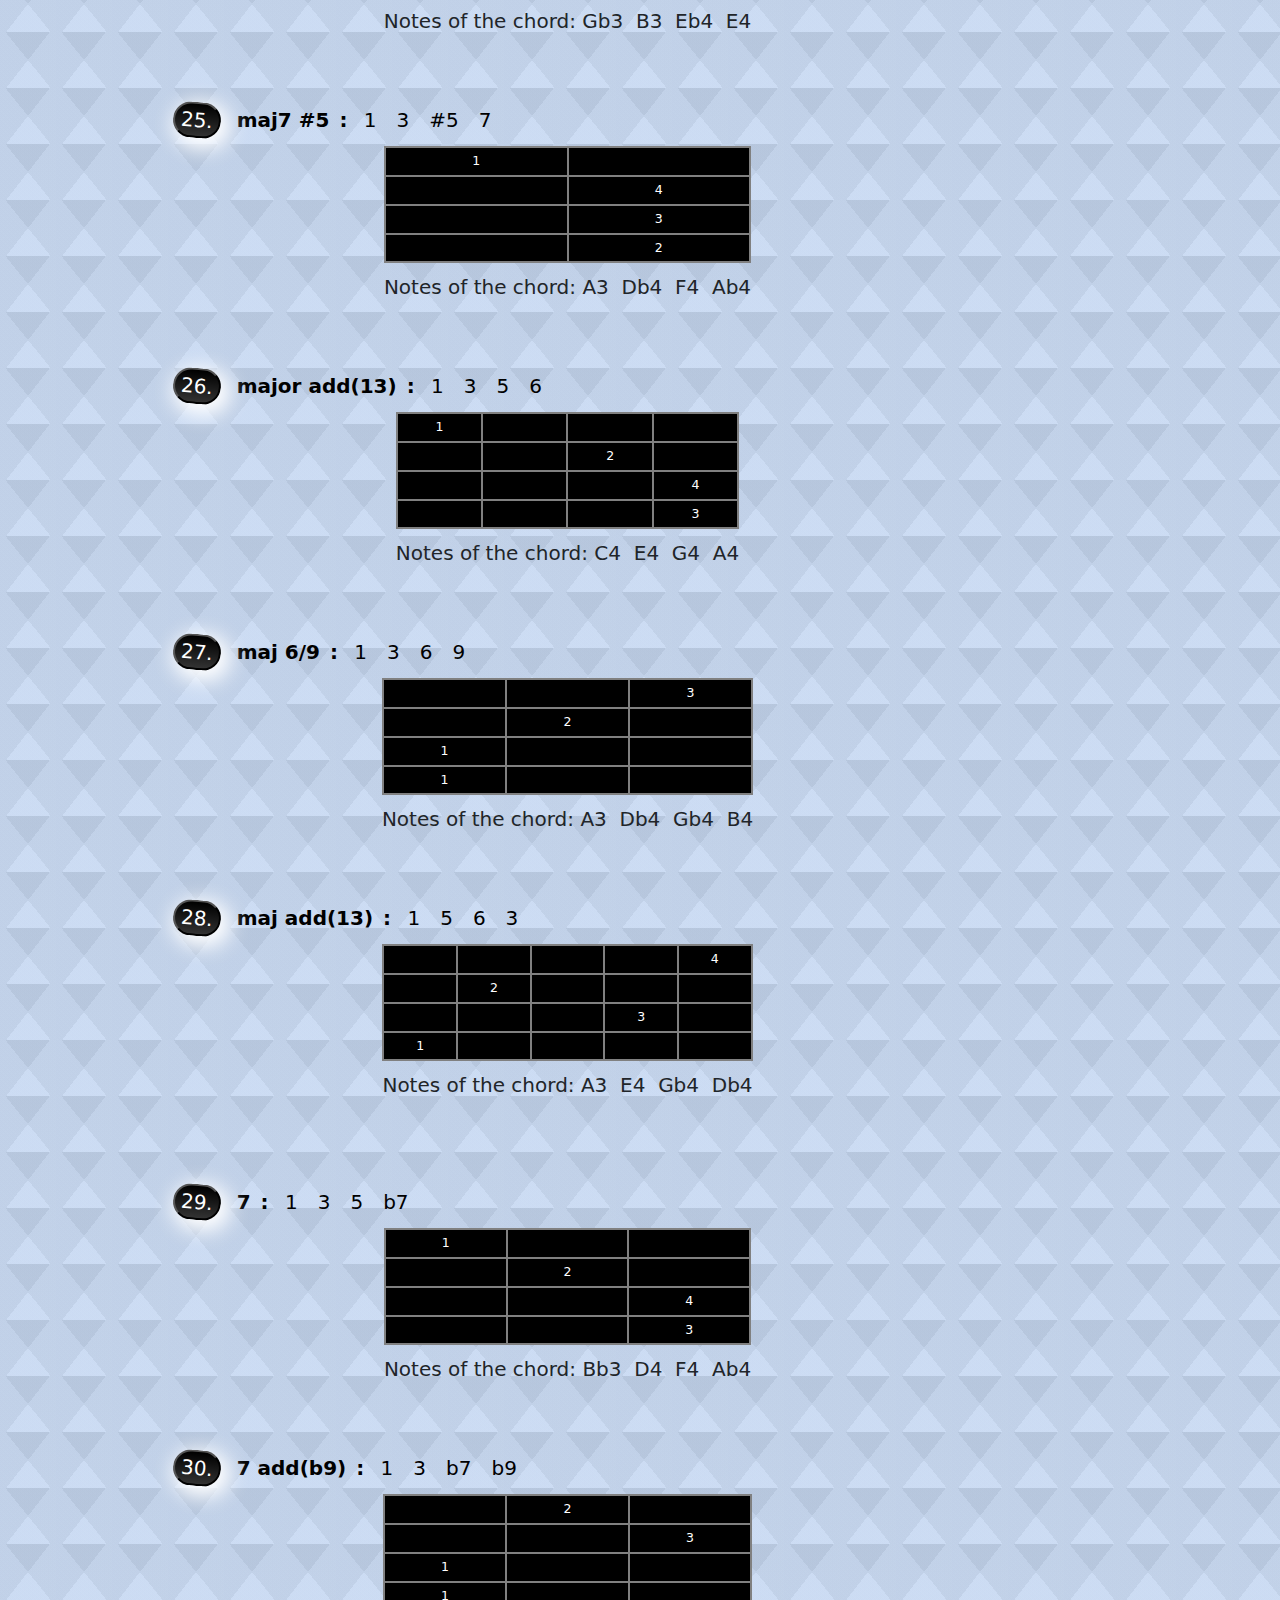
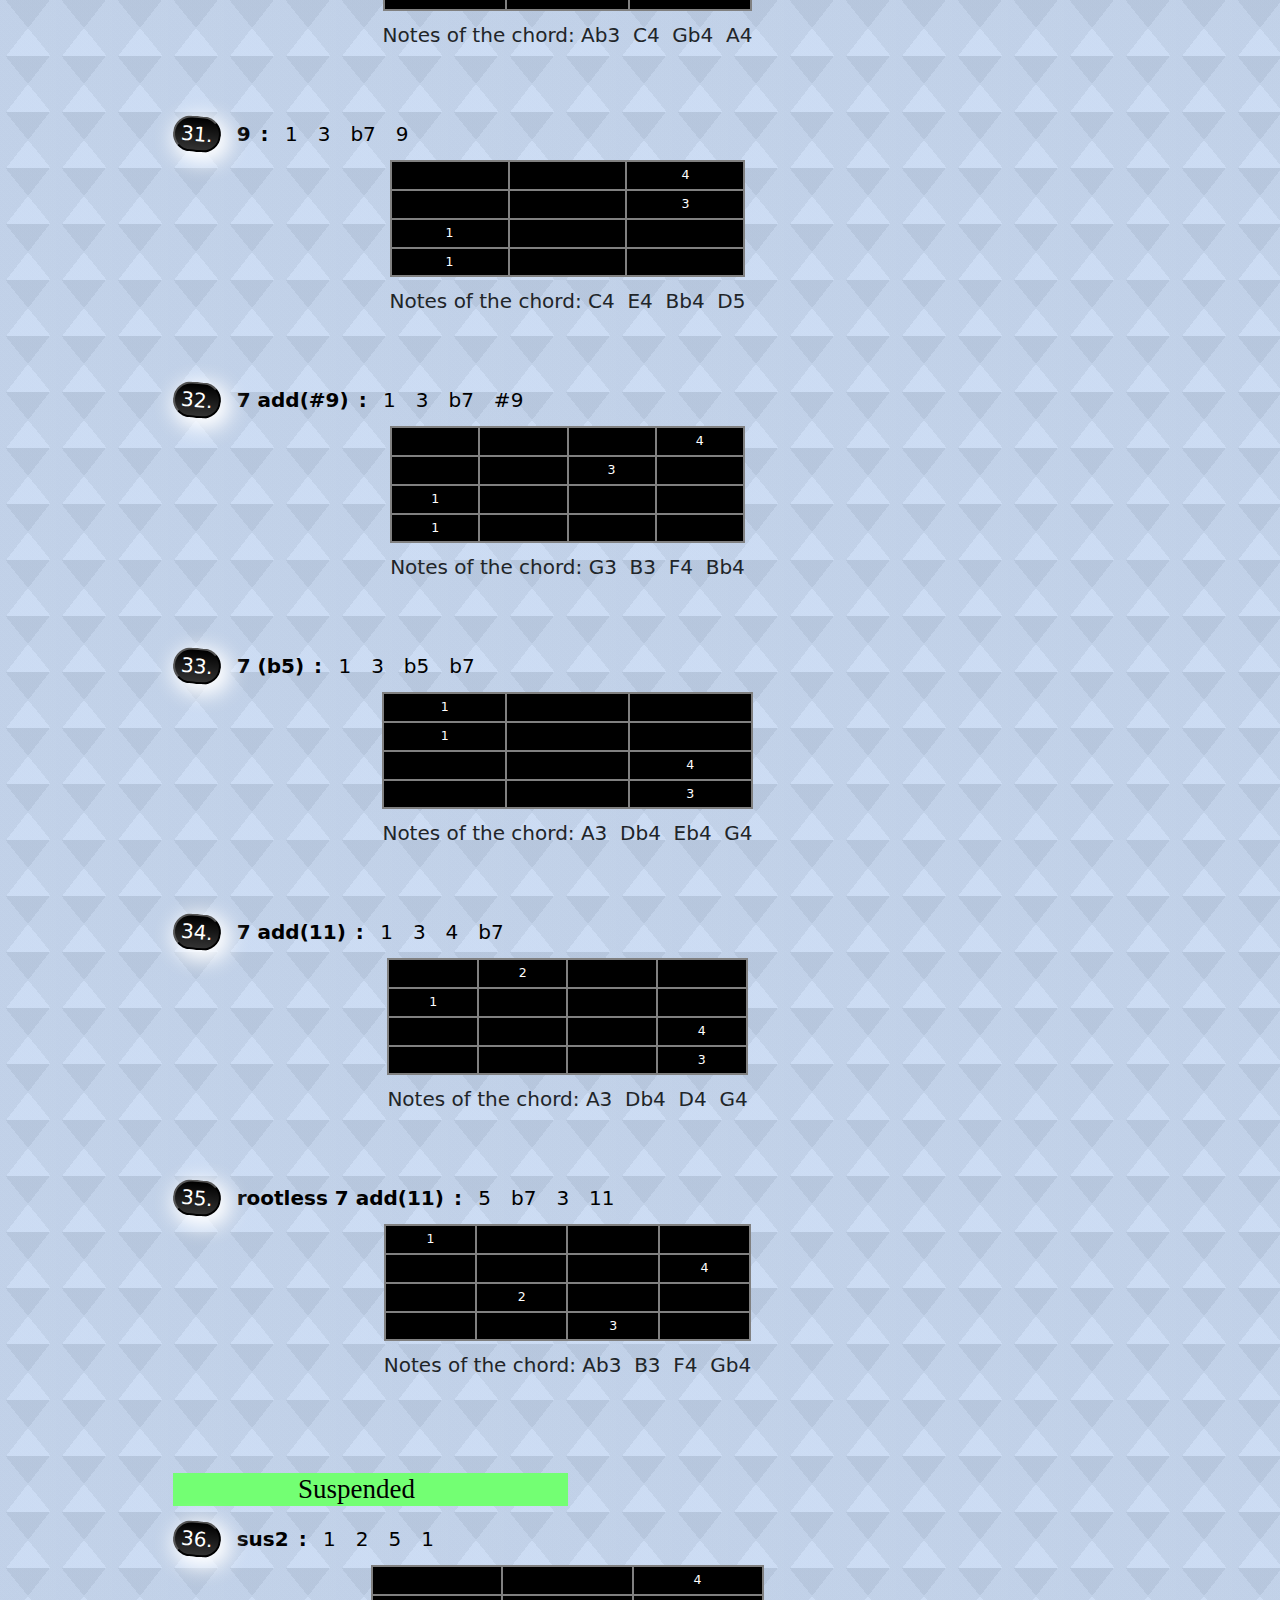
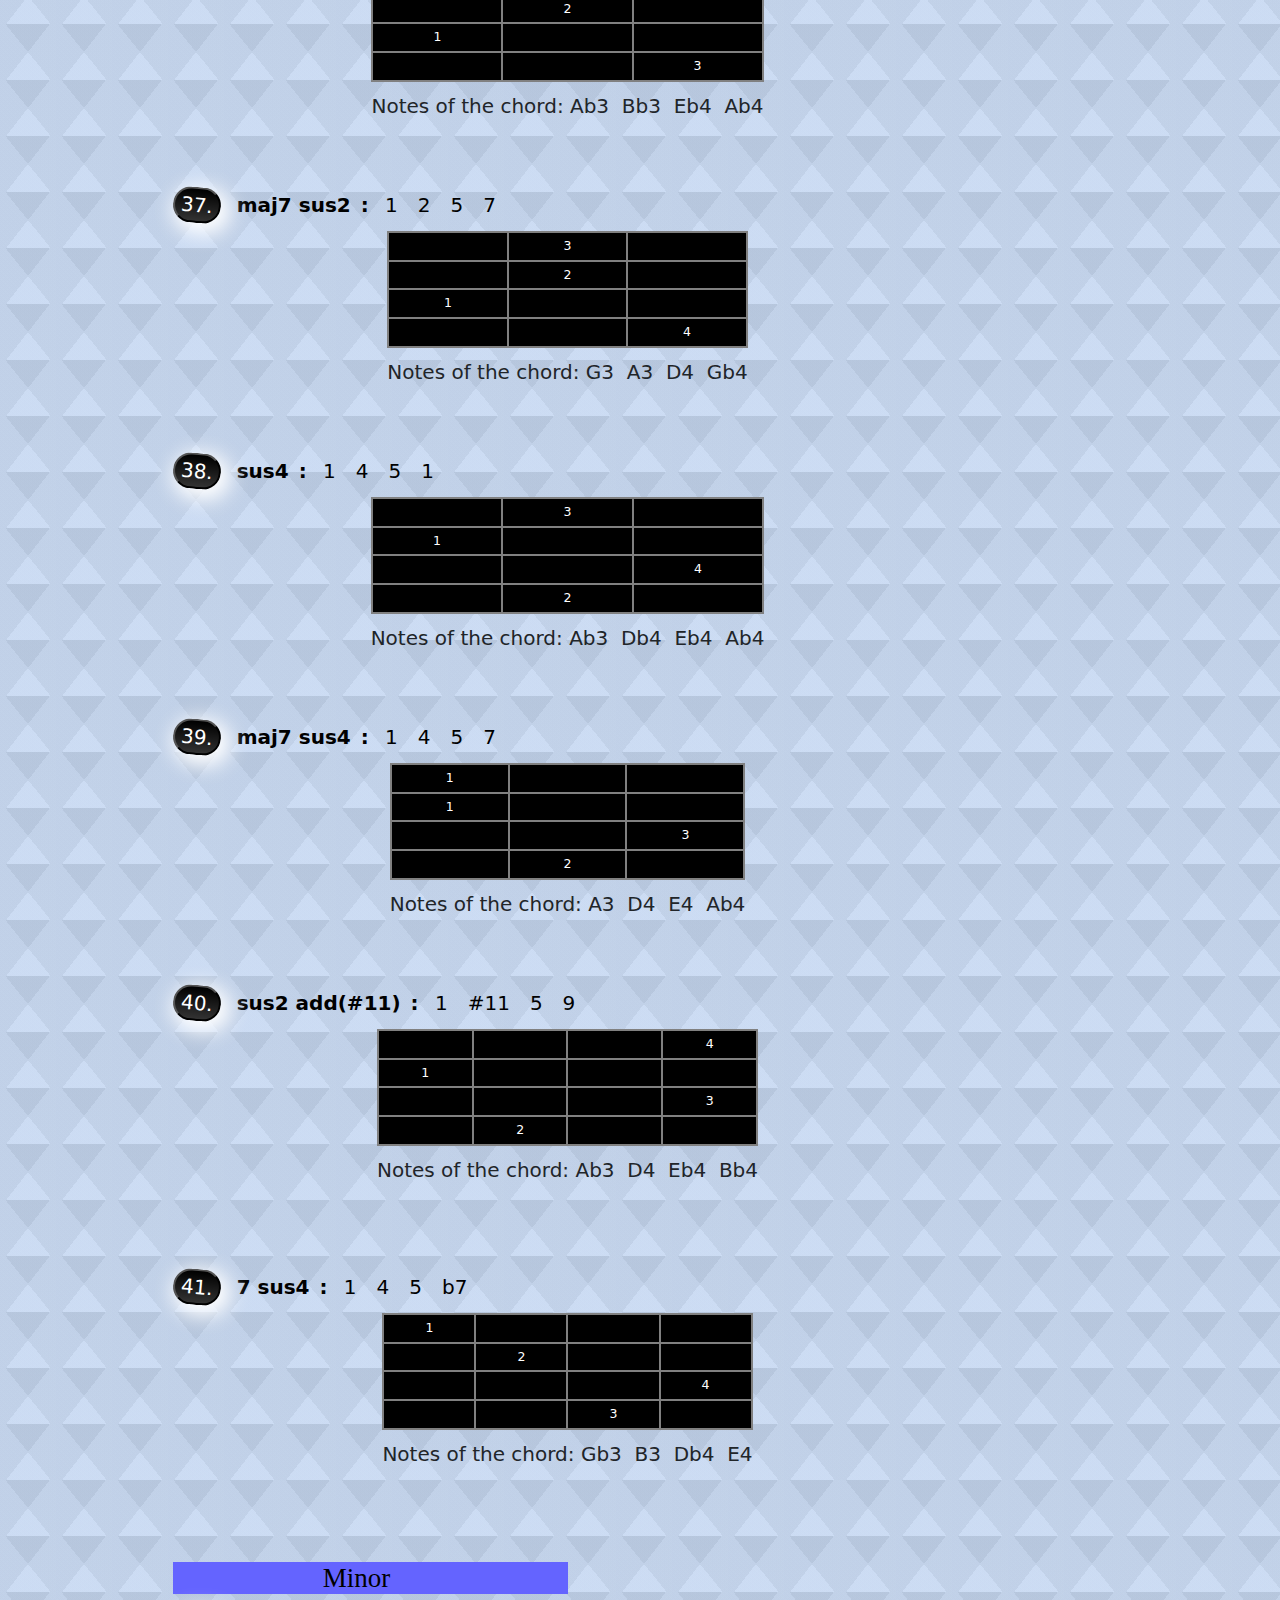
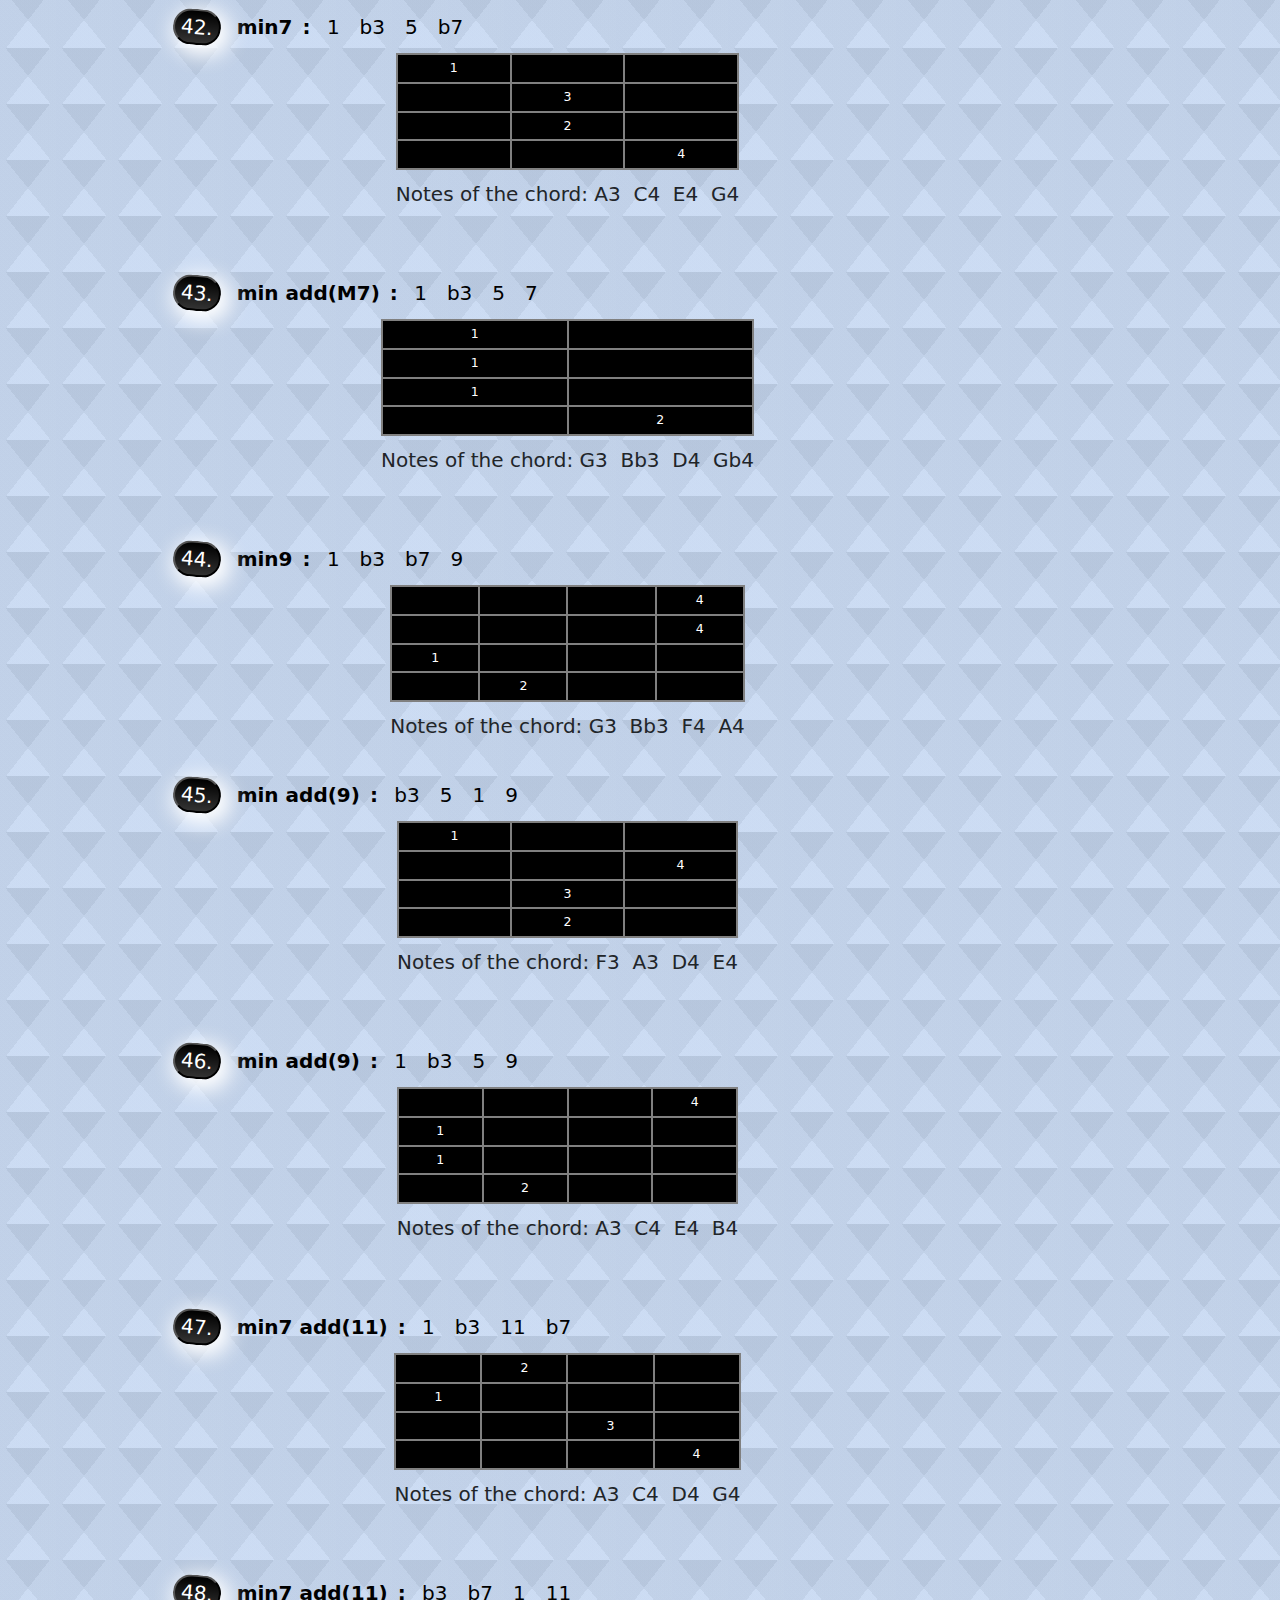
==== commit 1c8b99b4: "define musical_notes in better environment" ====
--- a/index.html
+++ b/index.html
@@ -4533,6 +4533,8 @@
       // Get buttons of each chord
       const chordButtons = 
         [...document.querySelectorAll("input.esconde-item")];
+      // Select all audio elements defined
+      musical_notes = document.getElementsByClassName("notes");
 
       // Make each button selected toggle its chord's visibility
       chordButtons.forEach(element => {
@@ -4559,7 +4561,6 @@
         element.addEventListener(
           "click",
           function () {
-            musical_notes = document.getElementsByClassName("notes");
             identifier = this.id;
             number_strings = identifier.length;
             
